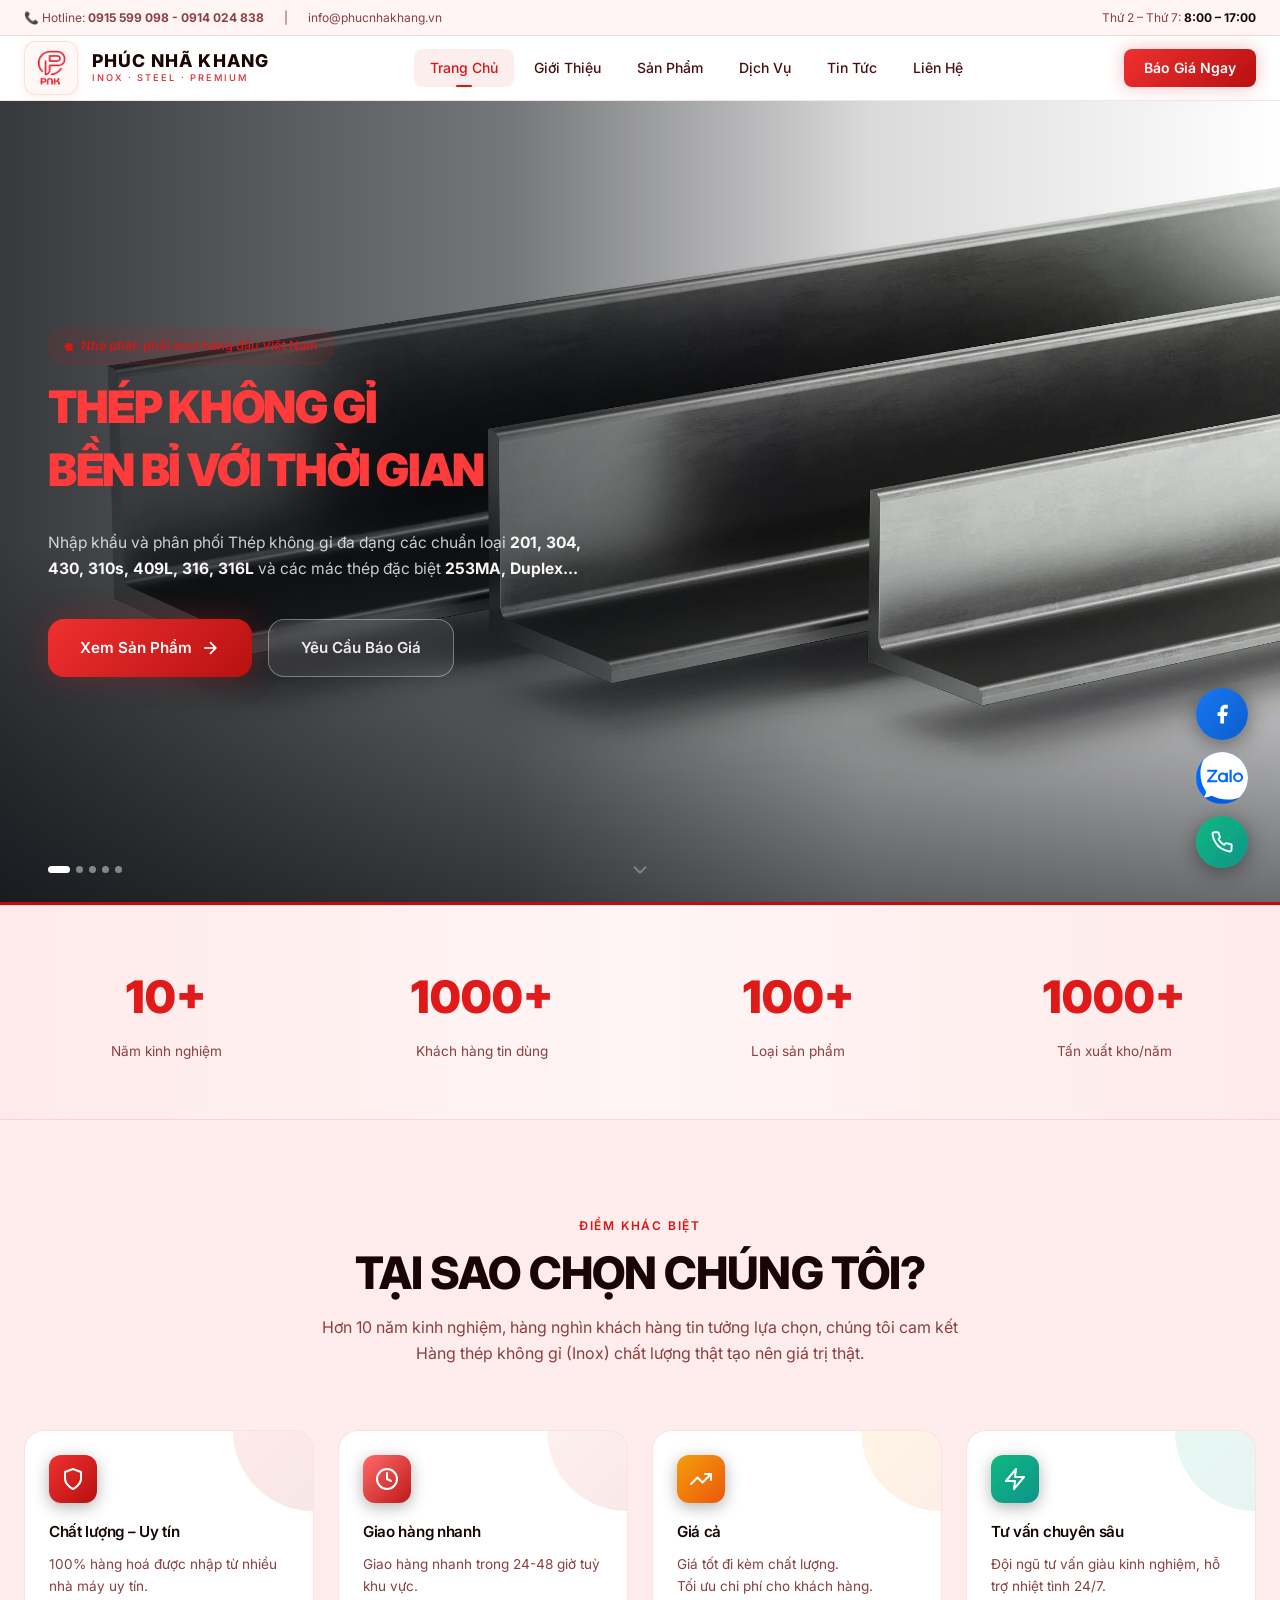
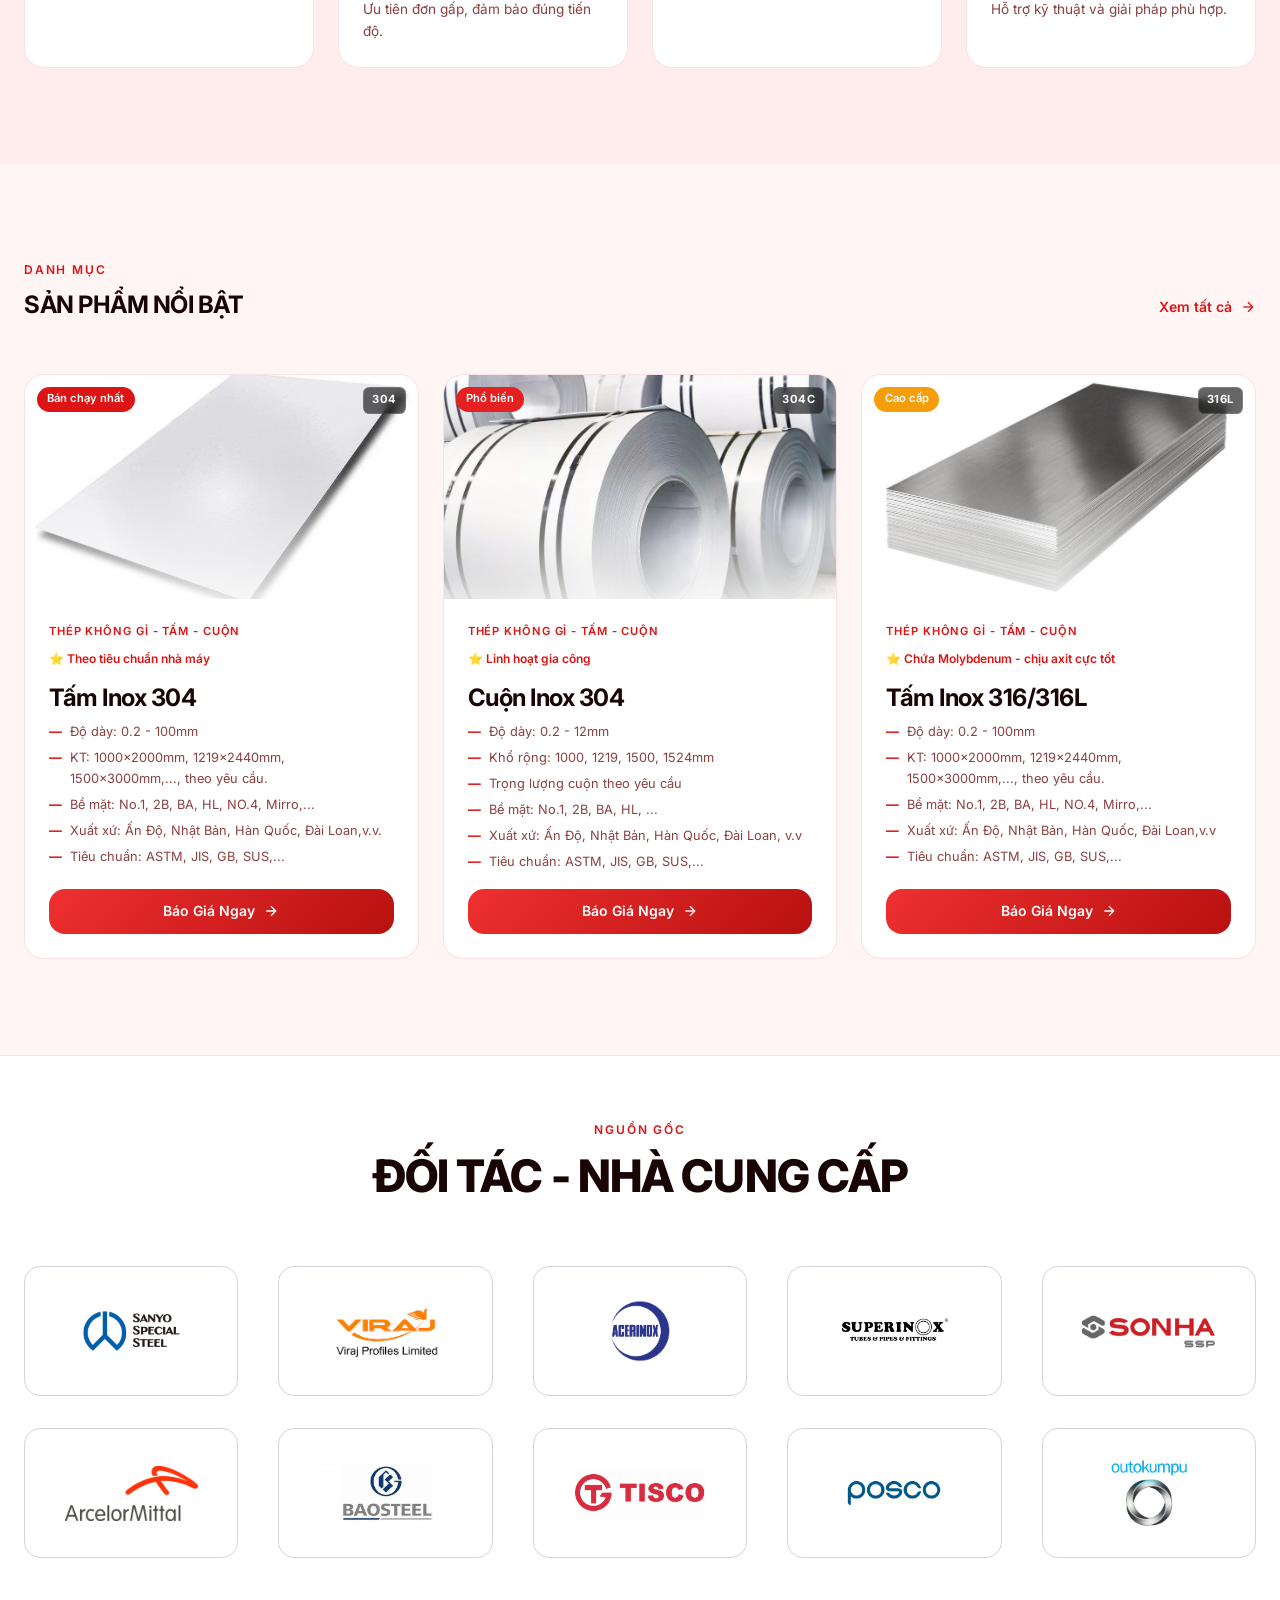
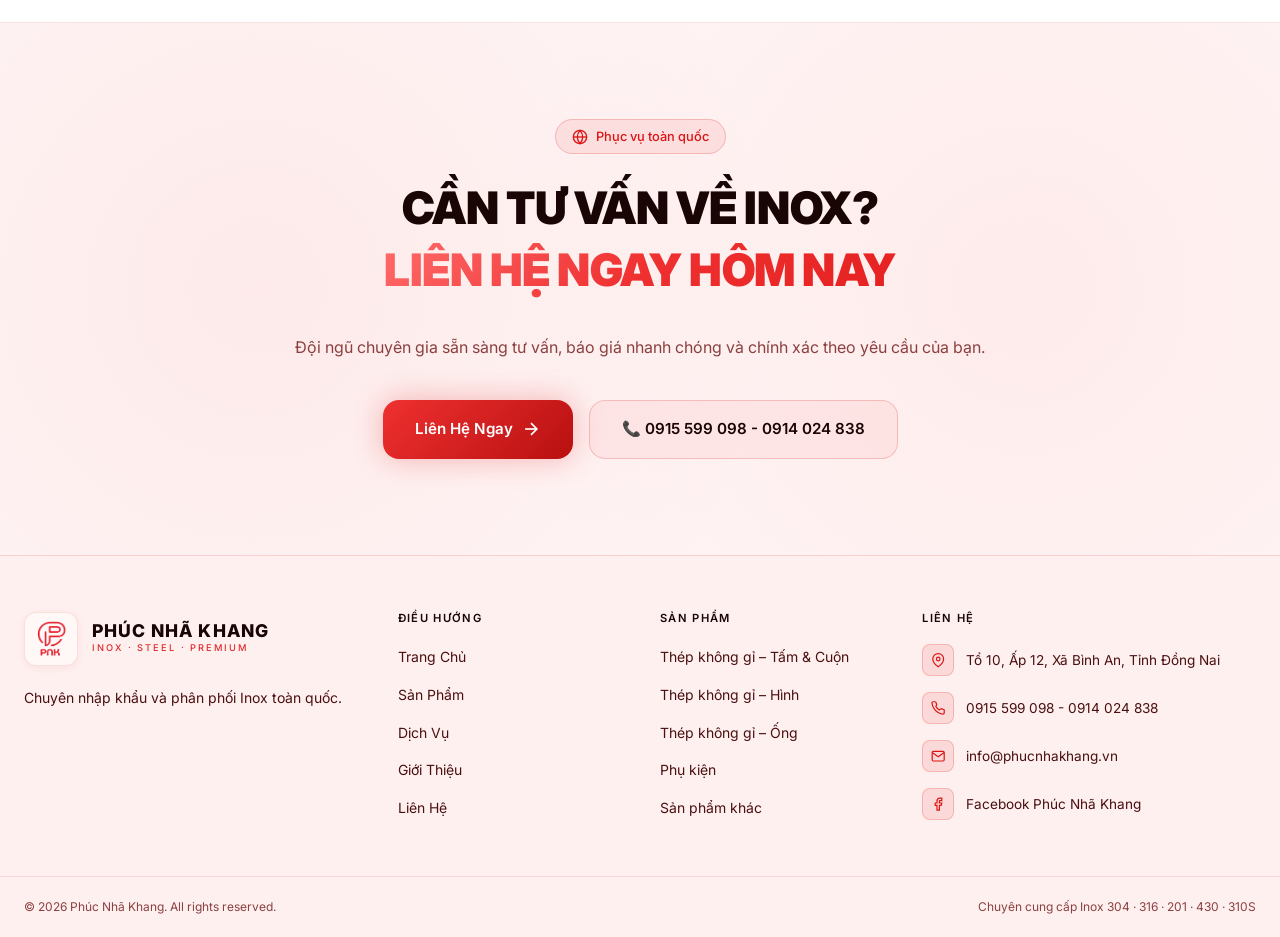
==== index.html @ 75f5623b "feat: add new article on the inox market trends in Vietnam for 2026 and update navigation links" ====
<!doctype html>
<html lang="vi" prefix="og: https://ogp.me/ns#">
  <head>
    <meta charset="UTF-8" />
    <meta name="viewport" content="width=device-width, initial-scale=1.0" />

    <!-- ── Primary SEO ─────────────────────────────────────── -->
    <title>Inox 304, 316, 201 Nhập Khẩu Chính Hãng | Phúc Nhã Khang</title>
    <meta
      name="description"
      content="Phúc Nhã Khang – nhà phân phối inox nhập khẩu hàng đầu Việt Nam. Tấm & cuộn inox 304, 316L, 201, 430, 310S. Giá tốt nhất, giao hàng toàn quốc 24–48h, đầy đủ CO/CQ."
    />
    <meta
      name="keywords"
      content="inox 304, tấm inox, cuộn inox, inox nhập khẩu, inox 316, inox 201, inox 430, inox 310S, phân phối inox, Phúc Nhã Khang, inox tphcm"
    />
    <meta name="robots" content="index, follow" />
    <meta name="author" content="Phúc Nhã Khang" />
    <link rel="canonical" href="https://phucnhakhang.vn/" />

    <!-- ── Open Graph ──────────────────────────────────────── -->
    <meta property="og:type" content="website" />
    <meta property="og:locale" content="vi_VN" />
    <meta property="og:url" content="https://phucnhakhang.vn/" />
    <meta property="og:site_name" content="Phúc Nhã Khang" />
    <meta
      property="og:title"
      content="Inox 304, 316, 201 Nhập Khẩu Chính Hãng | Phúc Nhã Khang"
    />
    <meta
      property="og:description"
      content="Chuyên nhập khẩu và phân phổi Inox toàn quốc – 10+ năm kinh nghiệm, 5.000+ khách hàng tin dùng. Giá tốt nhất, giao toàn quốc."
    />
    <meta
      property="og:image"
      content="https://phucnhakhang.vn/img/og-home.jpg"
    />
    <meta property="og:image:width" content="1200" />
    <meta property="og:image:height" content="630" />
    <meta
      property="og:image:alt"
      content="Phúc Nhã Khang – Phân phối Inox Nhập Khẩu"
    />

    <!-- ── Twitter Card ────────────────────────────────────── -->
    <meta name="twitter:card" content="summary_large_image" />
    <meta
      name="twitter:title"
      content="Inox 304, 316, 201 Nhập Khẩu Chính Hãng | Phúc Nhã Khang"
    />
    <meta
      name="twitter:description"
      content="Nhà phân phối inox nhập khẩu hàng đầu Việt Nam – 10+ năm kinh nghiệm."
    />
    <meta
      name="twitter:image"
      content="https://phucnhakhang.vn/img/og-home.jpg"
    />

    <!-- ── Structured Data (JSON-LD) ──────────────────────── -->
    <script type="application/ld+json">
      {
        "@context": "https://schema.org",
        "@type": "LocalBusiness",
        "@id": "https://phucnhakhang.vn/#organization",
        "name": "Công ty TNHH Phúc Nhã Khang",
        "alternateName": "Phúc Nhã Khang Inox",
        "url": "https://phucnhakhang.vn",
        "logo": "https://phucnhakhang.vn/assets/img/logo.png",
        "description": "Nhà nhập khẩu và phân phối inox chất lượng cao tại Việt Nam. Chuyên cung cấp tấm, cuộn inox các mác 304, 316L, 201, 430, 310S",
        "foundingDate": "2010",
        "telephone": "+84915599098",
        "email": "info@phucnhakhang.vn",
        "address": {
          "@type": "PostalAddress",
          "streetAddress": "Tổ 10, Ấp 12, Xã Bình An",
          "addressLocality": "",
          "addressRegion": "Tỉnh Đồng Nai",
          "addressCountry": "VN"
        },
        "geo": {
          "@type": "GeoCoordinates",
          "latitude": 10.7868,
          "longitude": 106.6643
        },
        "openingHoursSpecification": [
          {
            "@type": "OpeningHoursSpecification",
            "dayOfWeek": [
              "Monday",
              "Tuesday",
              "Wednesday",
              "Thursday",
              "Friday",
              "Saturday"
            ],
            "opens": "08:00",
            "closes": "17:00"
          }
        ],
        "sameAs": [
          "https://facebook.com/phucnhakhang",
          "https://youtube.com/@phucnhakhang"
        ],
        "hasOfferCatalog": {
          "@type": "OfferCatalog",
          "name": "Danh mục sản phẩm Inox",
          "itemListElement": [
            {
              "@type": "Offer",
              "itemOffered": { "@type": "Product", "name": "Tấm Inox 304" }
            },
            {
              "@type": "Offer",
              "itemOffered": { "@type": "Product", "name": "Tấm Inox 316L" }
            },
            {
              "@type": "Offer",
              "itemOffered": { "@type": "Product", "name": "Cuộn Inox 304" }
            }
          ]
        }
      }
    </script>

    <!-- ── Favicon & Preconnect ────────────────────────────── -->
    <!-- <link
      rel="icon"
      type="image/svg+xml"
      href="data:image/svg+xml,<svg xmlns='http://www.w3.org/2000/svg' viewBox='0 0 32 32'><rect width='32' height='32' rx='6' fill='%23c2611a'/><text x='50%' y='68%' font-size='18' text-anchor='middle' fill='white' font-family='sans-serif' font-weight='bold'>K</text></svg>"
    /> -->
    <link
      rel="icon"
      type="image/png"
      sizes="46x46"
      href="/assets/img/logo.png"
    />
    <link rel="preconnect" href="https://fonts.googleapis.com" />
    <link rel="preconnect" href="https://fonts.gstatic.com" crossorigin />
    <link
      rel="preload"
      as="style"
      href="https://fonts.googleapis.com/css2?family=Inter:wght@400;500;600;700;800;900&display=swap"
    />
    <link
      rel="stylesheet"
      href="https://fonts.googleapis.com/css2?family=Inter:wght@400;500;600;700;800;900&display=swap"
    />
    <link rel="stylesheet" href="/css/style.css" />
  </head>
  <body>
    <!-- ════════════════════════════════════════════════════════════
     TOP BAR
════════════════════════════════════════════════════════════ -->
    <div
      class="topbar"
      role="complementary"
      aria-label="Thông tin liên hệ nhanh"
    >
      <div class="container">
        <div class="topbar__inner">
          <div class="topbar__left">
            <a
              href="tel:0915599098"
              aria-label="Gọi hotline 0915 599 098 - 0914 024 838"
            >
              📞 Hotline: <strong>0915 599 098 - 0914 024 838</strong>
            </a>
            <span aria-hidden="true">|</span>
            <a href="mailto:info@phucnhakhang.vn" aria-label="Gửi email"
              >info@phucnhakhang.vn</a
            >
          </div>
          <div>
            Thứ 2 – Thứ 7:
            <strong style="color: var(--text-900)">8:00 – 17:00</strong>
          </div>
        </div>
      </div>
    </div>

    <!-- ════════════════════════════════════════════════════════════
     HEADER
════════════════════════════════════════════════════════════ -->
    <header class="site-header" role="banner">
      <div class="container">
        <div class="header__inner">
          <!-- Logo -->
          <a href="/" class="logo" aria-label="Phúc Nhã Khang – Trang chủ">
            <div class="logo__icon" aria-hidden="true">
              <img src="/assets/img/logo.png" alt="Logo Phúc Nhã Khang" />
            </div>
            <div>
              <div class="logo__name">PHÚC NHÃ KHANG</div>
              <div class="logo__tagline">Inox · Steel · Premium</div>
            </div>
          </a>

          <!-- Desktop nav -->
          <nav class="nav-desktop" aria-label="Điều hướng chính">
            <a href="/" class="active">Trang Chủ</a>
            <a href="/gioi-thieu">Giới Thiệu</a>
            <a href="/san-pham">Sản Phẩm</a>
            <a href="/dich-vu">Dịch Vụ</a>
            <a href="/tin-tuc">Tin Tức</a>
            <a href="/lien-he">Liên Hệ</a>
          </nav>

          <div style="display: flex; align-items: center; gap: 0.75rem">
            <a href="/lien-he" class="btn-nav">Báo Giá Ngay</a>
            <button
              class="hamburger"
              aria-label="Mở menu"
              aria-expanded="false"
              aria-controls="mobile-menu"
            >
              <span></span><span></span><span></span>
            </button>
          </div>
        </div>
      </div>

      <!-- Mobile nav -->
      <nav class="nav-mobile" id="mobile-menu" aria-label="Điều hướng mobile">
        <a href="/" class="active">Trang Chủ</a>
        <a href="/gioi-thieu">Giới Thiệu</a>
        <a href="/san-pham">Sản Phẩm</a>
        <a href="/dich-vu">Dịch Vụ</a>
        <a href="/tin-tuc">Tin Tức</a>
        <a href="/lien-he">Liên Hệ</a>
        <a href="/lien-he" class="btn-mobile">Báo Giá Ngay</a>
      </nav>
    </header>

    <!-- ════════════════════════════════════════════════════════════
     MAIN CONTENT
════════════════════════════════════════════════════════════ -->
    <main id="main-content">
      <!-- ── HERO ──────────────────────────────────────────────── -->
      <section class="hero" aria-label="Giới thiệu Phúc Nhã Khang">
        <!-- Full-screen slideshow background -->
        <div class="hero__slideshow" id="heroSlideshow">
          <div class="hero__slides">
            <div class="hero__slide active">
              <img
                src="/assets/img/slide/slide6.png"
                alt="Tấm cuộn inox nhập khẩu Phúc Nhã Khang"
                loading="eager"
              />
            </div>
            <div class="hero__slide">
              <img
                src="/assets/img/slide/slide7.png"
                alt="Inox 304 316 nhập khẩu chính hãng"
                loading="lazy"
              />
            </div>
            <div class="hero__slide">
              <img
                src="/assets/img/slide/slide8.png"
                alt="Kho inox Phúc Nhã Khang"
                loading="lazy"
              />
            </div>
            <div class="hero__slide">
              <img
                src="/assets/img/slide/slide4.png"
                alt="Inox tấm cuộn hình ống phân phối toàn quốc"
                loading="lazy"
              />
            </div>
            <div class="hero__slide">
              <img
                src="/assets/img/slide/slide9.png"
                alt="Phân phối inox toàn quốc"
                loading="lazy"
              />
            </div>
          </div>
        </div>

        <!-- Gradient overlay for text readability -->
        <div class="hero__overlay" aria-hidden="true"></div>

        <!-- Text content overlay -->
        <div class="hero__content-wrap">
          <div class="hero__content">
            <span class="badge fade-up" data-delay="0">
              <span class="badge__dot" aria-hidden="true"></span>
              Nhà phân phối inox hàng đầu Việt Nam
            </span>

            <h1 class="hero__title fade-up" data-delay="0.1">
              <span class="hero__title-top">THÉP KHÔNG GỈ</span>
              <span class="hero__title-top">BỀN BỈ VỚI THỜI GIAN</span>
            </h1>

            <p class="hero__subtitle fade-up" data-delay="0.25">
              Nhập khẩu và phân phối Thép không gỉ đa dạng các chuẩn loại
              <strong>201, 304, 430, 310s, 409L, 316, 316L</strong> và các mác
              thép đặc biệt <strong>253MA, Duplex...</strong>
            </p>

            <div class="hero__cta fade-up" data-delay="0.4">
              <a
                href="/san-pham"
                class="btn-primary"
                aria-label="Xem danh mục sản phẩm inox"
              >
                Xem Sản Phẩm
                <svg
                  aria-hidden="true"
                  width="20"
                  height="20"
                  fill="none"
                  stroke="currentColor"
                  stroke-width="2"
                  viewBox="0 0 24 24"
                >
                  <line x1="5" y1="12" x2="19" y2="12" />
                  <polyline points="12 5 19 12 12 19" />
                </svg>
              </a>
              <a
                href="/lien-he"
                class="btn-outline"
                aria-label="Gửi yêu cầu báo giá"
              >
                Yêu Cầu Báo Giá
              </a>
            </div>
          </div>
        </div>

        <!-- Slide controls -->
        <div class="hero__slide-footer" aria-label="Điều hướng slideshow">
          <div
            class="hero__slide-dots"
            role="tablist"
            aria-label="Chọn slide"
          >
            <button
              class="hero__dot active"
              data-idx="0"
              role="tab"
              aria-selected="true"
              aria-label="Slide 1"
            ></button>
            <button
              class="hero__dot"
              data-idx="1"
              role="tab"
              aria-selected="false"
              aria-label="Slide 2"
            ></button>
            <button
              class="hero__dot"
              data-idx="2"
              role="tab"
              aria-selected="false"
              aria-label="Slide 3"
            ></button>
            <button
              class="hero__dot"
              data-idx="3"
              role="tab"
              aria-selected="false"
              aria-label="Slide 4"
            ></button>
            <button
              class="hero__dot"
              data-idx="4"
              role="tab"
              aria-selected="false"
              aria-label="Slide 5"
            ></button>
          </div>
        </div>
        <div
          class="hero__slide-progress-bar"
          id="heroProgressBar"
          aria-hidden="true"
        ></div>

        <div class="hero__scroll" aria-hidden="true">
          <svg
            class="hero__scroll-arrow"
            width="22"
            height="22"
            viewBox="0 0 24 24"
            fill="none"
            stroke="currentColor"
            stroke-width="2"
            stroke-linecap="round"
            stroke-linejoin="round"
          >
            <polyline points="6 9 12 15 18 9" />
          </svg>
        </div>
      </section>

      <!-- ── STATS BAND ─────────────────────────────────────────── -->
      <section class="stats-band" aria-label="Thống kê nổi bật">
        <div class="container">
          <dl class="stats-grid">
            <div class="fade-up" data-delay="0">
              <dt class="sr-only">Năm kinh nghiệm</dt>
              <dd>
                <span class="stat-value">10+</span
                ><span class="stat-label">Năm kinh nghiệm</span>
              </dd>
            </div>
            <div class="fade-up" data-delay="0.1">
              <dt class="sr-only">Khách hàng tin dùng</dt>
              <dd>
                <span class="stat-value">1000+</span
                ><span class="stat-label">Khách hàng tin dùng</span>
              </dd>
            </div>
            <div class="fade-up" data-delay="0.2">
              <dt class="sr-only">Loại sản phẩm</dt>
              <dd>
                <span class="stat-value">100+</span
                ><span class="stat-label">Loại sản phẩm</span>
              </dd>
            </div>
            <div class="fade-up" data-delay="0.3">
              <dt class="sr-only">Tấn xuất kho mỗi năm</dt>
              <dd>
                <span class="stat-value">1000+</span
                ><span class="stat-label">Tấn xuất kho/năm</span>
              </dd>
            </div>
          </dl>
        </div>
      </section>

      <!-- ── FEATURES ──────────────────────────────────────────── -->
      <section class="features-section" aria-labelledby="features-heading">
        <div class="container">
          <header class="features-header">
            <span class="section-eyebrow">Điểm khác biệt</span>
            <h2 id="features-heading">TẠI SAO CHỌN CHÚNG TÔI?</h2>
            <p>
              Hơn 10 năm kinh nghiệm, hàng nghìn khách hàng tin tưởng lựa chọn,
              chúng tôi cam kết Hàng thép không gỉ (Inox) chất lượng thật tạo
              nên giá trị thật.
            </p>
          </header>

          <div class="features-grid" role="list">
            <article
              class="feature-card fade-up"
              data-delay="0"
              role="listitem"
            >
              <div
                class="feature-card__corner grad-sky"
                aria-hidden="true"
              ></div>
              <div class="feature-card__icon grad-sky" aria-hidden="true">
                <svg viewBox="0 0 24 24">
                  <path d="M12 22s8-4 8-10V5l-8-3-8 3v7c0 6 8 10 8 10z" />
                </svg>
              </div>
              <h3>Chất lượng – Uy tín</h3>
              <p>100% hàng hoá được nhập từ nhiều nhà máy uy tín.</p>
            </article>

            <article
              class="feature-card fade-up"
              data-delay="0.1"
              role="listitem"
            >
              <div
                class="feature-card__corner grad-violet"
                aria-hidden="true"
              ></div>
              <div class="feature-card__icon grad-violet" aria-hidden="true">
                <svg viewBox="0 0 24 24">
                  <circle cx="12" cy="12" r="10" />
                  <polyline points="12 6 12 12 16 14" />
                </svg>
              </div>
              <h3>Giao hàng nhanh</h3>
              <p>
                Giao hàng nhanh trong 24-48 giờ tuỳ khu vực. <br />Ưu tiên đơn
                gấp, đảm bảo đúng tiến độ.
              </p>
            </article>

            <article
              class="feature-card fade-up"
              data-delay="0.2"
              role="listitem"
            >
              <div
                class="feature-card__corner grad-amber"
                aria-hidden="true"
              ></div>
              <div class="feature-card__icon grad-amber" aria-hidden="true">
                <svg viewBox="0 0 24 24">
                  <polyline points="22 7 13.5 15.5 8.5 10.5 2 17" />
                  <polyline points="16 7 22 7 22 13" />
                </svg>
              </div>
              <h3>Giá cả</h3>
              <p>
                Giá tốt đi kèm chất lượng.<br />Tối ưu chi phí cho khách hàng.
              </p>
            </article>

            <article
              class="feature-card fade-up"
              data-delay="0.3"
              role="listitem"
            >
              <div
                class="feature-card__corner grad-emerald"
                aria-hidden="true"
              ></div>
              <div class="feature-card__icon grad-emerald" aria-hidden="true">
                <svg viewBox="0 0 24 24">
                  <polygon points="13 2 3 14 12 14 11 22 21 10 12 10 13 2" />
                </svg>
              </div>
              <h3>Tư vấn chuyên sâu</h3>
              <p>
                Đội ngũ tư vấn giàu kinh nghiệm, hỗ trợ nhiệt tình 24/7.<br />Hỗ
                trợ kỹ thuật và giải pháp phù hợp.
              </p>
            </article>
          </div>
        </div>
      </section>

      <!-- ── FEATURED PRODUCTS ──────────────────────────────────── -->
      <section class="products-section" aria-labelledby="products-heading">
        <div class="container">
          <div class="products-header">
            <div>
              <span class="section-eyebrow">Danh mục</span>
              <h2 id="products-heading">SẢN PHẨM NỔI BẬT</h2>
            </div>
            <a
              href="/san-pham"
              class="products-header__link"
              aria-label="Xem tất cả sản phẩm inox"
            >
              Xem tất cả
              <svg
                aria-hidden="true"
                width="16"
                height="16"
                fill="none"
                stroke="currentColor"
                stroke-width="2"
                viewBox="0 0 24 24"
              >
                <line x1="5" y1="12" x2="19" y2="12" />
                <polyline points="12 5 19 12 12 19" />
              </svg>
            </a>
          </div>

          <div class="all-products-grid" role="list">
            <article
              class="product-detail-card show fade-up"
              data-delay="0"
              role="listitem"
              itemscope
              itemtype="https://schema.org/Product"
            >
              <div class="product-detail-card__img">
                <img
                  src="/assets/img/products/T304.png"
                  alt="Tấm Inox 304 – bề mặt 2B BA HL Mirror"
                  itemprop="image"
                  loading="lazy"
                  width="700"
                  height="450"
                />
                <div
                  class="product-detail-card__img-overlay"
                  aria-hidden="true"
                ></div>
                <span class="product-card__grade">304</span>
                <span class="product-card__tag tag-sky">Bán chạy nhất</span>
              </div>
              <div class="product-detail-card__body">
                <p class="product-detail-card__category">
                  THÉP KHÔNG GỈ - TẤM - CUỘN
                </p>
                <p class="product-detail-card__highlight">
                  ⭐ Theo tiêu chuẩn nhà máy
                </p>
                <h2 itemprop="name">Tấm Inox 304</h2>
                <ul class="product-detail-card__specs" aria-label="Thông số">
                  <li itemprop="description">Độ dày: 0.2 - 100mm</li>
                  <li>
                    KT: 1000x2000mm, 1219x2440mm, 1500x3000mm,..., theo yêu cầu.
                  </li>
                  <li>Bề mặt: No.1, 2B, BA, HL, NO.4, Mirro,...</li>
                  <li>Xuất xứ: Ấn Độ, Nhật Bản, Hàn Quốc, Đài Loan,v.v.</li>
                  <li>Tiêu chuẩn: ASTM, JIS, GB, SUS,...</li>
                </ul>
                <a
                  href="/lien-he"
                  class="product-detail-card__cta"
                  aria-label="Báo giá Tấm Inox 304"
                >
                  Báo Giá Ngay
                  <svg
                    aria-hidden="true"
                    width="16"
                    height="16"
                    fill="none"
                    stroke="currentColor"
                    stroke-width="2"
                    viewBox="0 0 24 24"
                  >
                    <line x1="5" y1="12" x2="19" y2="12" />
                    <polyline points="12 5 19 12 12 19" />
                  </svg>
                </a>
              </div>
            </article>

            <article
              class="product-detail-card show fade-up"
              data-delay="0.08"
              role="listitem"
              itemscope
              itemtype="https://schema.org/Product"
            >
              <div class="product-detail-card__img">
                <img
                  src="/assets/img/products/C304.png"
                  alt="Cuộn Inox 304 – linh hoạt gia công"
                  itemprop="image"
                  loading="lazy"
                  width="700"
                  height="450"
                />
                <div
                  class="product-detail-card__img-overlay"
                  aria-hidden="true"
                ></div>
                <span class="product-card__grade">304C</span>
                <span class="product-card__tag tag-violet">Phổ biến</span>
              </div>
              <div class="product-detail-card__body">
                <p class="product-detail-card__category">
                  THÉP KHÔNG GỈ - TẤM - CUỘN
                </p>
                <p class="product-detail-card__highlight">
                  ⭐ Linh hoạt gia công
                </p>
                <h2 itemprop="name">Cuộn Inox 304</h2>
                <ul class="product-detail-card__specs" aria-label="Thông số">
                  <li itemprop="description">Độ dày: 0.2 - 12mm</li>
                  <li>Khổ rộng: 1000, 1219, 1500, 1524mm</li>
                  <li>Trọng lượng cuộn theo yêu cầu</li>
                  <li>Bề mặt: No.1, 2B, BA, HL, ...</li>
                  <li>Xuất xứ: Ấn Độ, Nhật Bản, Hàn Quốc, Đài Loan, v.v</li>
                  <li>Tiêu chuẩn: ASTM, JIS, GB, SUS,...</li>
                </ul>
                <a
                  href="/lien-he"
                  class="product-detail-card__cta"
                  aria-label="Báo giá Cuộn Inox 304"
                >
                  Báo Giá Ngay
                  <svg
                    aria-hidden="true"
                    width="16"
                    height="16"
                    fill="none"
                    stroke="currentColor"
                    stroke-width="2"
                    viewBox="0 0 24 24"
                  >
                    <line x1="5" y1="12" x2="19" y2="12" />
                    <polyline points="12 5 19 12 12 19" />
                  </svg>
                </a>
              </div>
            </article>

            <article
              class="product-detail-card show fade-up"
              data-delay="0.16"
              role="listitem"
              itemscope
              itemtype="https://schema.org/Product"
            >
              <div class="product-detail-card__img">
                <img
                  src="/assets/img/products/T316.png"
                  alt="Tấm Inox 316L – chịu axit dược phẩm thực phẩm"
                  itemprop="image"
                  loading="lazy"
                  width="700"
                  height="450"
                />
                <div
                  class="product-detail-card__img-overlay"
                  aria-hidden="true"
                ></div>
                <span class="product-card__grade">316L</span>
                <span class="product-card__tag tag-amber">Cao cấp</span>
              </div>
              <div class="product-detail-card__body">
                <p class="product-detail-card__category">
                  THÉP KHÔNG GỈ - TẤM - CUỘN
                </p>
                <p class="product-detail-card__highlight">
                  ⭐ Chứa Molybdenum - chịu axit cực tốt
                </p>
                <h2 itemprop="name">Tấm Inox 316/316L</h2>
                <ul class="product-detail-card__specs" aria-label="Thông số">
                  <li itemprop="description">Độ dày: 0.2 - 100mm</li>
                  <li>
                    KT: 1000x2000mm, 1219x2440mm, 1500x3000mm,..., theo yêu cầu.
                  </li>
                  <li>Bề mặt: No.1, 2B, BA, HL, NO.4, Mirro,...</li>
                  <li>Xuất xứ: Ấn Độ, Nhật Bản, Hàn Quốc, Đài Loan,v.v</li>
                  <li>Tiêu chuẩn: ASTM, JIS, GB, SUS,...</li>
                </ul>
                <a
                  href="/lien-he"
                  class="product-detail-card__cta"
                  aria-label="Báo giá Tấm Inox 316L"
                >
                  Báo Giá Ngay
                  <svg
                    aria-hidden="true"
                    width="16"
                    height="16"
                    fill="none"
                    stroke="currentColor"
                    stroke-width="2"
                    viewBox="0 0 24 24"
                  >
                    <line x1="5" y1="12" x2="19" y2="12" />
                    <polyline points="12 5 19 12 12 19" />
                  </svg>
                </a>
              </div>
            </article>
          </div>
        </div>
      </section>

      <!-- ── PARTNERS / ORIGINS ────────────────────────────────── -->
      <section class="partners-section" aria-labelledby="partners-heading">
        <div class="container">
          <header class="features-header">
            <span class="section-eyebrow">Nguồn gốc</span>
            <h2 id="partners-heading">ĐỐI TÁC - NHÀ CUNG CẤP</h2>
          </header>
          <div class="suppliers-logo-grid" role="list">
            <div
              class="supplier-logo-item fade-up"
              data-delay="0"
              role="listitem"
            >
              <img
                src="/assets/img/supplier/logo_sanyo.png"
                alt="Sanyo Special Steel"
                loading="lazy"
              />
            </div>
            <div
              class="supplier-logo-item fade-up"
              data-delay="0.05"
              role="listitem"
            >
              <img
                src="/assets/img/supplier/logo_viraj.png"
                alt="Viraj"
                loading="lazy"
              />
            </div>
            <div
              class="supplier-logo-item fade-up"
              data-delay="0.1"
              role="listitem"
            >
              <img
                src="/assets/img/supplier/log_acerinox.png"
                alt="Acerinox"
                loading="lazy"
              />
            </div>
            <div
              class="supplier-logo-item fade-up"
              data-delay="0.15"
              role="listitem"
            >
              <img
                src="/assets/img/supplier/logo_superinox.png"
                alt="Superinox"
                loading="lazy"
              />
            </div>
            <div
              class="supplier-logo-item fade-up"
              data-delay="0.2"
              role="listitem"
            >
              <img
                src="/assets/img/supplier/logo_sonha.png"
                alt="Son Ha"
                loading="lazy"
              />
            </div>
            <div
              class="supplier-logo-item fade-up"
              data-delay="0.25"
              role="listitem"
            >
              <img
                src="/assets/img/supplier/logo_arcelorMittal.png"
                alt="ArcelorMittal"
                loading="lazy"
              />
            </div>
            <div
              class="supplier-logo-item fade-up"
              data-delay="0.3"
              role="listitem"
            >
              <img
                src="/assets/img/supplier/logo_baosteel.png"
                alt="Baosteel"
                loading="lazy"
              />
            </div>
            <div
              class="supplier-logo-item fade-up"
              data-delay="0.35"
              role="listitem"
            >
              <img
                src="/assets/img/supplier/logo_tisco.png"
                alt="TISCO"
                loading="lazy"
              />
            </div>
            <div
              class="supplier-logo-item fade-up"
              data-delay="0.4"
              role="listitem"
            >
              <img
                src="/assets/img/supplier/logo_posco.png"
                alt="POSCO"
                loading="lazy"
              />
            </div>
            <div
              class="supplier-logo-item fade-up"
              data-delay="0.45"
              role="listitem"
            >
              <img
                src="/assets/img/supplier/logo_outokumpu.png"
                alt="Outokumpu"
                loading="lazy"
              />
            </div>
          </div>
        </div>
      </section>

      <!-- ── CTA ────────────────────────────────────────────────── -->
      <section class="cta-section" aria-labelledby="cta-heading">
        <div class="cta-section__glow" aria-hidden="true"></div>
        <div class="container">
          <div class="cta-section__inner fade-up" data-delay="0">
            <span class="badge">
              <svg
                aria-hidden="true"
                width="16"
                height="16"
                fill="none"
                stroke="currentColor"
                stroke-width="2"
                viewBox="0 0 24 24"
              >
                <circle cx="12" cy="12" r="10" />
                <line x1="2" y1="12" x2="22" y2="12" />
                <path
                  d="M12 2a15.3 15.3 0 0 1 4 10 15.3 15.3 0 0 1-4 10 15.3 15.3 0 0 1-4-10 15.3 15.3 0 0 1 4-10z"
                />
              </svg>
              Phục vụ toàn quốc
            </span>
            <h2 id="cta-heading" class="cta-section__title">
              CẦN TƯ VẤN VỀ INOX?
              <br />
              <span class="grad-text">LIÊN HỆ NGAY HÔM NAY</span>
            </h2>
            <p class="cta-section__subtitle">
              Đội ngũ chuyên gia sẵn sàng tư vấn, báo giá nhanh chóng và chính
              xác theo yêu cầu của bạn.
            </p>
            <div class="cta-section__actions">
              <a
                href="/lien-he"
                class="btn-primary"
                aria-label="Đến trang liên hệ"
              >
                Liên Hệ Ngay
                <svg
                  aria-hidden="true"
                  width="20"
                  height="20"
                  fill="none"
                  stroke="currentColor"
                  stroke-width="2"
                  viewBox="0 0 24 24"
                >
                  <line x1="5" y1="12" x2="19" y2="12" />
                  <polyline points="12 5 19 12 12 19" />
                </svg>
              </a>
              <a
                href="tel:0915599098"
                class="btn-outline"
                aria-label="Gọi 0915 599 098 - 0914 024 838"
              >
                📞 0915 599 098 - 0914 024 838
              </a>
            </div>
          </div>
        </div>
      </section>
    </main>

    <!-- ════════════════════════════════════════════════════════════
     FOOTER
════════════════════════════════════════════════════════════ -->
    <footer class="site-footer" role="contentinfo">
      <!-- Newsletter -->
      <!-- <div class="footer-newsletter">
    <div class="container">
      <div class="footer-newsletter__inner">
        <div>
          <p class="footer-newsletter__title">Nhận báo giá mới nhất mỗi tuần</p>
          <p class="footer-newsletter__sub">Cập nhật giá inox thị trường, ưu đãi đặc biệt</p>
        </div>
        <form class="footer-newsletter__form" aria-label="Đăng ký nhận báo giá">
          <label class="sr-only" for="nl-email-home">Email đăng ký</label>
          <input
            id="nl-email-home"
            type="email" name="email" required
            placeholder="Email của bạn..."
            class="footer-newsletter__input"
            autocomplete="email"
          />
          <button type="submit" class="footer-newsletter__btn" aria-label="Đăng ký">
            <svg viewBox="0 0 24 24" aria-hidden="true"><line x1="22" y1="2" x2="11" y2="13"/><polygon points="22 2 15 22 11 13 2 9 22 2"/></svg>
          </button>
        </form>
      </div>
    </div>
  </div> -->

      <!-- Main -->
      <div class="container">
        <div class="footer-main">
          <!-- Brand -->
          <div class="footer-brand">
            <a href="/" class="logo" aria-label="Phúc Nhã Khang">
              <div class="logo__icon" aria-hidden="true">
                <img src="/assets/img/logo.png" alt="Logo Phúc Nhã Khang" />
              </div>
              <div>
                <div class="logo__name">PHÚC NHÃ KHANG</div>
                <div class="logo__tagline">Inox · Steel · Premium</div>
              </div>
            </a>
            <p>Chuyên nhập khẩu và phân phối Inox toàn quốc.</p>
          </div>

          <!-- Nav -->
          <nav class="footer-col" aria-label="Điều hướng footer">
            <h4>Điều Hướng</h4>
            <ul class="footer-links">
              <li><a href="/">Trang Chủ</a></li>
              <li><a href="/san-pham">Sản Phẩm</a></li>
              <li><a href="/dich-vu">Dịch Vụ</a></li>
              <li><a href="/gioi-thieu">Giới Thiệu</a></li>
              <li><a href="/lien-he">Liên Hệ</a></li>
            </ul>
          </nav>

          <!-- Products -->
          <div class="footer-col">
            <h4>Sản Phẩm</h4>
            <ul class="footer-links">
              <li>
                <a href="/san-pham#tam">Thép không gỉ – Tấm &amp; Cuộn</a>
              </li>
              <li><a href="/san-pham#hinh">Thép không gỉ – Hình</a></li>
              <li><a href="/san-pham#ong">Thép không gỉ – Ống</a></li>
              <li><a href="/san-pham#phukien">Phụ kiện</a></li>
              <li><a href="/san-pham#dacbiet">Sản phẩm khác</a></li>
            </ul>
          </div>

          <!-- Contact -->
          <address class="footer-col" style="font-style: normal">
            <h4>Liên Hệ</h4>
            <ul class="footer-contact-list">
              <li class="footer-contact-item">
                <div class="footer-contact-item__icon" aria-hidden="true">
                  <svg viewBox="0 0 24 24">
                    <path d="M21 10c0 7-9 13-9 13s-9-6-9-13a9 9 0 0 1 18 0z" />
                    <circle cx="12" cy="10" r="3" />
                  </svg>
                </div>
                <span>Tổ 10, Ấp 12, Xã Bình An, Tỉnh Đồng Nai</span>
              </li>
              <li class="footer-contact-item">
                <div class="footer-contact-item__icon" aria-hidden="true">
                  <svg viewBox="0 0 24 24">
                    <path
                      d="M22 16.92v3a2 2 0 0 1-2.18 2 19.79 19.79 0 0 1-8.63-3.07A19.5 19.5 0 0 1 4.69 12a19.79 19.79 0 0 1-3.07-8.67A2 2 0 0 1 3.6 1.29h3a2 2 0 0 1 2 1.72 12.84 12.84 0 0 0 .7 2.81 2 2 0 0 1-.45 2.11L8.09 8.91a16 16 0 0 0 6 6l1.27-1.27a2 2 0 0 1 2.11-.45 12.84 12.84 0 0 0 2.81.7A2 2 0 0 1 22 16.92z"
                    />
                  </svg>
                </div>
                <a href="tel:0915599098">0915 599 098 - 0914 024 838</a>
              </li>
              <li class="footer-contact-item">
                <div class="footer-contact-item__icon" aria-hidden="true">
                  <svg viewBox="0 0 24 24">
                    <path
                      d="M4 4h16c1.1 0 2 .9 2 2v12c0 1.1-.9 2-2 2H4c-1.1 0-2-.9-2-2V6c0-1.1.9-2 2-2z"
                    />
                    <polyline points="22,6 12,13 2,6" />
                  </svg>
                </div>
                <a href="mailto:info@phucnhakhang.vn">info@phucnhakhang.vn</a>
              </li>
              <li class="footer-contact-item">
                <div class="footer-contact-item__icon" aria-hidden="true">
                  <svg viewBox="0 0 24 24">
                    <path d="M18 2h-3a5 5 0 0 0-5 5v3H7v4h3v8h4v-8h3l1-4h-4V7a1 1 0 0 1 1-1h3z"/>
                  </svg>
                </div>
                <a href="https://www.facebook.com/share/18VFPzzHsW/" target="_blank" rel="noopener noreferrer">Facebook Phúc Nhã Khang</a>
              </li>
            </ul>
          </address>
        </div>
      </div>

      <!-- Bottom bar -->
      <div class="footer-bottom">
        <div class="container">
          <div class="footer-bottom__inner">
            <p>© 2026 Phúc Nhã Khang. All rights reserved.</p>
            <p>Chuyên cung cấp Inox 304 · 316 · 201 · 430 · 310S</p>
          </div>
        </div>
      </div>
    </footer>

    <!-- Floating contact -->
    <div
      class="floating-contact"
      role="complementary"
      aria-label="Liên hệ nhanh"
    >
      <!-- Facebook -->
      <a
        href="https://www.facebook.com/share/18VFPzzHsW/"
        target="_blank"
        rel="noopener noreferrer"
        class="floating-btn floating-btn-facebook"
        aria-label="Facebook Phúc Nhã Khang"
        title="Facebook"
      >
        <svg viewBox="0 0 24 24" aria-hidden="true" style="fill:#fff;stroke:none">
          <path d="M18 2h-3a5 5 0 0 0-5 5v3H7v4h3v8h4v-8h3l1-4h-4V7a1 1 0 0 1 1-1h3z"/>
        </svg>
      </a>
      <!-- Zalo -->
      <a
        href="https://zalo.me/0915599098"
        target="_blank"
        rel="noopener noreferrer"
        class="floating-btn floating-btn-zalo"
        aria-label="Nhắn Zalo 0915599098"
        title="Nhắn Zalo"
      >
        <img
          src="/assets/img/zalo-icon.svg"
          alt="Zalo"
          width="52"
          height="52"
          style="border-radius: 50%"
        />
      </a>
      <!-- Gọi điện -->
      <a
        href="tel:0915599098"
        class="floating-btn floating-btn-phone"
        aria-label="Gọi điện 0915599098"
        title="Gọi điện"
      >
        <svg viewBox="0 0 24 24" aria-hidden="true">
          <path
            d="M22 16.92v3a2 2 0 0 1-2.18 2 19.79 19.79 0 0 1-8.63-3.07A19.5 19.5 0 0 1 4.69 12a19.79 19.79 0 0 1-3.07-8.67A2 2 0 0 1 3.6 1.29h3a2 2 0 0 1 2 1.72 12.84 12.84 0 0 0 .7 2.81 2 2 0 0 1-.45 2.11L8.09 8.91a16 16 0 0 0 6 6l1.27-1.27a2 2 0 0 1 2.11-.45 12.84 12.84 0 0 0 2.81.7A2 2 0 0 1 22 16.92z"
          />
        </svg>
      </a>
    </div>

    <script src="/assets/js/main.js" defer></script>
  </body>
</html>
---- css/style.css ----
/* =============================================================
   PHÚC NHÃ KHANG — Main Stylesheet
   Màu sắc: Đỏ tươi + Trắng (Red & White)
   ============================================================= */

/* ── CSS Variables ─────────────────────────────────────────── */
:root {
  /* Backgrounds – trắng tinh với tông đỏ nhẹ */
  --bg-deep: #fff5f5;
  --bg-dark: #ffecec;
  --bg-card: #ffffff;
  --bg-header: #ffffff;

  /* Red – đỏ tươi chủ đạo */
  --fire-400: #ef3030;
  --fire-500: #dc1414;
  --fire-600: #b81010;

  /* Red secondary – đỏ phụ / hồng đỏ */
  --gold-400: #ff6b6b;
  --gold-500: #e52020;
  --gold-600: #c01818;

  /* Text – đen đỏ ấm */
  --text-900: #1a0505;
  --text-700: #4a1010;
  --text-500: #8b4040;
  --text-400: #b06060;
  --text-300: #cc9090;

  /* Kept for compat */
  --sky-400: #ef3030;
  --sky-500: #dc1414;
  --blue-600: #b81010;
  --purple-500: #e52020;
  --slate-300: #4a1010;
  --slate-400: #8b4040;
  --slate-500: #b06060;
  --slate-600: #cc9090;
  --white: #ffffff;

  /* Border */
  --border: rgba(220, 20, 20, 0.12);
  --border-md: rgba(220, 20, 20, 0.2);
  --border-lg: rgba(220, 20, 20, 0.35);

  --radius-xl: 1rem;
  --radius-2xl: 1.25rem;
  --transition: 0.25s ease;

  --shadow-sky: 0 0 30px rgba(220, 20, 20, 0.28);
  --shadow-sky-lg: 0 0 50px rgba(220, 20, 20, 0.45);
  --shadow-fire: 0 0 30px rgba(220, 20, 20, 0.28);
  --shadow-fire-lg: 0 0 50px rgba(220, 20, 20, 0.45);
  --shadow-gold: 0 0 24px rgba(239, 48, 48, 0.28);
}

/* ── Reset & Base ───────────────────────────────────────────── */
*,
*::before,
*::after {
  box-sizing: border-box;
  margin: 0;
  padding: 0;
}

html {
  scroll-behavior: smooth;
  font-size: 16px;
}

body {
  font-family:
    "Inter",
    -apple-system,
    BlinkMacSystemFont,
    "Segoe UI",
    sans-serif;
  background-color: var(--bg-deep);
  color: var(--text-700);
  line-height: 1.6;
  -webkit-font-smoothing: antialiased;
}

/* ── Typography ─────────────────────────────────────────────── */
h1,
h2,
h3,
h4,
h5,
h6 {
  color: var(--text-900);
  font-weight: 700;
  line-height: 1.15;
  letter-spacing: -0.02em;
}

a {
  color: inherit;
  text-decoration: none;
  transition: color var(--transition);
}
img {
  max-width: 100%;
  height: auto;
  display: block;
}
input,
textarea,
select,
button {
  font-family: inherit;
}

/* ── Utilities ──────────────────────────────────────────────── */
.container {
  width: 100%;
  max-width: 1280px;
  margin: 0 auto;
  padding: 0 1.5rem;
}

.sr-only {
  position: absolute;
  width: 1px;
  height: 1px;
  padding: 0;
  margin: -1px;
  overflow: hidden;
  clip: rect(0, 0, 0, 0);
  white-space: nowrap;
  border: 0;
}

.text-sky {
  color: var(--sky-400);
}
.text-white {
  color: var(--white);
}
.text-muted {
  color: var(--slate-400);
}
.text-faint {
  color: var(--slate-500);
}
.text-center {
  text-align: center;
}

.fade-up {
  opacity: 0;
  transform: translateY(28px);
  transition:
    opacity 0.7s cubic-bezier(0.22, 1, 0.36, 1),
    transform 0.7s cubic-bezier(0.22, 1, 0.36, 1);
}
.fade-up.visible {
  opacity: 1;
  transform: translateY(0);
}

/* ── Top-bar ────────────────────────────────────────────────── */
.topbar {
  background: #fff5f5;
  border-bottom: 1px solid var(--border);
  padding: 0.5rem 0;
  font-size: 0.75rem;
  color: var(--text-500);
}
.topbar__inner {
  display: flex;
  justify-content: space-between;
  align-items: center;
  gap: 1rem;
}
.topbar__left {
  display: flex;
  align-items: center;
  gap: 1.25rem;
}
.topbar a:hover {
  color: var(--fire-500);
}

/* ── Header ─────────────────────────────────────────────────── */
.site-header {
  position: sticky;
  top: 0;
  z-index: 100;
  background: rgba(255, 255, 255, 0.97);
  backdrop-filter: blur(16px);
  -webkit-backdrop-filter: blur(16px);
  border-bottom: 1px solid var(--border);
  transition: box-shadow var(--transition);
}
.site-header.scrolled {
  box-shadow: 0 4px 24px rgba(220, 20, 20, 0.12);
}

.header__inner {
  display: flex;
  align-items: center;
  justify-content: space-between;
  height: 4rem;
  gap: 1.5rem;
}

/* Logo */
.logo {
  display: flex;
  align-items: center;
  gap: 0.85rem;
  text-decoration: none;
  transition: opacity 0.2s;
}
.logo:hover {
  opacity: 0.88;
}
.logo__icon {
  width: 3.4rem;
  height: 3.4rem;
  background: #fff8f6;
  border: 1.5px solid rgba(196, 48, 34, 0.12);
  border-radius: 0.75rem;
  display: flex;
  align-items: center;
  justify-content: center;
  flex-shrink: 0;
  transition:
    transform 0.3s,
    box-shadow 0.3s;
  overflow: hidden;
  box-shadow: 0 2px 8px rgba(196, 48, 34, 0.08);
}
.logo:hover .logo__icon {
  transform: scale(1.05);
  box-shadow: 0 4px 16px rgba(196, 48, 34, 0.18);
}
.logo__icon svg {
  display: none;
}
.logo__icon img {
  width: 82%;
  height: 82%;
  object-fit: contain;
  display: block;
}
.logo__text {
  display: flex;
  flex-direction: column;
  gap: 0.1rem;
}
.logo__name {
  font-weight: 800;
  font-size: 1.1rem;
  color: var(--text-900);
  letter-spacing: 0.06em;
  line-height: 1.15;
}
.logo__tagline {
  font-size: 0.58rem;
  letter-spacing: 0.22em;
  text-transform: uppercase;
  color: var(--fire-500);
  opacity: 0.9;
  font-weight: 500;
}

/* Desktop Nav */
.nav-desktop {
  display: flex;
  align-items: center;
  gap: 0.25rem;
}
.nav-desktop a {
  position: relative;
  padding: 0.5rem 1rem;
  font-size: 0.875rem;
  font-weight: 500;
  color: var(--text-700);
  border-radius: 0.5rem;
  transition:
    color var(--transition),
    background var(--transition);
}
.nav-desktop a:hover {
  color: var(--text-900);
  background: rgba(220, 20, 20, 0.06);
}
.nav-desktop a.active {
  color: var(--fire-500);
  background: rgba(220, 20, 20, 0.07);
}
.nav-desktop a.active::after {
  content: "";
  position: absolute;
  bottom: 0;
  left: 50%;
  transform: translateX(-50%);
  width: 1rem;
  height: 2px;
  background: var(--fire-500);
  border-radius: 9999px;
}

.btn-nav {
  display: inline-flex;
  align-items: center;
  gap: 0.5rem;
  padding: 0.5rem 1.25rem;
  background: linear-gradient(135deg, var(--fire-400) 0%, var(--fire-600) 100%);
  color: #fff;
  font-size: 0.875rem;
  font-weight: 600;
  border-radius: 0.5rem;
  white-space: nowrap;
  box-shadow: 0 0 18px rgba(220, 20, 20, 0.28);
  transition:
    box-shadow var(--transition),
    filter var(--transition);
}
.btn-nav:hover {
  box-shadow: 0 0 28px rgba(220, 20, 20, 0.5);
  filter: brightness(1.05);
  color: #fff;
}

/* Hamburger */
.hamburger {
  display: none;
  flex-direction: column;
  justify-content: center;
  align-items: center;
  gap: 5px;
  width: 2.5rem;
  height: 2.5rem;
  background: none;
  border: none;
  cursor: pointer;
  padding: 0.4rem;
}
.hamburger span {
  display: block;
  width: 22px;
  height: 2px;
  background: var(--text-700);
  border-radius: 2px;
  transition:
    transform 0.3s,
    opacity 0.3s;
}
.hamburger.open span:nth-child(1) {
  transform: translateY(7px) rotate(45deg);
}
.hamburger.open span:nth-child(2) {
  opacity: 0;
}
.hamburger.open span:nth-child(3) {
  transform: translateY(-7px) rotate(-45deg);
}

/* Mobile Menu */
.nav-mobile {
  display: none;
  background: #fff5f5;
  border-top: 1px solid var(--border);
  padding: 1rem 0;
}
.nav-mobile.open {
  display: block;
}
.nav-mobile a {
  display: block;
  padding: 0.75rem 1.5rem;
  font-size: 0.9rem;
  font-weight: 500;
  color: var(--text-700);
  border-radius: 0.5rem;
  margin: 0 1rem 0.25rem;
  transition:
    background var(--transition),
    color var(--transition);
}
.nav-mobile a:hover {
  background: rgba(220, 20, 20, 0.06);
  color: var(--text-900);
}
.nav-mobile a.active {
  background: rgba(220, 20, 20, 0.1);
  color: var(--fire-500);
  border: 1px solid rgba(220, 20, 20, 0.2);
}
.nav-mobile .btn-mobile {
  display: block;
  text-align: center;
  margin: 0.5rem 1rem 0;
  padding: 0.75rem;
  background: linear-gradient(135deg, var(--fire-400), var(--fire-600));
  color: #fff;
  font-weight: 600;
  border-radius: 0.5rem;
}

/* ── Buttons ─────────────────────────────────────────────────── */
.btn-primary {
  display: inline-flex;
  align-items: center;
  gap: 0.5rem;
  padding: 1rem 2rem;
  background: linear-gradient(135deg, var(--fire-400) 0%, var(--fire-600) 100%);
  color: #fff;
  font-weight: 600;
  font-size: 0.95rem;
  border-radius: var(--radius-xl);
  border: none;
  cursor: pointer;
  box-shadow: var(--shadow-fire);
  transition:
    box-shadow var(--transition),
    filter var(--transition);
}
.btn-primary:hover {
  box-shadow: var(--shadow-fire-lg);
  filter: brightness(1.08);
  color: #fff;
}

.btn-outline {
  display: inline-flex;
  align-items: center;
  gap: 0.5rem;
  padding: 1rem 2rem;
  background: rgba(220, 20, 20, 0.05);
  color: var(--text-900);
  font-weight: 600;
  font-size: 0.95rem;
  border-radius: var(--radius-xl);
  border: 1px solid var(--border-md);
  cursor: pointer;
  transition:
    background var(--transition),
    border-color var(--transition);
}
.btn-outline:hover {
  background: rgba(220, 20, 20, 0.1);
  border-color: var(--border-lg);
  color: var(--text-900);
}

.btn-ghost-sky {
  display: inline-flex;
  align-items: center;
  gap: 0.5rem;
  padding: 0.6rem 1rem;
  background: rgba(220, 20, 20, 0.07);
  border: 1px solid rgba(220, 20, 20, 0.2);
  color: var(--fire-500);
  font-size: 0.875rem;
  font-weight: 600;
  border-radius: var(--radius-xl);
  transition:
    background var(--transition),
    border-color var(--transition),
    color var(--transition);
}
.btn-ghost-sky:hover {
  background: rgba(220, 20, 20, 0.14);
  border-color: rgba(220, 20, 20, 0.38);
  color: var(--fire-600);
}

/* ── Section labels ─────────────────────────────────────────── */
.section-eyebrow {
  display: block;
  font-size: 0.75rem;
  font-weight: 600;
  letter-spacing: 0.15em;
  text-transform: uppercase;
  color: var(--fire-500);
  margin-bottom: 0.75rem;
}

/* ── Grid layouts ───────────────────────────────────────────── */
.grid-2 {
  display: grid;
  grid-template-columns: repeat(2, 1fr);
  gap: 1.5rem;
}
.grid-3 {
  display: grid;
  grid-template-columns: repeat(3, 1fr);
  gap: 1.5rem;
}
.grid-4 {
  display: grid;
  grid-template-columns: repeat(4, 1fr);
  gap: 1.5rem;
}

/* ── Card base ──────────────────────────────────────────────── */
.card {
  background: var(--bg-card);
  border: 1px solid var(--border);
  border-radius: var(--radius-2xl);
  transition:
    background var(--transition),
    border-color var(--transition),
    transform var(--transition);
  overflow: hidden;
}
.card:hover {
  background: #fff5f5;
  border-color: var(--border-md);
}

/* ── Gradient text ──────────────────────────────────────────── */
.grad-text {
  background: linear-gradient(
    135deg,
    var(--gold-400) 0%,
    var(--fire-400) 50%,
    var(--gold-500) 100%
  );
  -webkit-background-clip: text;
  -webkit-text-fill-color: transparent;
  background-clip: text;
  display: inline-block;
  padding-bottom: 0.2em;
  line-height: 1.4;
}

/* ── Badge / pill ───────────────────────────────────────────── */
.badge {
  display: inline-flex;
  align-items: center;
  gap: 0.5rem;
  padding: 0.4rem 1rem;
  background: rgba(220, 20, 20, 0.08);
  border: 1px solid rgba(220, 20, 20, 0.2);
  color: var(--fire-500);
  font-size: 0.8rem;
  font-weight: 500;
  border-radius: 9999px;
}
.badge__dot {
  width: 0.5rem;
  height: 0.5rem;
  background: var(--fire-500);
  border-radius: 50%;
  animation: pulse 2s infinite;
}
@keyframes pulse {
  0%,
  100% {
    opacity: 1;
  }
  50% {
    opacity: 0.4;
  }
}

/* ── HERO – Full-screen Cinematic Slideshow ──────────────── */
.hero {
  position: relative;
  height: calc(100vh - 96px);
  min-height: 560px;
  overflow: hidden;
}
.hero::after {
  display: none;
}

/* ─ Full-screen slideshow background ────────────────────── */
.hero__slideshow {
  position: absolute;
  inset: 0;
  z-index: 0;
  overflow: hidden;
}
.hero__slides {
  position: absolute;
  inset: 0;
}
.hero__slide {
  position: absolute;
  inset: 0;
  opacity: 0;
  transition: opacity 1s ease;
  z-index: 0;
}
.hero__slide.active {
  opacity: 1;
  z-index: 1;
}
.hero__slide img {
  width: 100%;
  height: 100%;
  object-fit: cover;
  object-position: center;
}

/* ─ Gradient overlay for text readability ───────────────── */
.hero__overlay {
  position: absolute;
  inset: 0;
  z-index: 2;
  background:
    linear-gradient(
      to right,
      rgba(5, 7, 12, 0.80) 0%,
      rgba(5, 7, 12, 0.55) 40%,
      rgba(5, 7, 12, 0.15) 68%,
      transparent 100%
    ),
    linear-gradient(
      to top,
      rgba(5, 7, 12, 0.60) 0%,
      transparent 45%
    );
}

/* ─ Content overlay ─────────────────────────────────────── */
.hero__content-wrap {
  position: absolute;
  inset: 0;
  z-index: 3;
  display: flex;
  align-items: center;
  padding: 2rem max(3rem, calc((100vw - 1280px) / 2 + 3rem));
}
.hero__content {
  position: relative;
  z-index: 2;
  max-width: 560px;
}

/* ─ Text styles (white over image) ──────────────────────── */
.hero__title {
  font-size: clamp(2rem, 3.5vw, 3.2rem);
  font-weight: 900;
  line-height: 1.05;
  letter-spacing: -0.03em;
  color: #fff;
  margin: 1.25rem 0;
}
.hero__title-top {
  display: block;
  color: #ff3b3b;
  position: relative;
  padding-bottom: 0.35em;
}
.hero__title-sub {
  display: block;
  color: transparent;
  -webkit-text-stroke: 1.5px rgba(255, 255, 255, 0.8);
  font-size: 0.68em;
  font-weight: 900;
  margin-top: 0.45rem;
  letter-spacing: 0.02em;
}
.hero__subtitle {
  font-size: 0.975rem;
  color: rgba(255, 255, 255, 0.78);
  max-width: 38rem;
  line-height: 1.72;
  margin-bottom: 2.25rem;
}
.hero__subtitle strong {
  color: rgba(255, 255, 255, 0.96);
}
.hero__cta {
  display: flex;
  flex-wrap: wrap;
  gap: 1rem;
}

/* ─ Slide controls ───────────────────────────────────────── */
.hero__slide-footer {
  position: absolute;
  bottom: 2rem;
  left: max(3rem, calc((100vw - 1280px) / 2 + 3rem));
  z-index: 11;
  display: flex;
  align-items: center;
  gap: 1rem;
}
.hero__slide-progress-bar {
  position: absolute;
  bottom: 0;
  left: 0;
  height: 3px;
  width: 0%;
  background: var(--fire-600);
  z-index: 11;
  transition: none;
}
.hero__slide-progress-bar.animating {
  transition: width 4s linear;
  width: 100%;
}
.hero__slide-dots {
  display: flex;
  gap: 6px;
  align-items: center;
}
.hero__dot {
  width: 7px;
  height: 7px;
  border-radius: 4px;
  background: rgba(255, 255, 255, 0.45);
  border: none;
  cursor: pointer;
  padding: 0;
  transition: all 0.35s ease;
}
.hero__dot.active {
  width: 22px;
  background: #fff;
}
.hero__dot:hover:not(.active) {
  background: rgba(255, 255, 255, 0.75);
}
.hero__slide-counter {
  font-size: 0.75rem;
  color: rgba(255, 255, 255, 0.85);
  font-weight: 600;
  font-variant-numeric: tabular-nums;
}
.hero__slide-arrows {
  display: flex;
  gap: 0.4rem;
}
.hero__slide-arrow {
  width: 30px;
  height: 30px;
  border-radius: 50%;
  border: 1.5px solid rgba(255, 255, 255, 0.35);
  background: rgba(255, 255, 255, 0.12);
  backdrop-filter: blur(4px);
  cursor: pointer;
  display: flex;
  align-items: center;
  justify-content: center;
  color: rgba(255, 255, 255, 0.9);
  transition: all 0.2s;
  padding: 0;
}
.hero__slide-arrow:hover {
  border-color: #fff;
  color: #fff;
  background: rgba(255, 255, 255, 0.25);
}

/* ─ Scroll hint ─────────────────────────────────────────── */
.hero__scroll {
  position: absolute;
  bottom: 1.5rem;
  left: 50%;
  transform: translateX(-50%);
  z-index: 12;
  display: flex;
  align-items: center;
  justify-content: center;
}
.hero__scroll-arrow {
  color: rgba(255, 255, 255, 0.5);
  opacity: 0.6;
  animation: scrollBounce 1.8s ease-in-out infinite;
}
@keyframes scrollBounce {
  0%,
  100% {
    transform: translateY(0);
    opacity: 0.5;
  }
  50% {
    transform: translateY(6px);
    opacity: 1;
  }
}

/* ─ Button overrides on dark hero overlay ───────────────── */
.hero__content .btn-outline {
  color: rgba(255, 255, 255, 0.90);
  border-color: rgba(255, 255, 255, 0.35);
  background: rgba(255, 255, 255, 0.08);
  backdrop-filter: blur(6px);
}
.hero__content .btn-outline:hover {
  color: #fff;
  border-color: rgba(255, 255, 255, 0.70);
  background: rgba(255, 255, 255, 0.16);
}

/* ─ Responsive ──────────────────────────────────────────── */
@media (max-width: 960px) {
  .hero {
    height: 85vw;
    min-height: 420px;
    max-height: 640px;
  }
  .hero__content-wrap {
    align-items: flex-end;
    padding-bottom: 5.5rem;
    padding-left: 1.75rem;
    padding-right: 1.75rem;
    padding-top: 0;
  }
  .hero__content {
    max-width: 100%;
  }
  .hero__title {
    font-size: clamp(1.5rem, 5vw, 2rem);
  }
  .hero__subtitle {
    font-size: 0.875rem;
    margin-bottom: 1.5rem;
  }
  .hero__slide-footer {
    left: 1.75rem;
    bottom: 1.5rem;
  }
  .hero__scroll {
    display: none;
  }
  .hero__overlay {
    background:
      linear-gradient(
        to top,
        rgba(5, 7, 12, 0.85) 0%,
        rgba(5, 7, 12, 0.40) 55%,
        transparent 100%
      );
  }
}

/* ── Section hero (inner pages) ────────────────────────────── */
.page-hero {
  position: relative;
  padding: 7rem 0 5rem;
  overflow: hidden;
  text-align: center;
}
.page-hero__bg {
  position: absolute;
  inset: 0;
}
.page-hero__bg img {
  width: 100%;
  height: 100%;
  object-fit: cover;
  opacity: 0.18;
}
.page-hero__overlay {
  position: absolute;
  inset: 0;
  background: linear-gradient(
    to bottom,
    rgba(255, 255, 255, 0.7) 0%,
    var(--bg-deep) 100%
  );
}
.page-hero__grid {
  position: absolute;
  inset: 0;
  opacity: 0.05;
  background-image:
    linear-gradient(rgba(220, 20, 20, 0.25) 1px, transparent 1px),
    linear-gradient(90deg, rgba(220, 20, 20, 0.25) 1px, transparent 1px);
  background-size: 40px 40px;
}
.page-hero__content {
  position: relative;
  z-index: 1;
}
.page-hero__label {
  display: inline-flex;
  align-items: center;
  gap: 0.5rem;
  font-size: 0.75rem;
  font-weight: 600;
  letter-spacing: 0.15em;
  text-transform: uppercase;
  color: var(--fire-500);
  margin-bottom: 1rem;
}
.page-hero__label-line {
  width: 2rem;
  height: 1px;
  background: var(--fire-500);
}
.page-hero__title {
  font-size: clamp(2rem, 6vw, 4rem);
  font-weight: 900;
  letter-spacing: -0.03em;
  color: var(--text-900);
  margin-bottom: 1.25rem;
}
.page-hero__desc {
  font-size: 1.05rem;
  color: var(--text-500);
  max-width: 42rem;
  margin: 0 auto;
}

/* ── Stats band ─────────────────────────────────────────────── */
.stats-band {
  background: linear-gradient(
    to right,
    rgba(255, 230, 230, 0.7),
    rgba(255, 245, 245, 0.7),
    rgba(255, 230, 230, 0.7)
  );
  border-top: 1px solid rgba(220, 20, 20, 0.12);
  border-bottom: 1px solid rgba(220, 20, 20, 0.12);
  padding: 3.5rem 0;
}
.stats-grid {
  display: grid;
  grid-template-columns: repeat(4, 1fr);
  gap: 2rem;
  text-align: center;
}
.stat-value {
  font-size: clamp(1.8rem, 4vw, 2.8rem);
  font-weight: 900;
  background: linear-gradient(135deg, var(--fire-500), var(--gold-500));
  -webkit-background-clip: text;
  -webkit-text-fill-color: transparent;
  background-clip: text;
  display: block;
  margin-bottom: 0.25rem;
}
.stat-label {
  font-size: 0.85rem;
  color: var(--text-500);
}

/* ── Features section ───────────────────────────────────────── */
.features-section {
  padding: 6rem 0;
  background: var(--bg-dark);
}
.features-header {
  text-align: center;
  margin-bottom: 4rem;
}
.features-header h2 {
  font-size: clamp(1.6rem, 4vw, 2.8rem);
  font-weight: 800;
  letter-spacing: -0.02em;
  margin-bottom: 1rem;
}
.features-header p {
  color: var(--text-500);
  max-width: 40rem;
  margin: 0 auto;
}

.features-grid {
  display: grid;
  grid-template-columns: repeat(4, 1fr);
  gap: 1.5rem;
}
.feature-card {
  position: relative;
  background: var(--bg-card);
  border: 1px solid var(--border);
  border-radius: var(--radius-2xl);
  padding: 1.5rem;
  overflow: hidden;
  transition:
    background var(--transition),
    border-color var(--transition);
}
.feature-card:hover {
  background: #fff5f5;
  border-color: var(--border-md);
}
.feature-card__corner {
  position: absolute;
  top: 0;
  right: 0;
  width: 5rem;
  height: 5rem;
  opacity: 0.1;
  border-bottom-left-radius: 100%;
  transition: opacity var(--transition);
}
.feature-card:hover .feature-card__corner {
  opacity: 0.2;
}
.feature-card__icon {
  width: 3rem;
  height: 3rem;
  border-radius: 0.75rem;
  display: flex;
  align-items: center;
  justify-content: center;
  margin-bottom: 1.25rem;
  box-shadow: 0 4px 16px rgba(0, 0, 0, 0.3);
}
.feature-card__icon svg {
  width: 1.5rem;
  height: 1.5rem;
  fill: none;
  stroke: #fff;
  stroke-width: 2;
  stroke-linecap: round;
  stroke-linejoin: round;
}
.feature-card h3 {
  font-size: 0.95rem;
  font-weight: 600;
  margin-bottom: 0.75rem;
  color: var(--text-900);
}
.feature-card p {
  font-size: 0.85rem;
  color: var(--text-500);
  line-height: 1.65;
}

/* Gradient backgrounds for icons/accents */
.grad-sky {
  background: linear-gradient(135deg, var(--fire-400), var(--fire-600));
}
.grad-violet {
  background: linear-gradient(135deg, var(--gold-400), var(--gold-600));
}
.grad-amber {
  background: linear-gradient(135deg, #f59e0b, #ea580c);
}
.grad-emerald {
  background: linear-gradient(135deg, #10b981, #0d9488);
}
.grad-orange {
  background: linear-gradient(135deg, var(--fire-400), var(--fire-600));
}
.grad-rose {
  background: linear-gradient(135deg, var(--gold-400), var(--gold-600));
}
.grad-slate {
  background: linear-gradient(135deg, #8b7355, #5c4830);
}
.grad-cyan {
  background: linear-gradient(135deg, var(--gold-400), var(--fire-400));
}

/* ── Products section ───────────────────────────────────────── */
.products-section {
  padding: 6rem 0;
  background: var(--bg-deep);
}
.products-header {
  display: flex;
  align-items: flex-end;
  justify-content: space-between;
  margin-bottom: 3.5rem;
  gap: 1rem;
  flex-wrap: wrap;
}
.products-header__link {
  display: flex;
  align-items: center;
  gap: 0.5rem;
  color: var(--fire-500);
  font-size: 0.875rem;
  font-weight: 600;
}
.products-header__link:hover {
  color: var(--fire-600);
}

.products-grid {
  display: grid;
  grid-template-columns: repeat(4, 1fr);
  gap: 1.5rem;
}
.product-card {
  background: var(--bg-card);
  border: 1px solid var(--border);
  border-radius: var(--radius-2xl);
  overflow: hidden;
  transition:
    transform 0.4s cubic-bezier(0.22, 1, 0.36, 1),
    border-color var(--transition),
    background var(--transition);
}
.product-card:hover {
  transform: translateY(-4px);
  border-color: var(--border-md);
  background: #fff5f5;
}
.product-card__img-wrap {
  position: relative;
  height: 13rem;
  overflow: hidden;
}
.product-card__img-wrap img {
  width: 100%;
  height: 100%;
  object-fit: cover;
  transition: transform 0.65s cubic-bezier(0.22, 1, 0.36, 1);
}
.product-card:hover .product-card__img-wrap img {
  transform: scale(1.1);
}
.product-card__img-overlay {
  position: absolute;
  inset: 0;
  background: linear-gradient(
    to top,
    rgba(255, 255, 255, 0.85) 0%,
    transparent 60%
  );
}
.product-card__grade {
  position: absolute;
  top: 0.75rem;
  right: 0.75rem;
  background: rgba(0, 0, 0, 0.6);
  backdrop-filter: blur(4px);
  border: 1px solid rgba(255, 255, 255, 0.15);
  color: var(--white);
  padding: 0.2rem 0.5rem;
  border-radius: 0.4rem;
  font-size: 0.7rem;
  font-weight: 700;
  letter-spacing: 0.05em;
}
.product-card__tag {
  position: absolute;
  top: 0.75rem;
  left: 0.75rem;
  color: var(--white);
  padding: 0.2rem 0.65rem;
  border-radius: 9999px;
  font-size: 0.7rem;
  font-weight: 600;
}
.tag-sky {
  background: var(--fire-500);
}
.tag-violet {
  background: var(--gold-500);
}
.tag-amber {
  background: #f59e0b;
}
.tag-emerald {
  background: #10b981;
}
.tag-orange {
  background: var(--fire-400);
}
.tag-rose {
  background: var(--fire-500);
}
.tag-slate {
  background: #7a6050;
}
.tag-cyan {
  background: var(--gold-400);
}

.product-card__body {
  padding: 1.25rem;
}
.product-card__body h3 {
  font-size: 0.95rem;
  font-weight: 600;
  margin-bottom: 0.5rem;
  color: var(--text-900);
}
.product-card__body p {
  font-size: 0.82rem;
  color: var(--text-500);
  margin-bottom: 1rem;
}
.product-card__specs {
  list-style: none;
  margin-bottom: 1.25rem;
  display: flex;
  flex-direction: column;
  gap: 0.3rem;
}
.product-card__specs li {
  display: flex;
  align-items: center;
  gap: 0.5rem;
  font-size: 0.75rem;
  color: var(--text-500);
}
.product-card__specs li::before {
  content: "✓";
  color: var(--fire-500);
  font-size: 0.7rem;
  font-weight: 700;
  flex-shrink: 0;
}
.product-card__cta {
  display: flex;
  align-items: center;
  justify-content: center;
  gap: 0.5rem;
  width: 100%;
  padding: 0.65rem;
  background: rgba(220, 20, 20, 0.07);
  border: 1px solid rgba(220, 20, 20, 0.2);
  color: var(--fire-500);
  font-size: 0.85rem;
  font-weight: 600;
  border-radius: var(--radius-xl);
  transition:
    background var(--transition),
    border-color var(--transition),
    color var(--transition);
}
.product-card__cta:hover {
  background: rgba(220, 20, 20, 0.14);
  border-color: rgba(220, 20, 20, 0.38);
  color: var(--fire-600);
}

/* ── Partners section ───────────────────────────────────────── */
.partners-section {
  padding: 4rem 0;
  background: #fff;
  border-top: 1px solid var(--border);
  border-bottom: 1px solid var(--border);
}
.suppliers-logo-grid {
  display: grid;
  grid-template-columns: repeat(5, 1fr);
  gap: 2rem 2.5rem;
  align-items: center;
  justify-items: center;
  margin-top: 2rem;
}
.supplier-logo-item {
  display: flex;
  align-items: center;
  justify-content: center;
  padding: 1.25rem 1.75rem;
  border-radius: var(--radius-xl);
  background: #fff;
  border: 1.5px solid #d1d5db;
  transition:
    box-shadow var(--transition),
    border-color var(--transition);
  width: 100%;
  height: 130px;
  box-sizing: border-box;
}
.supplier-logo-item:hover {
  box-shadow: 0 4px 16px rgba(0, 0, 0, 0.1);
  border-color: #9ca3af;
}
.supplier-logo-item img {
  max-width: 85%;
  max-height: 80px;
  width: auto;
  height: auto;
  object-fit: contain;
  display: block;
}

/* ── CTA section ────────────────────────────────────────────── */
.cta-section {
  padding: 6rem 0;
  background: var(--bg-deep);
  position: relative;
  overflow: hidden;
}
.cta-section__glow {
  position: absolute;
  inset: 0;
  pointer-events: none;
  background:
    radial-gradient(
      circle at 20% 50%,
      rgba(220, 20, 20, 0.05) 0%,
      transparent 50%
    ),
    radial-gradient(
      circle at 80% 50%,
      rgba(239, 48, 48, 0.05) 0%,
      transparent 50%
    );
}
.cta-section__inner {
  position: relative;
  z-index: 1;
  max-width: 48rem;
  margin: 0 auto;
  text-align: center;
}
.cta-section__title {
  font-size: clamp(1.6rem, 4vw, 2.8rem);
  font-weight: 900;
  letter-spacing: -0.01em;
  line-height: 1.35;
  margin: 1.5rem 0;
  color: var(--text-900);
}
.cta-section__subtitle {
  font-size: 1rem;
  color: var(--text-500);
  margin-bottom: 2.5rem;
}
.cta-section__actions {
  display: flex;
  justify-content: center;
  flex-wrap: wrap;
  gap: 1rem;
}

/* ── Products page filter ───────────────────────────────────── */
.filter-bar {
  position: sticky;
  top: 4rem;
  z-index: 50;
  background: rgba(255, 255, 255, 0.96);
  backdrop-filter: blur(16px);
  border-bottom: 1px solid var(--border);
  padding: 1rem 0;
}
.filter-bar__inner {
  display: flex;
  align-items: center;
  gap: 0.75rem;
  overflow-x: auto;
}
.filter-bar__inner::-webkit-scrollbar {
  display: none;
}
.filter-btn {
  display: flex;
  align-items: center;
  flex-shrink: 0;
  padding: 0.45rem 1.1rem;
  border-radius: var(--radius-xl);
  font-size: 0.875rem;
  font-weight: 600;
  border: 1px solid transparent;
  cursor: pointer;
  background: none;
  color: var(--text-500);
  transition: all var(--transition);
}
.filter-btn:hover {
  color: var(--text-900);
  background: rgba(220, 20, 20, 0.06);
}
.filter-btn.active {
  color: var(--fire-500);
  background: rgba(220, 20, 20, 0.09);
  border-color: rgba(220, 20, 20, 0.28);
}

/* Product-detail grid */
.all-products-grid {
  display: grid;
  grid-template-columns: repeat(3, 1fr);
  gap: 1.5rem;
}
.product-detail-card {
  background: var(--bg-card);
  border: 1px solid var(--border);
  border-radius: var(--radius-2xl);
  overflow: hidden;
  transition:
    transform 0.4s,
    border-color var(--transition);
  display: none;
}
.product-detail-card.show {
  display: flex;
  flex-direction: column;
}
.product-detail-card:hover {
  transform: translateY(-4px);
  border-color: var(--border-md);
}
.product-detail-card__img {
  position: relative;
  height: 14rem;
  overflow: hidden;
}
.product-detail-card__img img {
  width: 100%;
  height: 100%;
  object-fit: cover;
  transition: transform 0.6s;
}
.product-detail-card:hover .product-detail-card__img img {
  transform: scale(1.08);
}
.product-detail-card__img-overlay {
  position: absolute;
  inset: 0;
  background: linear-gradient(
    to top,
    rgba(255, 255, 255, 0.85) 0%,
    transparent 60%
  );
}
.product-detail-card__body {
  padding: 1.5rem;
  flex: 1;
  display: flex;
  flex-direction: column;
}
.product-detail-card__category {
  font-size: 0.7rem;
  font-weight: 600;
  letter-spacing: 0.08em;
  color: var(--fire-500);
  margin-bottom: 0.5rem;
}
.product-detail-card__highlight {
  display: inline-flex;
  align-items: center;
  gap: 0.4rem;
  font-size: 0.75rem;
  font-weight: 600;
  color: var(--fire-500);
  margin-bottom: 1rem;
}
.product-detail-card h3 {
  font-size: 1.1rem;
  font-weight: 700;
  margin-bottom: 0.75rem;
  color: var(--text-900);
}
.product-detail-card__specs {
  list-style: none;
  margin-bottom: 1rem;
  display: flex;
  flex-direction: column;
  gap: 0.35rem;
  margin-top: 10px;
}
.product-detail-card__specs li {
  font-size: 0.8rem;
  color: var(--text-500);
  display: flex;
  align-items: flex-start;
  gap: 0.5rem;
}
.product-detail-card__specs li::before {
  content: "—";
  color: var(--fire-500);
  font-weight: 700;
  flex-shrink: 0;
}
.product-detail-card__apps {
  display: flex;
  flex-wrap: wrap;
  gap: 0.35rem;
  margin-bottom: 1.25rem;
  margin-top: auto;
  padding-top: 0.75rem;
}
.app-tag {
  font-size: 0.7rem;
  padding: 0.2rem 0.6rem;
  background: rgba(220, 20, 20, 0.06);
  border: 1px solid rgba(220, 20, 20, 0.14);
  border-radius: 9999px;
  color: var(--text-700);
}
.product-detail-card__cta {
  display: flex;
  align-items: center;
  justify-content: center;
  gap: 0.5rem;
  width: 100%;
  padding: 0.7rem;
  margin-top: auto;
  background: linear-gradient(135deg, var(--fire-400), var(--fire-600));
  color: #fff;
  font-size: 0.875rem;
  font-weight: 600;
  border-radius: var(--radius-xl);
  transition:
    filter var(--transition),
    box-shadow var(--transition);
}
.product-detail-card__cta:hover {
  filter: brightness(1.08);
  box-shadow: var(--shadow-fire);
  color: #fff;
}

/* ── About page ─────────────────────────────────────────────── */
.about-intro {
  padding: 6rem 0;
  background: var(--bg-dark);
  overflow: hidden;
}
.about-intro__grid {
  display: grid;
  grid-template-columns: 1.15fr 1fr;
  gap: 5rem;
  align-items: center;
}
.about-intro__img-wrap {
  position: relative;
}
.about-intro__glow {
  position: absolute;
  inset: -2rem;
  background: radial-gradient(
    ellipse at 55% 65%,
    rgba(220, 20, 20, 0.22),
    transparent 68%
  );
  border-radius: 3rem;
  filter: blur(3.5rem);
  z-index: 0;
}
.about-intro__img {
  position: relative;
  z-index: 1;
  border-radius: 1.5rem;
  overflow: hidden;
  border: 1px solid var(--border);
  box-shadow:
    0 4px 20px rgba(0, 0, 0, 0.25),
    0 20px 60px rgba(0, 0, 0, 0.2),
    0 0 0 4px rgba(220, 20, 20, 0.07);
  transform: perspective(1000px) rotateY(-4deg) rotateX(1deg);
  transition:
    transform 0.5s ease,
    box-shadow 0.5s ease;
}
.about-intro__img:hover {
  transform: perspective(1000px) rotateY(-1deg) rotateX(0deg);
  box-shadow:
    0 8px 30px rgba(0, 0, 0, 0.3),
    0 30px 80px rgba(0, 0, 0, 0.25),
    0 0 0 4px rgba(220, 20, 20, 0.12);
}
.about-intro__img img {
  width: 100%;
  aspect-ratio: 16/9;
  object-fit: cover;
  display: block;
}
.about-intro__float {
  position: absolute;
  bottom: 1.25rem;
  right: 1.25rem;
  z-index: 2;
  background: linear-gradient(
    135deg,
    rgba(255, 255, 255, 0.97) 0%,
    rgba(255, 245, 245, 0.95) 100%
  );
  backdrop-filter: blur(16px);
  -webkit-backdrop-filter: blur(16px);
  border: 1.5px solid rgba(220, 20, 20, 0.35);
  border-radius: 1rem;
  padding: 0.9rem 1.4rem;
  text-align: center;
  min-width: 110px;
  box-shadow:
    0 8px 32px rgba(220, 20, 20, 0.15),
    0 2px 8px rgba(0, 0, 0, 0.08),
    inset 0 1px 0 rgba(255, 255, 255, 1);
}
.about-intro__float-num {
  font-size: 3rem;
  font-weight: 900;
  line-height: 1;
  background: linear-gradient(135deg, var(--fire-500), var(--gold-500));
  -webkit-background-clip: text;
  -webkit-text-fill-color: transparent;
  background-clip: text;
}
.about-intro__float-label {
  font-size: 0.9rem;
  font-weight: 700;
  color: var(--text-500);
  margin-top: 0.3rem;
  letter-spacing: 0.06em;
  text-transform: uppercase;
}
.about-intro__title {
  font-size: clamp(1.6rem, 2.8vw, 2.4rem);
  font-weight: 800;
  margin: 0.75rem 0 2rem;
  color: var(--text-900);
  line-height: 1.2;
  letter-spacing: -0.01em;
}
.about-intro__text {
  color: var(--text-500);
  line-height: 1.85;
  margin-bottom: 1.4rem;
  text-align: justify;
}
.about-intro__list {
  list-style: none;
  padding: 0;
  margin: 0.25rem 0 1.75rem;
  display: grid;
  grid-template-columns: 1fr 1fr;
  gap: 0.65rem 1.25rem;
  background: rgba(220, 20, 20, 0.04);
  border: 1px solid rgba(220, 20, 20, 0.1);
  border-radius: 0.75rem;
  padding: 1.25rem 1.5rem;
}
.about-intro__list li {
  color: var(--text-500);
  line-height: 1.5;
  padding-left: 1.5rem;
  position: relative;
  font-size: 0.9rem;
}
.about-intro__list li::before {
  content: "✓";
  position: absolute;
  left: 0;
  color: var(--primary, #c0392b);
  font-weight: 700;
}
.about-intro__certifications {
  display: flex;
  flex-wrap: wrap;
  gap: 0.75rem;
  margin-top: 2rem;
}
.cert-badge {
  display: flex;
  align-items: center;
  gap: 0.5rem;
  background: rgba(220, 20, 20, 0.06);
  border: 1px solid var(--border);
  padding: 0.4rem 0.9rem;
  border-radius: 0.5rem;
}
.cert-badge__icon {
  color: var(--fire-500);
  font-size: 0.8rem;
}
.cert-badge__text {
  color: var(--text-700);
  font-size: 0.875rem;
  font-weight: 500;
}

/* Values grid */
/* ── TẦM NHÌN – SỨ MỆNH ── */
.vm-section {
  padding: 5rem 0;
  background: #fff;
}
.vm-grid {
  display: grid;
  grid-template-columns: 1fr 1fr;
  gap: 2rem;
  margin-top: 2.5rem;
}
.vm-card {
  background: var(--bg-deep);
  border: 1px solid var(--border-sm);
  border-radius: 1.25rem;
  padding: 2.25rem 2rem;
  position: relative;
  overflow: hidden;
}
.vm-card--vision {
  border-top: 4px solid var(--primary, #c0392b);
}
.vm-card--mission {
  border-top: 4px solid #e67e22;
}
.vm-card__badge {
  width: 3rem;
  height: 3rem;
  border-radius: 0.75rem;
  display: flex;
  align-items: center;
  justify-content: center;
  margin-bottom: 1.25rem;
}
.vm-card--vision .vm-card__badge {
  background: linear-gradient(135deg, #e74c3c, #c0392b);
}
.vm-card--mission .vm-card__badge {
  background: linear-gradient(135deg, #f39c12, #e67e22);
}
.vm-card__badge svg {
  width: 1.5rem;
  height: 1.5rem;
  fill: none;
  stroke: #fff;
  stroke-width: 2;
  stroke-linecap: round;
  stroke-linejoin: round;
}
.vm-card__title {
  font-size: 1.1rem;
  font-weight: 700;
  color: var(--text-900);
  text-transform: uppercase;
  letter-spacing: 0.04em;
  margin-bottom: 1rem;
}
.vm-card__text {
  color: var(--text-500);
  line-height: 1.8;
  font-size: 0.95rem;
}
.vm-card__desc {
  color: var(--text-500);
  line-height: 1.8;
  font-size: 0.95rem;
  margin-bottom: 1rem;
  font-weight: 500;
}
.vm-card__list {
  list-style: none;
  padding: 0;
  margin: 0;
  display: flex;
  flex-direction: column;
  gap: 0.65rem;
}
.vm-card__list li {
  position: relative;
  padding-left: 1.5rem;
  color: var(--text-500);
  font-size: 0.9rem;
  line-height: 1.65;
}
.vm-card__list li::before {
  content: "→";
  position: absolute;
  left: 0;
  color: #e67e22;
  font-weight: 700;
}
@media (max-width: 768px) {
  .vm-grid {
    grid-template-columns: 1fr;
  }
}

.values-section {
  padding: 5rem 0;
  background: var(--bg-deep);
}
.values-grid {
  display: grid;
  grid-template-columns: repeat(4, 1fr);
  gap: 1.5rem;
}

/* Timeline */
.timeline-section {
  padding: 5rem 0;
  background: var(--bg-dark);
}
.timeline {
  max-width: 56rem;
  margin: 3rem auto 0;
}
.timeline-item {
  display: flex;
  gap: 2rem;
  align-items: flex-start;
  padding-bottom: 2.5rem;
  position: relative;
}
.timeline-item:not(:last-child)::before {
  content: "";
  position: absolute;
  left: 2.5rem;
  top: 3.5rem;
  bottom: 0;
  width: 1px;
  background: var(--border);
}
.timeline-item__dot {
  flex-shrink: 0;
  width: 5rem;
  height: 5rem;
  border-radius: var(--radius-xl);
  display: flex;
  flex-direction: column;
  align-items: center;
  justify-content: center;
}
.timeline-item__year {
  font-size: 0.75rem;
  font-weight: 700;
  color: var(--white);
}
.timeline-item__body {
}
.timeline-item__title {
  font-size: 1rem;
  font-weight: 700;
  margin-bottom: 0.4rem;
  color: var(--text-900);
}
.timeline-item__desc {
  font-size: 0.875rem;
  color: var(--text-500);
  line-height: 1.65;
}

/* Advantages */
.advantages-section {
  padding: 5rem 0;
  background: var(--bg-deep);
}
.advantages-grid {
  display: grid;
  grid-template-columns: 1fr 1fr;
  gap: 0.85rem;
  max-width: 56rem;
  margin: 2.5rem auto 0;
}
.advantage-item {
  display: flex;
  align-items: flex-start;
  gap: 0.75rem;
  background: var(--bg-card);
  border: 1px solid var(--border);
  border-radius: var(--radius-xl);
  padding: 1rem 1.25rem;
}
.advantage-item__icon {
  color: var(--fire-500);
  font-size: 0.9rem;
  margin-top: 0.15rem;
  flex-shrink: 0;
}
.advantage-item span {
  font-size: 0.85rem;
  color: var(--text-700);
  line-height: 1.5;
}

/* ── Contact page ────────────────────────────────────────────── */
.contact-cards-section {
  padding: 0 0 2.5rem;
}
.contact-cards-grid {
  display: grid;
  grid-template-columns: repeat(4, 1fr);
  gap: 1.25rem;
}
.contact-info-card {
  background: var(--bg-card);
  border: 1px solid var(--border);
  border-radius: var(--radius-2xl);
  padding: 1.5rem;
  transition:
    background var(--transition),
    border-color var(--transition);
}
.contact-info-card:hover {
  background: #fff5f5;
  border-color: var(--border-md);
}
.contact-info-card__icon {
  width: 3rem;
  height: 3rem;
  border-radius: 0.75rem;
  display: flex;
  align-items: center;
  justify-content: center;
  margin-bottom: 1rem;
}
.contact-info-card__icon svg {
  width: 1.5rem;
  height: 1.5rem;
  fill: none;
  stroke: #fff;
  stroke-width: 2;
  stroke-linecap: round;
  stroke-linejoin: round;
}
.contact-info-card__title {
  font-size: 0.7rem;
  font-weight: 600;
  letter-spacing: 0.12em;
  text-transform: uppercase;
  color: var(--text-900);
  margin-bottom: 0.5rem;
}
.contact-info-card__main {
  font-size: 0.875rem;
  color: var(--text-700);
  display: block;
  margin-bottom: 0.2rem;
}
.contact-info-card__main:hover {
  color: var(--fire-500);
}
.contact-info-card__sub {
  font-size: 0.75rem;
  color: var(--text-400);
}

.contact-main-section {
  padding: 2.5rem 0 4rem;
}
.contact-main-grid {
  display: grid;
  grid-template-columns: 3fr 2fr;
  gap: 2.5rem;
  max-width: 72rem;
  margin: 0 auto;
}

/* Form */
.contact-form-box {
  background: var(--bg-card);
  border: 1px solid var(--border);
  border-radius: var(--radius-2xl);
  padding: 2rem;
}
.contact-form-header {
  display: flex;
  align-items: center;
  gap: 0.75rem;
  margin-bottom: 1.75rem;
}
.contact-form-header__icon {
  width: 2.5rem;
  height: 2.5rem;
  background: rgba(220, 20, 20, 0.1);
  border: 1px solid rgba(220, 20, 20, 0.22);
  border-radius: 0.75rem;
  display: flex;
  align-items: center;
  justify-content: center;
}
.contact-form-header__icon svg {
  width: 1.25rem;
  height: 1.25rem;
  fill: none;
  stroke: var(--fire-500);
  stroke-width: 2;
}
.contact-form-header h2 {
  font-size: 1.3rem;
  font-weight: 700;
  margin-bottom: 0.15rem;
  color: var(--text-900);
}
.contact-form-header p {
  font-size: 0.75rem;
  color: var(--text-400);
}

.form-row {
  display: grid;
  grid-template-columns: 1fr 1fr;
  gap: 1.25rem;
}
.form-group {
  margin-bottom: 1.25rem;
}
.form-label {
  display: block;
  font-size: 0.7rem;
  font-weight: 600;
  letter-spacing: 0.1em;
  text-transform: uppercase;
  color: var(--text-500);
  margin-bottom: 0.5rem;
}
.form-label span {
  color: var(--fire-500);
}
.form-input,
.form-select,
.form-textarea {
  width: 100%;
  padding: 0.75rem 1rem;
  background: #ffffff;
  border: 1px solid var(--border-md);
  color: var(--text-900);
  border-radius: var(--radius-xl);
  font-size: 0.875rem;
  transition:
    border-color var(--transition),
    box-shadow var(--transition);
  outline: none;
}
.form-input::placeholder,
.form-textarea::placeholder {
  color: var(--text-300);
}
.form-input:focus,
.form-select:focus,
.form-textarea:focus {
  border-color: rgba(220, 20, 20, 0.5);
  box-shadow: 0 0 0 3px rgba(220, 20, 20, 0.1);
}
.form-select {
  appearance: none;
}
.form-textarea {
  resize: none;
}
.form-submit {
  width: 100%;
  display: flex;
  align-items: center;
  justify-content: center;
  gap: 0.5rem;
  padding: 1rem;
  background: linear-gradient(135deg, var(--fire-400), var(--fire-600));
  color: #fff;
  font-size: 0.95rem;
  font-weight: 600;
  border: none;
  border-radius: var(--radius-xl);
  cursor: pointer;
  box-shadow: 0 0 20px rgba(220, 20, 20, 0.22);
  transition:
    box-shadow var(--transition),
    filter var(--transition);
}
.form-submit:hover {
  box-shadow: 0 0 40px rgba(220, 20, 20, 0.45);
  filter: brightness(1.08);
}
.form-success {
  display: none;
  align-items: center;
  gap: 0.75rem;
  background: rgba(16, 185, 129, 0.1);
  border: 1px solid rgba(16, 185, 129, 0.3);
  color: #6ee7b7;
  padding: 1rem 1.25rem;
  border-radius: var(--radius-xl);
  margin-bottom: 1.5rem;
}
.form-success.show {
  display: flex;
}
.form-success svg {
  width: 1.25rem;
  height: 1.25rem;
  fill: none;
  stroke: currentColor;
  stroke-width: 2;
  flex-shrink: 0;
}

/* Sidebar */
.contact-sidebar {
  display: flex;
  flex-direction: column;
  gap: 1.5rem;
}
.map-box {
  background: var(--bg-card);
  border: 1px solid var(--border);
  border-radius: var(--radius-2xl);
  overflow: hidden;
  height: 17rem;
}
.map-box iframe {
  width: 100%;
  height: 100%;
  border: 0;
}
.direct-contact-box {
  background: linear-gradient(
    135deg,
    rgba(255, 230, 230, 0.7),
    rgba(255, 245, 245, 0.7)
  );
  border: 1px solid rgba(220, 20, 20, 0.14);
  border-radius: var(--radius-2xl);
  padding: 1.5rem;
}
.direct-contact-box h3 {
  font-size: 0.95rem;
  font-weight: 700;
  margin-bottom: 1.25rem;
  color: var(--text-900);
}
.direct-contact-link {
  display: flex;
  align-items: center;
  gap: 1rem;
  background: rgba(255, 255, 255, 0.65);
  border: 1px solid var(--border);
  border-radius: var(--radius-xl);
  padding: 1rem;
  margin-bottom: 0.75rem;
  transition: background var(--transition);
}
.direct-contact-link:hover {
  background: rgba(255, 255, 255, 0.9);
}
.direct-contact-link__icon {
  width: 2.5rem;
  height: 2.5rem;
  border-radius: 0.75rem;
  display: flex;
  align-items: center;
  justify-content: center;
  flex-shrink: 0;
}
.direct-contact-link__icon svg {
  width: 1.25rem;
  height: 1.25rem;
  fill: none;
  stroke: #fff;
  stroke-width: 2;
}
.direct-contact-link__title {
  font-size: 0.85rem;
  font-weight: 600;
  color: var(--text-900);
}
.direct-contact-link__sub {
  font-size: 0.75rem;
  color: var(--text-400);
}

.commitment-box {
  background: var(--bg-card);
  border: 1px solid var(--border);
  border-radius: var(--radius-2xl);
  padding: 1.5rem;
}
.commitment-box h3 {
  font-size: 0.95rem;
  font-weight: 700;
  margin-bottom: 1rem;
  color: var(--text-900);
}
.commitment-item {
  display: flex;
  align-items: center;
  gap: 0.75rem;
  margin-bottom: 0.75rem;
}
.commitment-item::before {
  content: "✓";
  color: var(--fire-500);
  font-weight: 700;
  font-size: 0.875rem;
  flex-shrink: 0;
}
.commitment-item span {
  font-size: 0.85rem;
  color: var(--text-500);
}

/* Quick contact strip */
.quick-strip {
  padding: 3.5rem 0;
  background: linear-gradient(
    to right,
    rgba(255, 230, 230, 0.55),
    rgba(255, 245, 245, 0.55),
    rgba(255, 230, 230, 0.55)
  );
  border-top: 1px solid rgba(220, 20, 20, 0.12);
}
.quick-strip__inner {
  display: flex;
  align-items: center;
  justify-content: space-between;
  gap: 1.5rem;
  flex-wrap: wrap;
}
.quick-strip__title {
  font-size: clamp(1rem, 2.5vw, 1.8rem);
  font-weight: 800;
  margin-bottom: 0.25rem;
  color: var(--text-900);
}
.quick-strip__sub {
  font-size: 0.875rem;
  color: var(--text-500);
}

/* QR Code grid inside quick-strip */
.qr-grid {
  display: grid;
  grid-template-columns: repeat(3, 1fr);
  gap: 1.5rem;
  margin-top: 2.5rem;
}
@media (max-width: 720px) {
  .qr-grid {
    grid-template-columns: 1fr;
    max-width: 280px;
    margin-left: auto;
    margin-right: auto;
  }
}
.qr-card {
  background: #fff;
  border: 1.5px solid rgba(220, 20, 20, 0.12);
  border-radius: 16px;
  padding: 1.5rem 1.25rem 1.25rem;
  display: flex;
  flex-direction: column;
  align-items: center;
  gap: 0.75rem;
  box-shadow: 0 2px 12px rgba(220, 20, 20, 0.06);
  transition:
    transform 0.22s ease,
    box-shadow 0.22s ease,
    border-color 0.22s ease;
  position: relative;
}
.qr-card:hover {
  transform: translateY(-6px);
  box-shadow: 0 10px 28px rgba(220, 20, 20, 0.14);
  border-color: rgba(220, 20, 20, 0.35);
}
.qr-card--featured {
  border-color: rgba(220, 20, 20, 0.4);
  box-shadow: 0 4px 20px rgba(220, 20, 20, 0.12);
  background: linear-gradient(160deg, #fff 60%, #fff5f5 100%);
}
.qr-card--featured::before {
  content: "✦ Chính";
  position: absolute;
  top: -12px;
  left: 50%;
  transform: translateX(-50%);
  background: var(--primary, #dc1414);
  color: #fff;
  font-size: 0.7rem;
  font-weight: 700;
  letter-spacing: 0.05em;
  padding: 2px 12px;
  border-radius: 20px;
  white-space: nowrap;
}
.qr-card__badge {
  display: inline-flex;
  align-items: center;
  gap: 5px;
  font-size: 0.72rem;
  font-weight: 700;
  letter-spacing: 0.06em;
  text-transform: uppercase;
  color: #0068ff;
  background: rgba(0, 104, 255, 0.08);
  border-radius: 20px;
  padding: 4px 10px;
}
.qr-card__img-wrap {
  background: #fff;
  border-radius: 12px;
  padding: 6px;
  border: 1px solid rgba(0, 0, 0, 0.07);
  line-height: 0;
}
.qr-card__img-wrap img {
  width: 150px;
  height: 150px;
  object-fit: contain;
  border-radius: 8px;
  display: block;
}
.qr-card__body {
  text-align: center;
}
.qr-card__name {
  font-size: 0.9rem;
  font-weight: 700;
  color: var(--text-900);
  margin-bottom: 0.15rem;
  line-height: 1.3;
}
.qr-card__phone {
  font-size: 0.85rem;
  font-weight: 600;
  color: var(--primary, #dc1414);
  margin-bottom: 0.15rem;
}
.qr-card__hint {
  font-size: 0.76rem;
  color: var(--text-500);
}

/* ── Footer ─────────────────────────────────────────────────── */
.site-footer {
  background: #fff0f0;
  border-top: 1px solid rgba(220, 20, 20, 0.15);
}
.footer-newsletter {
  background: linear-gradient(
    to right,
    rgba(255, 220, 220, 0.55),
    rgba(255, 235, 235, 0.55),
    rgba(255, 220, 220, 0.55)
  );
  border-bottom: 1px solid rgba(220, 20, 20, 0.12);
  padding: 1.5rem 0;
}
.footer-newsletter__inner {
  display: flex;
  align-items: center;
  justify-content: space-between;
  gap: 1.5rem;
  flex-wrap: wrap;
}
.footer-newsletter__title {
  font-size: 0.95rem;
  font-weight: 600;
  color: var(--text-900);
  margin-bottom: 0.2rem;
}
.footer-newsletter__sub {
  font-size: 0.8rem;
  color: var(--text-700);
}
.footer-newsletter__form {
  display: flex;
}
.footer-newsletter__input {
  width: 16rem;
  padding: 0.6rem 1rem;
  background: rgba(255, 255, 255, 0.65);
  border: 1px solid rgba(220, 20, 20, 0.22);
  border-right: none;
  color: var(--text-900);
  border-radius: 0.5rem 0 0 0.5rem;
  font-size: 0.875rem;
  outline: none;
}
.footer-newsletter__input::placeholder {
  color: var(--text-400);
}
.footer-newsletter__input:focus {
  border-color: rgba(220, 20, 20, 0.5);
}
.footer-newsletter__btn {
  padding: 0.6rem 1rem;
  background: var(--fire-500);
  border: none;
  cursor: pointer;
  border-radius: 0 0.5rem 0.5rem 0;
  color: #fff;
  transition: background var(--transition);
}
.footer-newsletter__btn:hover {
  background: var(--fire-400);
}
.footer-newsletter__btn svg {
  width: 1rem;
  height: 1rem;
  fill: none;
  stroke: #fff;
  stroke-width: 2;
}

.footer-main {
  display: grid;
  grid-template-columns: 1.5fr 1fr 1fr 1.5fr;
  gap: 2.5rem;
  padding: 3.5rem 0;
}
.footer-brand p {
  font-size: 0.875rem;
  color: var(--text-700);
  line-height: 1.7;
  margin: 1.25rem 0;
}
.footer-social {
  display: flex;
  gap: 0.75rem;
}
.footer-social a {
  width: 2.25rem;
  height: 2.25rem;
  background: rgba(255, 255, 255, 0.55);
  border: 1px solid rgba(220, 20, 20, 0.18);
  border-radius: 0.5rem;
  display: flex;
  align-items: center;
  justify-content: center;
  color: var(--text-700);
  transition:
    background var(--transition),
    border-color var(--transition),
    color var(--transition);
}
.footer-social a:hover {
  background: rgba(255, 255, 255, 0.88);
  border-color: rgba(220, 20, 20, 0.38);
  color: var(--fire-500);
}
.footer-social a svg {
  width: 1rem;
  height: 1rem;
  fill: none;
  stroke: currentColor;
  stroke-width: 2;
}

.footer-col h4 {
  font-size: 0.7rem;
  font-weight: 600;
  letter-spacing: 0.12em;
  text-transform: uppercase;
  color: var(--text-900);
  margin-bottom: 1.25rem;
}
.footer-links {
  list-style: none;
  display: flex;
  flex-direction: column;
  gap: 0.75rem;
}
.footer-links a {
  font-size: 0.875rem;
  color: var(--text-700);
  transition:
    color var(--transition),
    padding-left var(--transition);
}
.footer-links a:hover {
  color: var(--fire-500);
  padding-left: 0.35rem;
}
.footer-contact-list {
  list-style: none;
  display: flex;
  flex-direction: column;
  gap: 1rem;
}
.footer-contact-item {
  display: flex;
  align-items: center;
  gap: 0.75rem;
}
.footer-contact-item__icon {
  width: 2rem;
  height: 2rem;
  flex-shrink: 0;
  background: rgba(220, 20, 20, 0.1);
  border: 1px solid rgba(220, 20, 20, 0.2);
  border-radius: 0.5rem;
  display: flex;
  align-items: center;
  justify-content: center;
}
.footer-contact-item__icon svg {
  width: 0.9rem;
  height: 0.9rem;
  fill: none;
  stroke: var(--fire-500);
  stroke-width: 2;
}
.footer-contact-item a,
.footer-contact-item span {
  font-size: 0.85rem;
  color: var(--text-700);
  transition: color var(--transition);
}
.footer-contact-item a:hover {
  color: var(--fire-500);
}

.footer-bottom {
  border-top: 1px solid rgba(220, 20, 20, 0.12);
  padding: 1.25rem 0;
}
.footer-bottom__inner {
  display: flex;
  justify-content: space-between;
  align-items: center;
  gap: 0.75rem;
  flex-wrap: wrap;
  font-size: 0.75rem;
  color: var(--text-500);
}

/* Floating Contact (WhatsApp/Phone) */
.floating-contact {
  position: fixed;
  bottom: 2rem;
  right: 2rem;
  z-index: 200;
  display: flex;
  flex-direction: column;
  align-items: flex-end;
  gap: 0.75rem;
}
.floating-btn {
  width: 3.25rem;
  height: 3.25rem;
  border-radius: 50%;
  display: flex;
  align-items: center;
  justify-content: center;
  box-shadow: 0 4px 20px rgba(0, 0, 0, 0.4);
  border: none;
  cursor: pointer;
  transition:
    transform var(--transition),
    box-shadow var(--transition);
}
.floating-btn:hover {
  transform: scale(1.08);
}
.floating-btn svg {
  width: 1.4rem;
  height: 1.4rem;
  fill: none;
  stroke: #fff;
  stroke-width: 2;
}
.floating-btn-phone {
  background: linear-gradient(135deg, #10b981, #0d9488);
}
.floating-btn-phone:hover {
  box-shadow: 0 4px 24px rgba(16, 185, 129, 0.5);
}
.floating-btn-zalo {
  background: transparent;
  border: none;
  box-shadow: none;
  text-decoration: none;
  padding: 0;
  width: 3.25rem;
  height: 3.25rem;
}
.floating-btn-zalo:hover {
  box-shadow: 0 4px 24px rgba(0, 104, 255, 0.35);
  transform: scale(1.08);
}
.floating-btn-facebook {
  background: linear-gradient(135deg, #1877f2, #0c5ecb);
}
.floating-btn-facebook:hover {
  box-shadow: 0 4px 24px rgba(24, 119, 242, 0.5);
}

/* ── Responsive ─────────────────────────────────────────────── */
@media (max-width: 1100px) {
  .features-grid,
  .products-grid {
    grid-template-columns: repeat(2, 1fr);
  }
  .suppliers-logo-grid {
    grid-template-columns: repeat(3, 1fr);
  }
  .stats-grid {
    grid-template-columns: repeat(2, 1fr);
  }
  .all-products-grid {
    grid-template-columns: repeat(2, 1fr);
  }
  .about-intro__grid {
    grid-template-columns: 1fr;
    gap: 2.5rem;
  }
  .footer-main {
    grid-template-columns: 1fr 1fr;
    gap: 2rem;
  }
}

@media (max-width: 768px) {
  .nav-desktop,
  .btn-nav {
    display: none;
  }
  .hamburger {
    display: flex;
  }
  .features-grid,
  .products-grid,
  .contact-cards-grid,
  .values-grid {
    grid-template-columns: 1fr;
  }
  .suppliers-logo-grid {
    grid-template-columns: repeat(2, 1fr);
  }
  .contact-main-grid {
    grid-template-columns: 1fr;
  }
  .form-row {
    grid-template-columns: 1fr;
  }
  .advantages-grid {
    grid-template-columns: 1fr;
  }
  .all-products-grid {
    grid-template-columns: 1fr;
  }
  .topbar__left a:last-child {
    display: none;
  }
  .hero__stats {
    gap: 1.5rem;
  }
}

@media (max-width: 480px) {
  .stats-grid {
    grid-template-columns: repeat(2, 1fr);
  }
  .footer-main {
    grid-template-columns: 1fr;
  }
  .footer-newsletter__form {
    width: 100%;
  }
  .footer-newsletter__input {
    flex: 1;
    width: auto;
  }
  .products-header {
    flex-direction: column;
    align-items: flex-start;
  }
}

/* ══════════════════════════════════════════════════════════════
   PROMO PRODUCT SLIDER
══════════════════════════════════════════════════════════════ */
.promo-slider {
  padding: 6rem 0;
  background: var(--bg-dark);
  overflow: hidden;
}

/* Overflow wrapper keeps arrows inside */
.promo-slider__wrapper {
  position: relative;
  overflow: hidden;
  border-radius: var(--radius-2xl);
  box-shadow: 0 8px 48px rgba(220, 20, 20, 0.12);
}

/* Sliding track */
.promo-slider__track {
  display: flex;
  transition: transform 0.55s cubic-bezier(0.4, 0, 0.2, 1);
  will-change: transform;
}

/* ── Single slide ─────────────────────────────────────────── */
.promo-slide {
  display: grid;
  grid-template-columns: 1fr 1fr;
  min-width: 100%;
  background: var(--bg-card);
  border: 1px solid var(--border);
  border-radius: var(--radius-2xl);
  overflow: hidden;
}

/* Image column */
.promo-slide__img-col {
  position: relative;
  overflow: hidden;
  min-height: 420px;
}
.promo-slide__img-col img {
  width: 100%;
  height: 100%;
  object-fit: cover;
  display: block;
  transition: transform 0.6s ease;
}
.promo-slider__wrapper:hover .promo-slide__img-col img {
  transform: scale(1.04);
}
.promo-slide__grade {
  position: absolute;
  top: 1.25rem;
  left: 1.25rem;
  background: var(--fire-500);
  color: #fff;
  font-size: 1.25rem;
  font-weight: 800;
  letter-spacing: -0.03em;
  padding: 0.35rem 0.9rem;
  border-radius: 0.5rem;
  box-shadow: 0 4px 16px rgba(220, 20, 20, 0.4);
  z-index: 2;
}

/* Info column */
.promo-slide__info-col {
  padding: 3rem 3rem 3rem 3.5rem;
  display: flex;
  flex-direction: column;
  justify-content: center;
  gap: 1rem;
}

.promo-slide__eyebrow {
  display: inline-block;
  font-size: 0.75rem;
  font-weight: 700;
  letter-spacing: 0.08em;
  text-transform: uppercase;
  padding: 0.3rem 0.75rem;
  border-radius: 2rem;
  width: fit-content;
  background: rgba(220, 20, 20, 0.1);
  color: var(--fire-500);
  border: 1px solid rgba(220, 20, 20, 0.2);
}
.promo-slide__eyebrow--violet {
  background: rgba(99, 60, 180, 0.1);
  color: #6c3ccc;
  border-color: rgba(99, 60, 180, 0.2);
}
.promo-slide__eyebrow--amber {
  background: rgba(245, 158, 11, 0.1);
  color: #b45309;
  border-color: rgba(245, 158, 11, 0.2);
}
.promo-slide__eyebrow--emerald {
  background: rgba(16, 185, 129, 0.1);
  color: #047857;
  border-color: rgba(16, 185, 129, 0.2);
}

.promo-slide__title {
  font-size: clamp(1.6rem, 2.8vw, 2.2rem);
  font-weight: 800;
  color: var(--text-900);
  line-height: 1.1;
}

.promo-slide__desc {
  font-size: 0.9rem;
  color: var(--text-500);
  line-height: 1.75;
}

.promo-slide__specs {
  list-style: none;
  display: flex;
  flex-direction: column;
  gap: 0.4rem;
}
.promo-slide__specs li {
  font-size: 0.85rem;
  color: var(--text-700);
  padding-left: 1rem;
  position: relative;
}
.promo-slide__specs li::before {
  content: "✓";
  position: absolute;
  left: 0;
  color: var(--fire-500);
  font-weight: 700;
}

.promo-slide__cta {
  display: inline-flex;
  align-items: center;
  gap: 0.5rem;
  margin-top: 0.5rem;
  align-self: flex-start;
  background: var(--fire-500);
  color: #fff;
  font-size: 0.875rem;
  font-weight: 700;
  padding: 0.7rem 1.5rem;
  border-radius: 0.6rem;
  text-decoration: none;
  transition:
    background var(--transition),
    transform var(--transition),
    box-shadow var(--transition);
  box-shadow: 0 4px 16px rgba(220, 20, 20, 0.3);
}
.promo-slide__cta:hover {
  background: var(--fire-600);
  transform: translateY(-2px);
  box-shadow: 0 8px 24px rgba(220, 20, 20, 0.4);
}

/* ── Arrows ─────────────────────────────────────────────────── */
.promo-slider__btn {
  position: absolute;
  top: 50%;
  transform: translateY(-50%);
  z-index: 10;
  width: 2.75rem;
  height: 2.75rem;
  border-radius: 50%;
  border: 1.5px solid var(--border-md);
  background: rgba(255, 255, 255, 0.92);
  backdrop-filter: blur(8px);
  color: var(--text-900);
  cursor: pointer;
  display: flex;
  align-items: center;
  justify-content: center;
  transition:
    background var(--transition),
    border-color var(--transition),
    box-shadow var(--transition),
    transform 0.2s;
  box-shadow: 0 2px 12px rgba(0, 0, 0, 0.1);
}
.promo-slider__btn:hover {
  background: var(--fire-500);
  color: #fff;
  border-color: var(--fire-500);
  box-shadow: 0 4px 20px rgba(220, 20, 20, 0.35);
  transform: translateY(-50%) scale(1.08);
}
.promo-slider__btn--prev {
  left: 1rem;
}
.promo-slider__btn--next {
  right: 1rem;
}

/* ── Dots ────────────────────────────────────────────────────── */
.promo-slider__dots {
  position: absolute;
  bottom: 1.25rem;
  left: 50%;
  transform: translateX(-50%);
  display: flex;
  gap: 0.5rem;
  z-index: 10;
}
.promo-slider__dot {
  width: 8px;
  height: 8px;
  border-radius: 50%;
  border: none;
  background: rgba(220, 20, 20, 0.25);
  cursor: pointer;
  padding: 0;
  transition:
    background var(--transition),
    transform var(--transition),
    width var(--transition);
}
.promo-slider__dot.active {
  background: var(--fire-500);
  width: 24px;
  border-radius: 4px;
}

/* ── Progress bar ────────────────────────────────────────────── */
.promo-slider__progress {
  position: absolute;
  bottom: 0;
  left: 0;
  height: 3px;
  background: var(--fire-500);
  border-radius: 0 2px 2px 0;
  transition: width 0.1s linear;
  z-index: 10;
}

.feature-card__desc {
  text-align: justify;
}
/* ── Responsive ─────────────────────────────────────────────── */
@media (max-width: 900px) {
  .promo-slide {
    grid-template-columns: 1fr;
  }
  .promo-slide__img-col {
    min-height: 260px;
  }
  .promo-slide__info-col {
    padding: 2rem 1.75rem;
  }
  .promo-slider__btn--prev {
    left: 0.5rem;
  }
  .promo-slider__btn--next {
    right: 0.5rem;
  }
}
@media (max-width: 640px) {
  .promo-slider {
    padding: 4rem 0;
  }
  .promo-slide__img-col {
    min-height: 200px;
  }
  .promo-slide__info-col {
    padding: 1.5rem 1.25rem;
    gap: 0.75rem;
  }
  .promo-slide__title {
    font-size: 1.4rem;
  }
}

/* ══════════════════════════════════════════════════════════════
   DỊCH VỤ PAGE
══════════════════════════════════════════════════════════════ */

/* ── Services section wrapper ───────────────────────────────── */
.sv-section {
  padding: 6rem 0;
  background: var(--bg-deep);
}

/* ── 3-column services grid ─────────────────────────────────── */
.sv-grid {
  display: grid;
  grid-template-columns: repeat(3, 1fr);
  gap: 1.75rem;
}

/* ── Service card ────────────────────────────────────────────── */
.sv-card {
  background: var(--bg-card);
  border: 1px solid var(--border);
  border-radius: var(--radius-2xl);
  overflow: hidden;
  display: flex;
  flex-direction: column;
  transition:
    transform 0.4s cubic-bezier(0.22, 1, 0.36, 1),
    border-color var(--transition),
    box-shadow var(--transition);
}
.sv-card:hover {
  transform: translateY(-6px);
  border-color: var(--border-md);
  box-shadow: 0 12px 40px rgba(220, 20, 20, 0.1);
}

.sv-card__img {
  position: relative;
  height: 15rem;
  overflow: hidden;
}
.sv-card__img img {
  width: 100%;
  height: 100%;
  object-fit: cover;
  transition: transform 0.65s cubic-bezier(0.22, 1, 0.36, 1);
}
.sv-card:hover .sv-card__img img {
  transform: scale(1.08);
}
.sv-card__img-overlay {
  position: absolute;
  inset: 0;
  background: linear-gradient(
    to top,
    rgba(255, 255, 255, 0.9) 0%,
    rgba(255, 245, 245, 0.4) 50%,
    transparent 100%
  );
}
.sv-card__number {
  position: absolute;
  top: 1rem;
  right: 1rem;
  font-size: 2.5rem;
  font-weight: 900;
  color: rgba(220, 20, 20, 0.12);
  line-height: 1;
  letter-spacing: -0.04em;
  pointer-events: none;
}

.sv-card__body {
  padding: 1.75rem;
  flex: 1;
  display: flex;
  flex-direction: column;
  gap: 0.9rem;
}
.sv-card__icon {
  width: 2.75rem;
  height: 2.75rem;
  border-radius: 0.75rem;
  display: flex;
  align-items: center;
  justify-content: center;
  flex-shrink: 0;
  box-shadow: 0 4px 14px rgba(0, 0, 0, 0.2);
}
.sv-card__icon svg {
  width: 1.25rem;
  height: 1.25rem;
  fill: none;
  stroke: #fff;
  stroke-width: 2;
  stroke-linecap: round;
  stroke-linejoin: round;
}
.sv-card__body h3 {
  font-size: 1.1rem;
  font-weight: 700;
  color: var(--text-900);
  line-height: 1.2;
}
.sv-card__body > p {
  font-size: 0.875rem;
  color: var(--text-500);
  line-height: 1.8;
}
.sv-card__list {
  list-style: none;
  display: flex;
  flex-direction: column;
  gap: 0.4rem;
  margin-top: auto;
  padding-top: 0.5rem;
  border-top: 1px solid var(--border);
}
.sv-card__list li {
  font-size: 0.8rem;
  color: var(--text-500);
  padding-left: 1.25rem;
  position: relative;
  line-height: 1.5;
}
.sv-card__list li::before {
  content: "✓";
  position: absolute;
  left: 0;
  color: var(--fire-500);
  font-weight: 700;
  font-size: 0.75rem;
}
.sv-card__cta {
  display: flex;
  align-items: center;
  justify-content: center;
  gap: 0.5rem;
  width: 100%;
  padding: 0.7rem;
  margin-top: 0.5rem;
  background: linear-gradient(135deg, var(--fire-400), var(--fire-600));
  color: #fff;
  font-size: 0.875rem;
  font-weight: 600;
  border-radius: var(--radius-xl);
  transition:
    filter var(--transition),
    box-shadow var(--transition);
  text-align: center;
}
.sv-card__cta:hover {
  filter: brightness(1.1);
  box-shadow: var(--shadow-fire);
  color: #fff;
}

/* ── Process section ─────────────────────────────────────────── */
.process-section {
  padding: 6rem 0;
  background: var(--bg-dark);
}
.process-steps {
  display: flex;
  align-items: flex-start;
  gap: 0;
  margin-top: 3rem;
  position: relative;
}
.process-steps::before {
  content: "";
  position: absolute;
  top: 1.35rem;
  left: 2.7rem;
  right: 2.7rem;
  height: 2px;
  background: linear-gradient(to right, var(--fire-400), var(--fire-600));
  opacity: 0.2;
  pointer-events: none;
}
.process-step {
  flex: 1;
  display: flex;
  flex-direction: column;
  align-items: center;
  text-align: center;
  gap: 1rem;
  padding: 0 0.75rem;
  position: relative;
}
.process-step__badge {
  width: 2.75rem;
  height: 2.75rem;
  border-radius: 50%;
  display: flex;
  align-items: center;
  justify-content: center;
  flex-shrink: 0;
  box-shadow: 0 4px 16px rgba(220, 20, 20, 0.35);
  position: relative;
  z-index: 1;
}
.process-step__badge span {
  font-size: 0.875rem;
  font-weight: 800;
  color: #fff;
  letter-spacing: -0.02em;
}
.process-step__body h3 {
  font-size: 0.95rem;
  font-weight: 700;
  color: var(--text-900);
  margin-bottom: 0.4rem;
}
.process-step__body p {
  font-size: 0.8rem;
  color: var(--text-500);
  line-height: 1.65;
}

/* ── Industry grid ───────────────────────────────────────────── */
.sv-industry-section {
  padding: 6rem 0;
  background: var(--bg-deep);
}
.industry-grid {
  display: grid;
  grid-template-columns: repeat(3, 1fr);
  gap: 1.5rem;
  margin-top: 1rem;
}
.industry-card {
  background: var(--bg-card);
  border: 1px solid var(--border);
  border-radius: var(--radius-2xl);
  padding: 2rem 1.75rem;
  transition:
    border-color var(--transition),
    background var(--transition),
    transform 0.3s;
}
.industry-card:hover {
  border-color: var(--border-md);
  background: #fff5f5;
  transform: translateY(-3px);
}
.industry-card__icon {
  font-size: 2.25rem;
  margin-bottom: 1rem;
  display: block;
  line-height: 1;
}
.industry-card h3 {
  font-size: 1rem;
  font-weight: 700;
  color: var(--text-900);
  margin-bottom: 0.6rem;
}
.industry-card p {
  font-size: 0.85rem;
  color: var(--text-500);
  line-height: 1.75;
}

/* ── Showcase grid ───────────────────────────────────────────── */
.sv-showcase-section {
  padding: 6rem 0;
  background: var(--bg-dark);
}
.showcase-grid {
  display: grid;
  grid-template-columns: repeat(3, 1fr);
  gap: 1.25rem;
}
.showcase-item {
  position: relative;
  border-radius: var(--radius-2xl);
  overflow: hidden;
  border: 1px solid var(--border);
  aspect-ratio: 4/3;
  background: var(--bg-card);
}
.showcase-item img {
  width: 100%;
  height: 100%;
  object-fit: cover;
  display: block;
  transition: transform 0.6s cubic-bezier(0.22, 1, 0.36, 1);
}
.showcase-item:hover img {
  transform: scale(1.08);
}
.showcase-item__label {
  position: absolute;
  bottom: 0;
  left: 0;
  right: 0;
  padding: 0.75rem 1rem;
  background: linear-gradient(to top, rgba(26, 5, 5, 0.78), transparent);
  color: #fff;
  font-size: 0.85rem;
  font-weight: 600;
  letter-spacing: 0.02em;
}

/* ── Responsive: service page ────────────────────────────────── */
@media (max-width: 1100px) {
  .sv-grid {
    grid-template-columns: repeat(2, 1fr);
  }
  .industry-grid {
    grid-template-columns: repeat(2, 1fr);
  }
  .showcase-grid {
    grid-template-columns: repeat(2, 1fr);
  }
  .process-steps {
    flex-wrap: wrap;
    gap: 2rem;
  }
  .process-steps::before {
    display: none;
  }
  .process-step {
    flex: 0 0 calc(33.333% - 1.5rem);
  }
}

@media (max-width: 768px) {
  .sv-grid {
    grid-template-columns: 1fr;
  }
  .industry-grid {
    grid-template-columns: 1fr;
  }
  .showcase-grid {
    grid-template-columns: repeat(2, 1fr);
  }
  .process-step {
    flex: 0 0 calc(50% - 1rem);
  }
}

@media (max-width: 480px) {
  .showcase-grid {
    grid-template-columns: 1fr;
  }
  .process-step {
    flex: 0 0 100%;
  }
}

/* ═══════════════════════════════════════════════════════════════
   DỊCH VỤ - SERVICE DETAIL COMPONENTS (Phase 2)
   ═══════════════════════════════════════════════════════════════ */

/* Quick-nav anchor pills inside page-hero */
.sv-hero-pill {
  display: inline-flex;
  align-items: center;
  gap: 0.375rem;
  padding: 0.375rem 0.875rem;
  border: 1.5px solid rgba(255, 255, 255, 0.35);
  border-radius: 2rem;
  color: #fff;
  font-size: 0.8125rem;
  font-weight: 500;
  text-decoration: none;
  background: rgba(255, 255, 255, 0.1);
  backdrop-filter: blur(6px);
  -webkit-backdrop-filter: blur(6px);
  transition:
    background 0.2s,
    border-color 0.2s,
    transform 0.2s;
}
.sv-hero-pill:hover {
  background: rgba(255, 255, 255, 0.22);
  border-color: rgba(255, 255, 255, 0.6);
  transform: translateY(-1px);
}

/* ── Intro section ── */
.sv-intro-section {
  padding: 3.5rem 0 2rem;
  background: #fff;
}
.sv-intro-inner {
  max-width: 760px;
  margin: 0 auto;
  text-align: center;
}
.sv-intro-inner .section-eyebrow {
  display: block;
  margin-bottom: 0.75rem;
}
.sv-intro-inner h2 {
  font-size: clamp(1.5rem, 3vw, 2.125rem);
  font-weight: 800;
  color: var(--text-900, #1a0505);
  margin: 0 0 1rem;
  letter-spacing: -0.01em;
}
.sv-intro-inner p {
  color: var(--text-600, #5a3535);
  font-size: 1.0625rem;
  line-height: 1.75;
  margin: 0;
}

/* ── Service detail section ── */
.sv-detail-section {
  padding: 5rem 0;
  background: #fff;
}
.sv-detail-section--alt {
  background: var(--bg-deep, #fff5f5);
}

/* Section header: numbered badge + title */
.sv-detail-header {
  display: flex;
  align-items: flex-start;
  gap: 1.25rem;
  margin-bottom: 2.75rem;
}
.sv-detail-num {
  flex-shrink: 0;
  width: 3rem;
  height: 3rem;
  border-radius: 0.75rem;
  display: flex;
  align-items: center;
  justify-content: center;
  font-size: 1.0625rem;
  font-weight: 800;
  color: #fff;
  letter-spacing: 0.02em;
  margin-top: 0.15rem;
}
.sv-detail-header .section-eyebrow {
  display: block;
  margin-bottom: 0.3rem;
}
.sv-detail-header h2 {
  font-size: clamp(1.5rem, 3vw, 2.25rem);
  font-weight: 800;
  color: var(--text-900, #1a0505);
  margin: 0;
  line-height: 1.2;
}

/* Two-column info + image layout */
.sv-detail-grid {
  display: grid;
  grid-template-columns: 1fr;
  gap: 3.5rem;
  align-items: start;
}
.sv-detail-grid--reverse {
  direction: rtl;
}
.sv-detail-grid--reverse > * {
  direction: ltr;
}

.sv-detail-info {
  display: flex;
  flex-direction: column;
  gap: 1.5rem;
}
.sv-detail-desc {
  font-size: 1.0625rem;
  line-height: 1.8;
  color: var(--text-600, #5a3535);
  margin: 0;
}
.sv-detail-cta {
  align-self: flex-start;
}

/* Specs row */
.sv-specs-row {
  display: flex;
  flex-wrap: wrap;
  gap: 0.75rem;
}
.sv-spec-item {
  flex: 1 1 calc(50% - 0.375rem);
  min-width: 160px;
  background: var(--bg-deep, #fff5f5);
  border: 1px solid rgba(220, 20, 20, 0.1);
  border-radius: 0.625rem;
  padding: 0.875rem 1rem;
}
.sv-detail-section--alt .sv-spec-item {
  background: #fff;
}
.sv-spec-label {
  display: block;
  font-size: 0.6875rem;
  font-weight: 700;
  text-transform: uppercase;
  letter-spacing: 0.07em;
  color: var(--fire-500, #dc1414);
  margin-bottom: 0.25rem;
}
.sv-spec-value {
  font-size: 0.9375rem;
  font-weight: 600;
  color: var(--text-900, #1a0505);
}

/* Applications list */
.sv-apps-list {
  list-style: none;
  margin: 0;
  padding: 0;
  display: flex;
  flex-direction: column;
  gap: 0.5rem;
}
.sv-apps-list li {
  display: flex;
  align-items: flex-start;
  gap: 0.625rem;
  font-size: 0.9375rem;
  color: var(--text-700, #3d1a1a);
  line-height: 1.5;
}
.sv-apps-list li::before {
  content: "";
  flex-shrink: 0;
  width: 6px;
  height: 6px;
  border-radius: 50%;
  background: var(--fire-500, #dc1414);
  margin-top: 0.45em;
}

/* Benefits grid (service 3) */
.sv-benefits-grid {
  display: grid;
  grid-template-columns: 1fr 1fr;
  gap: 0.75rem;
}
.sv-benefit-item {
  display: flex;
  align-items: flex-start;
  gap: 0.75rem;
  padding: 0.875rem 1rem;
  background: var(--bg-deep, #fff5f5);
  border-radius: 0.625rem;
  border: 1px solid rgba(220, 20, 20, 0.1);
}
.sv-detail-section--alt .sv-benefit-item {
  background: #fff;
}
.sv-benefit-icon {
  flex-shrink: 0;
  width: 2rem;
  height: 2rem;
  border-radius: 0.5rem;
  display: flex;
  align-items: center;
  justify-content: center;
  font-size: 1rem;
}
.sv-benefit-item p {
  margin: 0;
  font-size: 0.875rem;
  color: var(--text-700, #3d1a1a);
  line-height: 1.5;
}
.sv-benefit-item strong {
  display: block;
  font-size: 0.9rem;
  color: var(--text-900, #1a0505);
  margin-bottom: 0.15rem;
}

/* Image column */
.sv-detail-imgcol {
  position: relative;
}
.sv-detail-mainimg {
  width: 100%;
  aspect-ratio: 4 / 3;
  object-fit: cover;
  border-radius: 1rem;
  display: block;
  box-shadow: 0 8px 32px rgba(220, 20, 20, 0.12);
}
.sv-detail-imgbadge {
  position: absolute;
  bottom: -1rem;
  right: -1rem;
  padding: 0.625rem 1.125rem;
  border-radius: 0.625rem;
  font-size: 0.8125rem;
  font-weight: 700;
  color: #fff;
  background: linear-gradient(
    135deg,
    var(--fire-500, #dc1414),
    var(--fire-400, #ef3030)
  );
  box-shadow: 0 4px 16px rgba(220, 20, 20, 0.35);
  letter-spacing: 0.02em;
}
.sv-detail-imgbadge--violet {
  background: linear-gradient(135deg, #7c3aed, #9f5ffc);
  box-shadow: 0 4px 16px rgba(124, 58, 237, 0.35);
}
.sv-detail-imgbadge--emerald {
  background: linear-gradient(135deg, #0d9488, #14b8a6);
  box-shadow: 0 4px 16px rgba(13, 148, 136, 0.35);
}

/* Gallery */
.sv-gallery {
  margin-top: 3rem;
}
.sv-gallery-label {
  font-size: 0.75rem;
  font-weight: 700;
  text-transform: uppercase;
  letter-spacing: 0.1em;
  color: var(--fire-500, #dc1414);
  margin: 0 0 0.875rem;
}
.sv-gallery-grid {
  display: grid;
  gap: 0.875rem;
}
.sv-gallery-grid--2 {
  grid-template-columns: repeat(2, 1fr);
}
.sv-gallery-grid--3 {
  grid-template-columns: repeat(3, 1fr);
}
.sv-gallery-item {
  position: relative;
  border-radius: 0.75rem;
  overflow: hidden;
  aspect-ratio: 4 / 3;
  box-shadow: 0 2px 12px rgba(0, 0, 0, 0.08);
}
.sv-gallery-item--tall {
  aspect-ratio: 3 / 4;
}
.sv-gallery-item img {
  width: 100%;
  height: 100%;
  object-fit: cover;
  display: block;
  transition: transform 0.4s ease;
}
.sv-gallery-item:hover img {
  transform: scale(1.04);
}
.sv-gallery-item__caption {
  position: absolute;
  bottom: 0;
  left: 0;
  right: 0;
  padding: 0.5rem 0.75rem;
  background: linear-gradient(
    to top,
    rgba(26, 5, 5, 0.72) 0%,
    transparent 100%
  );
  color: #fff;
  font-size: 0.75rem;
  font-weight: 500;
}

/* ── Responsive ── */
@media (max-width: 900px) {
  .sv-detail-grid {
    grid-template-columns: 1fr;
    gap: 2rem;
  }
  .sv-detail-grid--reverse {
    direction: ltr;
  }
  .sv-detail-grid--reverse .sv-detail-imgcol {
    order: -1;
  }
}

@media (max-width: 640px) {
  .sv-detail-section {
    padding: 3rem 0;
  }
  .sv-specs-row {
    flex-direction: column;
  }
  .sv-spec-item {
    flex: 1 1 100%;
    min-width: auto;
  }
  .sv-benefits-grid {
    grid-template-columns: 1fr;
  }
  .sv-gallery-grid--3 {
    grid-template-columns: repeat(2, 1fr);
  }
  .sv-gallery-grid--2 {
    grid-template-columns: 1fr;
  }
  .sv-detail-imgbadge {
    right: 0;
    bottom: 0;
    border-radius: 0.625rem 0 0.75rem 0;
  }
  .sv-intro-section {
    padding: 2rem 0 1.5rem;
  }
}

/* ══════════════════════════════════════════════════════════════
   TIN TỨC — News / Blog
══════════════════════════════════════════════════════════════ */

/* ── Breadcrumb ─────────────────────────────────────────────── */
.breadcrumb {
  display: flex;
  align-items: center;
  gap: 0.5rem;
  font-size: 0.8rem;
  color: var(--text-400);
  padding: 1rem 0;
  flex-wrap: wrap;
}
.breadcrumb a {
  color: var(--text-500);
  transition: color var(--transition);
}
.breadcrumb a:hover {
  color: var(--fire-500);
}
.breadcrumb__sep {
  color: var(--text-300);
}
.breadcrumb__current {
  color: var(--text-700);
  font-weight: 500;
}

/* ── News listing section ───────────────────────────────────── */
.news-section {
  padding: 5rem 0 6rem;
  background: var(--bg-deep);
}

.news-grid {
  display: grid;
  grid-template-columns: repeat(3, 1fr);
  gap: 1.75rem;
  margin-top: 3rem;
}

/* ── News card ──────────────────────────────────────────────── */
.news-card {
  background: var(--bg-card);
  border: 1px solid var(--border);
  border-radius: var(--radius-2xl);
  overflow: hidden;
  display: flex;
  flex-direction: column;
  transition:
    transform 0.4s cubic-bezier(0.22, 1, 0.36, 1),
    border-color var(--transition),
    box-shadow var(--transition);
}
.news-card:hover {
  transform: translateY(-5px);
  border-color: var(--border-md);
  box-shadow: 0 12px 40px rgba(220, 20, 20, 0.1);
}
.news-card--featured {
  grid-column: span 2;
}
.news-card__img-wrap {
  position: relative;
  overflow: hidden;
  height: 14rem;
  flex-shrink: 0;
}
.news-card--featured .news-card__img-wrap {
  height: 18rem;
}
.news-card__img-wrap img {
  width: 100%;
  height: 100%;
  object-fit: cover;
  transition: transform 0.6s cubic-bezier(0.22, 1, 0.36, 1);
}
.news-card:hover .news-card__img-wrap img {
  transform: scale(1.07);
}
.news-card__category {
  position: absolute;
  top: 0.85rem;
  left: 0.85rem;
  background: var(--fire-500);
  color: #fff;
  font-size: 0.7rem;
  font-weight: 700;
  letter-spacing: 0.08em;
  text-transform: uppercase;
  padding: 0.2rem 0.65rem;
  border-radius: 9999px;
}
.news-card__body {
  padding: 1.4rem 1.5rem 1.5rem;
  display: flex;
  flex-direction: column;
  flex: 1;
}
.news-card__meta {
  display: flex;
  align-items: center;
  gap: 0.75rem;
  font-size: 0.75rem;
  color: var(--text-400);
  margin-bottom: 0.75rem;
}
.news-card__meta-dot {
  width: 3px;
  height: 3px;
  background: var(--text-300);
  border-radius: 50%;
}
.news-card__title {
  font-size: 1rem;
  font-weight: 700;
  color: var(--text-900);
  line-height: 1.45;
  margin-bottom: 0.65rem;
  transition: color var(--transition);
}
.news-card--featured .news-card__title {
  font-size: 1.2rem;
}
.news-card:hover .news-card__title {
  color: var(--fire-500);
}
.news-card__excerpt {
  font-size: 0.85rem;
  color: var(--text-500);
  line-height: 1.7;
  flex: 1;
  margin-bottom: 1.25rem;
  display: -webkit-box;
  -webkit-line-clamp: 3;
  -webkit-box-orient: vertical;
  overflow: hidden;
}
.news-card__link {
  display: inline-flex;
  align-items: center;
  gap: 0.4rem;
  font-size: 0.8rem;
  font-weight: 600;
  color: var(--fire-500);
  margin-top: auto;
  transition: gap var(--transition);
}
.news-card__link:hover {
  gap: 0.65rem;
  color: var(--fire-600);
}
.news-card__link svg {
  width: 14px;
  height: 14px;
  fill: none;
  stroke: currentColor;
  stroke-width: 2.5;
}

/* ── Article detail layout ──────────────────────────────────── */
.article-section {
  padding: 3.5rem 0 5rem;
  background: var(--bg-deep);
}
.article-layout {
  display: grid;
  grid-template-columns: 1fr 320px;
  gap: 3rem;
  align-items: flex-start;
}

/* Main article content */
.article-main {
}
.article-cover {
  border-radius: var(--radius-2xl);
  overflow: hidden;
  margin-bottom: 2.5rem;
  border: 1px solid var(--border);
}
.article-cover img {
  width: 100%;
  aspect-ratio: 16/7;
  object-fit: cover;
  display: block;
}
.article-header {
  margin-bottom: 2rem;
}
.article-header__category {
  display: inline-flex;
  align-items: center;
  gap: 0.35rem;
  background: rgba(220, 20, 20, 0.08);
  border: 1px solid rgba(220, 20, 20, 0.2);
  color: var(--fire-500);
  font-size: 0.72rem;
  font-weight: 700;
  letter-spacing: 0.1em;
  text-transform: uppercase;
  padding: 0.25rem 0.75rem;
  border-radius: 9999px;
  margin-bottom: 1rem;
}
.article-header__title {
  font-size: clamp(1.5rem, 3.5vw, 2.2rem);
  font-weight: 800;
  line-height: 1.25;
  letter-spacing: -0.02em;
  color: var(--text-900);
  margin-bottom: 1rem;
}
.article-header__meta {
  display: flex;
  align-items: center;
  gap: 1.25rem;
  font-size: 0.8rem;
  color: var(--text-400);
  flex-wrap: wrap;
  padding-bottom: 1.25rem;
  border-bottom: 1px solid var(--border);
}
.article-header__meta-item {
  display: flex;
  align-items: center;
  gap: 0.35rem;
}
.article-header__meta-item svg {
  width: 14px;
  height: 14px;
  fill: none;
  stroke: currentColor;
  stroke-width: 2;
  flex-shrink: 0;
}

/* Article prose body */
.article-body {
  font-size: 0.95rem;
  line-height: 1.85;
  color: var(--text-700);
}
.article-body h2 {
  font-size: 1.3rem;
  font-weight: 700;
  margin: 2.5rem 0 1rem;
  color: var(--text-900);
  padding-left: 0.9rem;
  border-left: 3px solid var(--fire-500);
}
.article-body h3 {
  font-size: 1.05rem;
  font-weight: 700;
  margin: 2rem 0 0.75rem;
  color: var(--text-900);
}
.article-body p {
  margin-bottom: 1.25rem;
}
.article-body ul,
.article-body ol {
  padding-left: 1.5rem;
  margin-bottom: 1.25rem;
  display: flex;
  flex-direction: column;
  gap: 0.5rem;
}
.article-body li {
  color: var(--text-700);
}
.article-body strong {
  color: var(--text-900);
  font-weight: 600;
}
.article-body .article-table {
  width: 100%;
  border-collapse: collapse;
  margin: 1.5rem 0;
  font-size: 0.875rem;
  border-radius: var(--radius-xl);
  overflow: hidden;
  border: 1px solid var(--border);
}
.article-body .article-table th {
  background: rgba(220, 20, 20, 0.07);
  color: var(--text-900);
  font-weight: 600;
  padding: 0.75rem 1rem;
  text-align: left;
  border-bottom: 1px solid var(--border-md);
}
.article-body .article-table td {
  padding: 0.65rem 1rem;
  border-bottom: 1px solid var(--border);
  color: var(--text-700);
}
.article-body .article-table tr:last-child td {
  border-bottom: none;
}
.article-body .article-table tr:nth-child(even) td {
  background: rgba(220, 20, 20, 0.025);
}
.article-callout {
  background: rgba(220, 20, 20, 0.05);
  border: 1px solid rgba(220, 20, 20, 0.18);
  border-left: 3px solid var(--fire-500);
  border-radius: 0 var(--radius-xl) var(--radius-xl) 0;
  padding: 1rem 1.25rem;
  margin: 1.5rem 0;
  font-size: 0.9rem;
  color: var(--text-700);
}
.article-callout strong {
  display: block;
  color: var(--fire-500);
  font-weight: 700;
  margin-bottom: 0.3rem;
}

/* Article sidebar */
.article-sidebar {
  position: sticky;
  top: 5.5rem;
  display: flex;
  flex-direction: column;
  gap: 1.5rem;
}
.sidebar-box {
  background: var(--bg-card);
  border: 1px solid var(--border);
  border-radius: var(--radius-2xl);
  padding: 1.4rem;
}
.sidebar-box__title {
  font-size: 0.7rem;
  font-weight: 700;
  letter-spacing: 0.12em;
  text-transform: uppercase;
  color: var(--text-900);
  margin-bottom: 1.25rem;
  padding-bottom: 0.75rem;
  border-bottom: 1px solid var(--border);
}
.sidebar-toc {
  list-style: none;
  display: flex;
  flex-direction: column;
  gap: 0.4rem;
}
.sidebar-toc li a {
  display: flex;
  align-items: flex-start;
  gap: 0.5rem;
  font-size: 0.82rem;
  color: var(--text-500);
  line-height: 1.5;
  padding: 0.3rem 0.5rem;
  border-radius: 0.4rem;
  transition:
    color var(--transition),
    background var(--transition);
}
.sidebar-toc li a::before {
  content: "—";
  color: var(--fire-400);
  flex-shrink: 0;
}
.sidebar-toc li a:hover {
  color: var(--fire-500);
  background: rgba(220, 20, 20, 0.05);
}
.sidebar-cta {
  background: linear-gradient(
    135deg,
    rgba(255, 230, 230, 0.7),
    rgba(255, 245, 245, 0.7)
  );
  border: 1px solid rgba(220, 20, 20, 0.18);
  border-radius: var(--radius-2xl);
  padding: 1.5rem;
  text-align: center;
}
.sidebar-cta h4 {
  font-size: 0.95rem;
  font-weight: 700;
  margin-bottom: 0.5rem;
  color: var(--text-900);
}
.sidebar-cta p {
  font-size: 0.8rem;
  color: var(--text-500);
  margin-bottom: 1.25rem;
  line-height: 1.6;
}
.sidebar-cta .btn-primary {
  width: 100%;
  justify-content: center;
  padding: 0.75rem 1rem;
  font-size: 0.875rem;
}

/* Related posts */
.related-post-item {
  display: flex;
  gap: 0.85rem;
  align-items: flex-start;
  padding: 0.6rem 0;
  border-bottom: 1px solid var(--border);
}
.related-post-item:last-child {
  border-bottom: none;
  padding-bottom: 0;
}
.related-post-item__img {
  width: 3.5rem;
  height: 3.5rem;
  border-radius: 0.6rem;
  object-fit: cover;
  flex-shrink: 0;
  border: 1px solid var(--border);
}
.related-post-item__title {
  font-size: 0.8rem;
  font-weight: 600;
  color: var(--text-700);
  line-height: 1.45;
  transition: color var(--transition);
  display: -webkit-box;
  -webkit-line-clamp: 2;
  -webkit-box-orient: vertical;
  overflow: hidden;
}
.related-post-item:hover .related-post-item__title {
  color: var(--fire-500);
}
.related-post-item__date {
  font-size: 0.7rem;
  color: var(--text-400);
  margin-top: 0.25rem;
}

/* Article nav (prev/next) */
.article-nav {
  display: grid;
  grid-template-columns: 1fr 1fr;
  gap: 1.25rem;
  margin-top: 3rem;
  padding-top: 2rem;
  border-top: 1px solid var(--border);
}
.article-nav__item {
  background: var(--bg-card);
  border: 1px solid var(--border);
  border-radius: var(--radius-xl);
  padding: 1rem 1.25rem;
  transition:
    border-color var(--transition),
    background var(--transition);
}
.article-nav__item:hover {
  border-color: var(--border-md);
  background: #fff5f5;
}
.article-nav__item--next {
  text-align: right;
}
.article-nav__label {
  font-size: 0.7rem;
  font-weight: 600;
  letter-spacing: 0.1em;
  text-transform: uppercase;
  color: var(--fire-500);
  margin-bottom: 0.35rem;
}
.article-nav__title {
  font-size: 0.85rem;
  font-weight: 600;
  color: var(--text-700);
  line-height: 1.4;
}

/* Responsive news */
@media (max-width: 1024px) {
  .article-layout {
    grid-template-columns: 1fr;
  }
  .article-sidebar {
    position: static;
  }
}
@media (max-width: 768px) {
  .news-grid {
    grid-template-columns: 1fr;
  }
  .news-card--featured {
    grid-column: span 1;
  }
  .article-nav {
    grid-template-columns: 1fr;
  }
}
@media (max-width: 480px) {
  .news-grid {
    grid-template-columns: 1fr;
  }
}
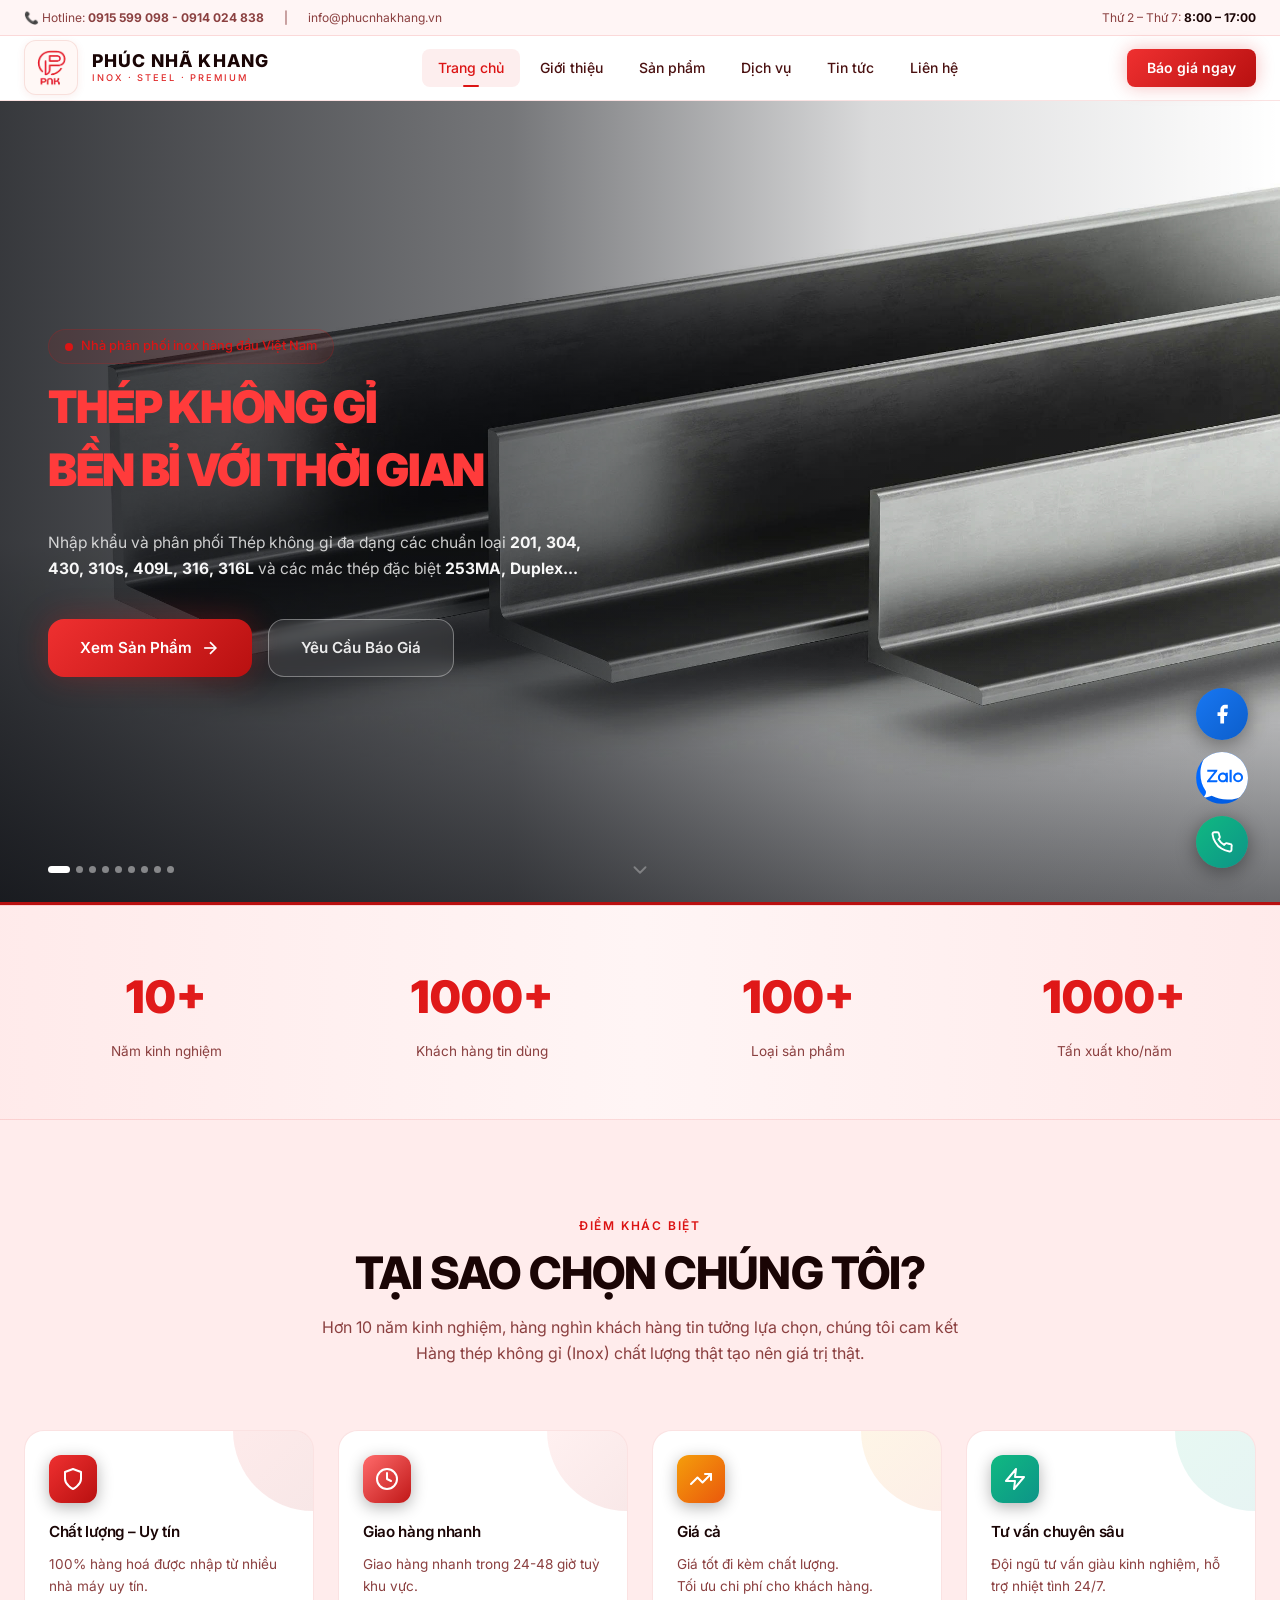
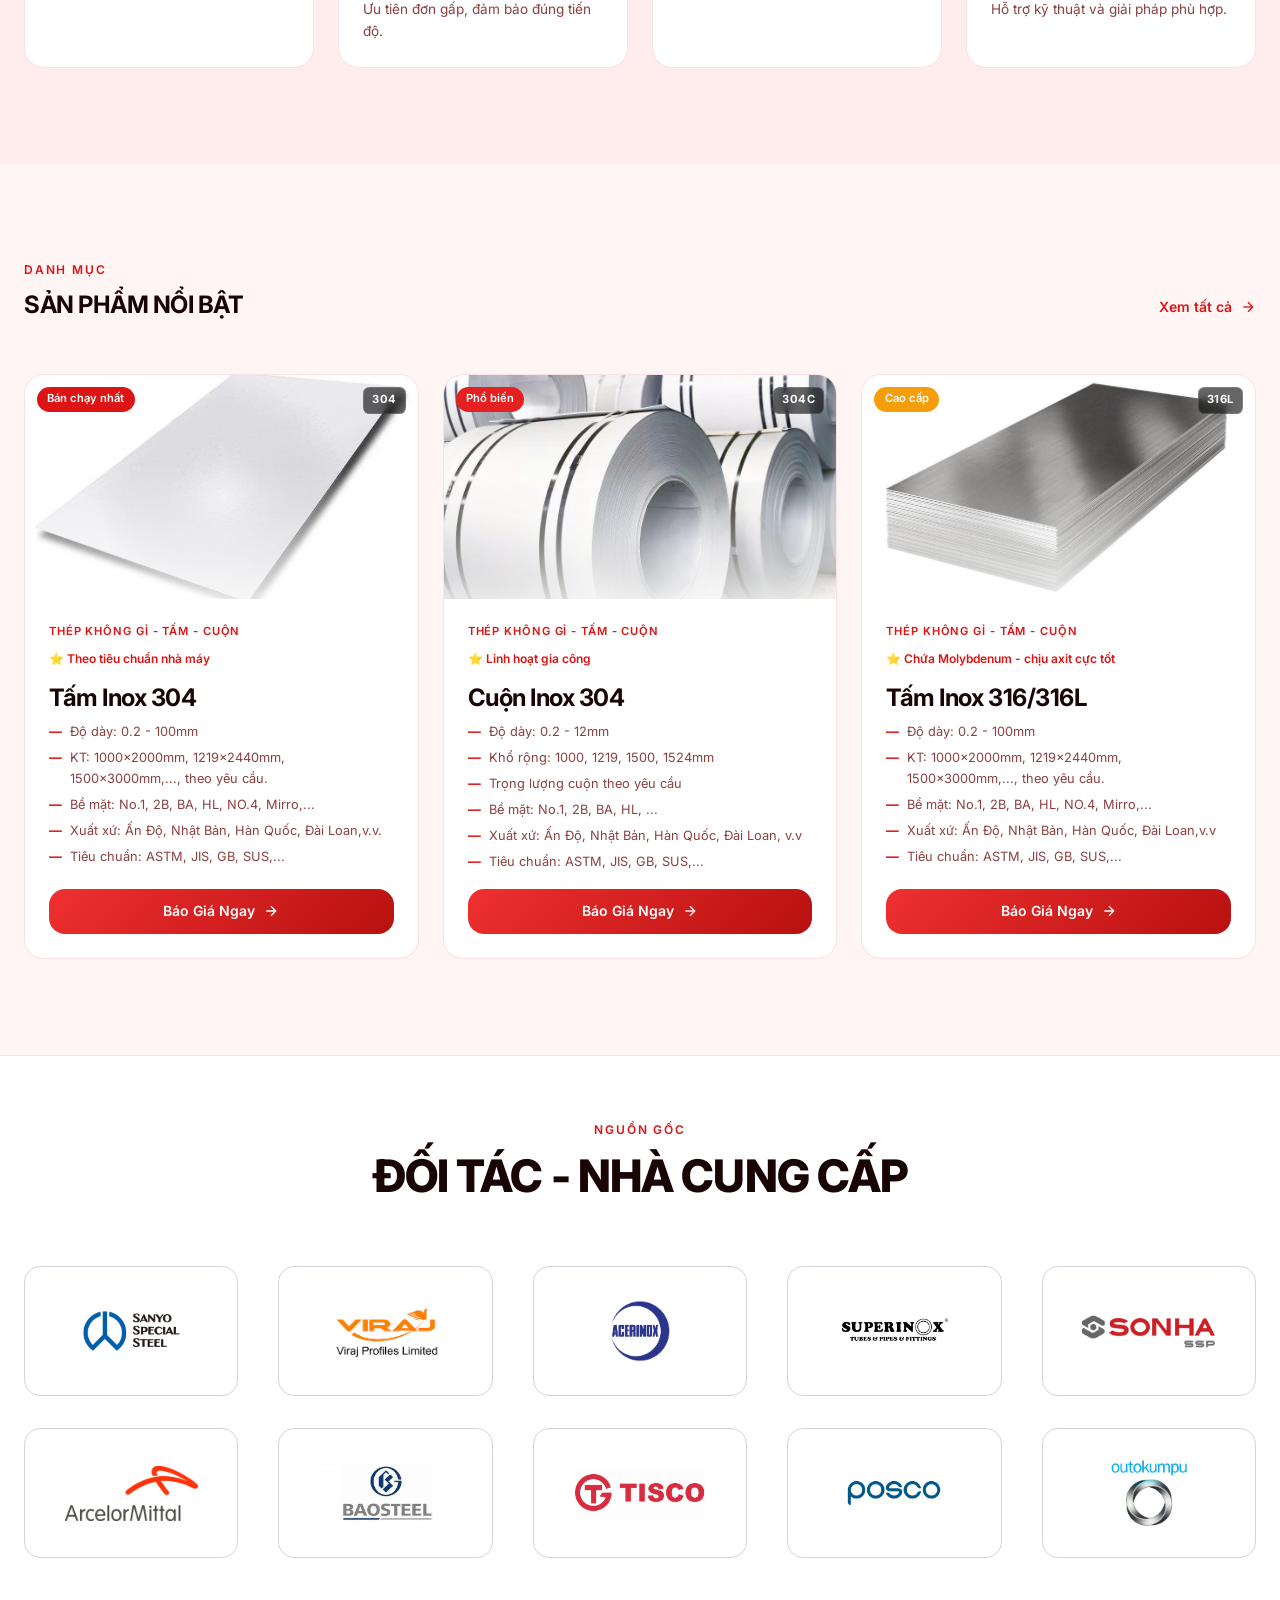
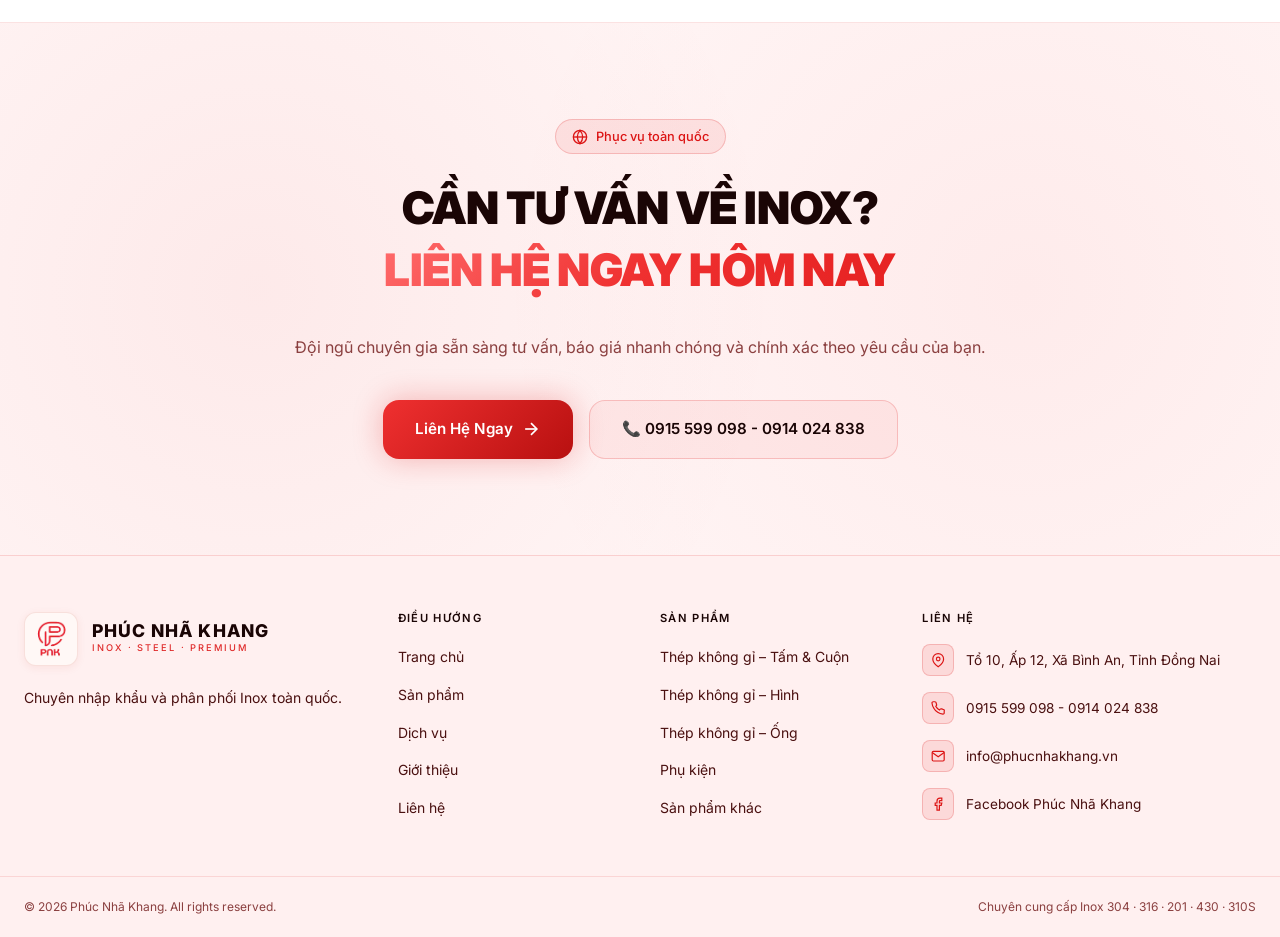
==== commit f1074c3e: "Refactor HTML structure and improve accessibility across multiple pages - Updated meta tags for bett" ====
--- a/index.html
+++ b/index.html
@@ -198,16 +198,16 @@
 
           <!-- Desktop nav -->
           <nav class="nav-desktop" aria-label="Điều hướng chính">
-            <a href="/" class="active">Trang Chủ</a>
-            <a href="/gioi-thieu">Giới Thiệu</a>
-            <a href="/san-pham">Sản Phẩm</a>
-            <a href="/dich-vu">Dịch Vụ</a>
-            <a href="/tin-tuc">Tin Tức</a>
-            <a href="/lien-he">Liên Hệ</a>
+            <a href="/" class="active">Trang chủ</a>
+            <a href="/gioi-thieu">Giới thiệu</a>
+            <a href="/san-pham">Sản phẩm</a>
+            <a href="/dich-vu">Dịch vụ</a>
+            <a href="/tin-tuc">Tin tức</a>
+            <a href="/lien-he">Liên hệ</a>
           </nav>
 
           <div style="display: flex; align-items: center; gap: 0.75rem">
-            <a href="/lien-he" class="btn-nav">Báo Giá Ngay</a>
+            <a href="/lien-he" class="btn-nav">Báo giá ngay</a>
             <button
               class="hamburger"
               aria-label="Mở menu"
@@ -222,13 +222,13 @@
 
       <!-- Mobile nav -->
       <nav class="nav-mobile" id="mobile-menu" aria-label="Điều hướng mobile">
-        <a href="/" class="active">Trang Chủ</a>
-        <a href="/gioi-thieu">Giới Thiệu</a>
-        <a href="/san-pham">Sản Phẩm</a>
-        <a href="/dich-vu">Dịch Vụ</a>
-        <a href="/tin-tuc">Tin Tức</a>
-        <a href="/lien-he">Liên Hệ</a>
-        <a href="/lien-he" class="btn-mobile">Báo Giá Ngay</a>
+        <a href="/" class="active">Trang chủ</a>
+        <a href="/gioi-thieu">Giới thiệu</a>
+        <a href="/san-pham">Sản phẩm</a>
+        <a href="/dich-vu">Dịch vụ</a>
+        <a href="/tin-tuc">Tin tức</a>
+        <a href="/lien-he">Liên hệ</a>
+        <a href="/lien-he" class="btn-mobile">Báo giá ngay</a>
       </nav>
     </header>
 
@@ -250,6 +250,14 @@
             </div>
             <div class="hero__slide">
               <img
+                src="/assets/img/slide/slide1.png"
+                alt="Láp inox Phúc Nhã Khang"
+                loading="lazy"
+              />
+            </div>
+
+            <div class="hero__slide">
+              <img
                 src="/assets/img/slide/slide7.png"
                 alt="Inox 304 316 nhập khẩu chính hãng"
                 loading="lazy"
@@ -257,11 +265,26 @@
             </div>
             <div class="hero__slide">
               <img
+                src="/assets/img/slide/slide2.png"
+                alt="Ống inox Phúc Nhã Khang"
+                loading="lazy"
+              />
+            </div>
+            <div class="hero__slide">
+              <img
                 src="/assets/img/slide/slide8.png"
                 alt="Kho inox Phúc Nhã Khang"
                 loading="lazy"
               />
             </div>
+
+            <div class="hero__slide">
+              <img
+                src="/assets/img/slide/slide10.png"
+                alt="Phụ kiện"
+                loading="lazy"
+              />
+            </div>
             <div class="hero__slide">
               <img
                 src="/assets/img/slide/slide4.png"
@@ -273,6 +296,13 @@
               <img
                 src="/assets/img/slide/slide9.png"
                 alt="Phân phối inox toàn quốc"
+                loading="lazy"
+              />
+            </div>
+            <div class="hero__slide">
+              <img
+                src="/assets/img/slide/slide3.png"
+                alt="Ống inox Phúc Nhã Khang"
                 loading="lazy"
               />
             </div>
@@ -334,11 +364,7 @@
 
         <!-- Slide controls -->
         <div class="hero__slide-footer" aria-label="Điều hướng slideshow">
-          <div
-            class="hero__slide-dots"
-            role="tablist"
-            aria-label="Chọn slide"
-          >
+          <div class="hero__slide-dots" role="tablist" aria-label="Chọn slide">
             <button
               class="hero__dot active"
               data-idx="0"
@@ -373,6 +399,34 @@
               role="tab"
               aria-selected="false"
               aria-label="Slide 5"
+            ></button>
+            <button
+              class="hero__dot"
+              data-idx="5"
+              role="tab"
+              aria-selected="false"
+              aria-label="Slide 6"
+            ></button>
+            <button
+              class="hero__dot"
+              data-idx="6"
+              role="tab"
+              aria-selected="false"
+              aria-label="Slide 7"
+            ></button>
+            <button
+              class="hero__dot"
+              data-idx="7"
+              role="tab"
+              aria-selected="false"
+              aria-label="Slide 8"
+            ></button>
+            <button
+              class="hero__dot"
+              data-idx="8"
+              role="tab"
+              aria-selected="false"
+              aria-label="Slide 9"
             ></button>
           </div>
         </div>
@@ -987,19 +1041,19 @@
 
           <!-- Nav -->
           <nav class="footer-col" aria-label="Điều hướng footer">
-            <h4>Điều Hướng</h4>
+            <h4>Điều hướng</h4>
             <ul class="footer-links">
-              <li><a href="/">Trang Chủ</a></li>
-              <li><a href="/san-pham">Sản Phẩm</a></li>
-              <li><a href="/dich-vu">Dịch Vụ</a></li>
-              <li><a href="/gioi-thieu">Giới Thiệu</a></li>
-              <li><a href="/lien-he">Liên Hệ</a></li>
+              <li><a href="/">Trang chủ</a></li>
+              <li><a href="/san-pham">Sản phẩm</a></li>
+              <li><a href="/dich-vu">Dịch vụ</a></li>
+              <li><a href="/gioi-thieu">Giới thiệu</a></li>
+              <li><a href="/lien-he">Liên hệ</a></li>
             </ul>
           </nav>
 
           <!-- Products -->
           <div class="footer-col">
-            <h4>Sản Phẩm</h4>
+            <h4>Sản phẩm</h4>
             <ul class="footer-links">
               <li>
                 <a href="/san-pham#tam">Thép không gỉ – Tấm &amp; Cuộn</a>
@@ -1013,7 +1067,7 @@
 
           <!-- Contact -->
           <address class="footer-col" style="font-style: normal">
-            <h4>Liên Hệ</h4>
+            <h4>Liên hệ</h4>
             <ul class="footer-contact-list">
               <li class="footer-contact-item">
                 <div class="footer-contact-item__icon" aria-hidden="true">
@@ -1048,10 +1102,17 @@
               <li class="footer-contact-item">
                 <div class="footer-contact-item__icon" aria-hidden="true">
                   <svg viewBox="0 0 24 24">
-                    <path d="M18 2h-3a5 5 0 0 0-5 5v3H7v4h3v8h4v-8h3l1-4h-4V7a1 1 0 0 1 1-1h3z"/>
+                    <path
+                      d="M18 2h-3a5 5 0 0 0-5 5v3H7v4h3v8h4v-8h3l1-4h-4V7a1 1 0 0 1 1-1h3z"
+                    />
                   </svg>
                 </div>
-                <a href="https://www.facebook.com/share/18VFPzzHsW/" target="_blank" rel="noopener noreferrer">Facebook Phúc Nhã Khang</a>
+                <a
+                  href="https://www.facebook.com/share/18VFPzzHsW/"
+                  target="_blank"
+                  rel="noopener noreferrer"
+                  >Facebook Phúc Nhã Khang</a
+                >
               </li>
             </ul>
           </address>
@@ -1084,8 +1145,14 @@
         aria-label="Facebook Phúc Nhã Khang"
         title="Facebook"
       >
-        <svg viewBox="0 0 24 24" aria-hidden="true" style="fill:#fff;stroke:none">
-          <path d="M18 2h-3a5 5 0 0 0-5 5v3H7v4h3v8h4v-8h3l1-4h-4V7a1 1 0 0 1 1-1h3z"/>
+        <svg
+          viewBox="0 0 24 24"
+          aria-hidden="true"
+          style="fill: #fff; stroke: none"
+        >
+          <path
+            d="M18 2h-3a5 5 0 0 0-5 5v3H7v4h3v8h4v-8h3l1-4h-4V7a1 1 0 0 1 1-1h3z"
+          />
         </svg>
       </a>
       <!-- Zalo -->
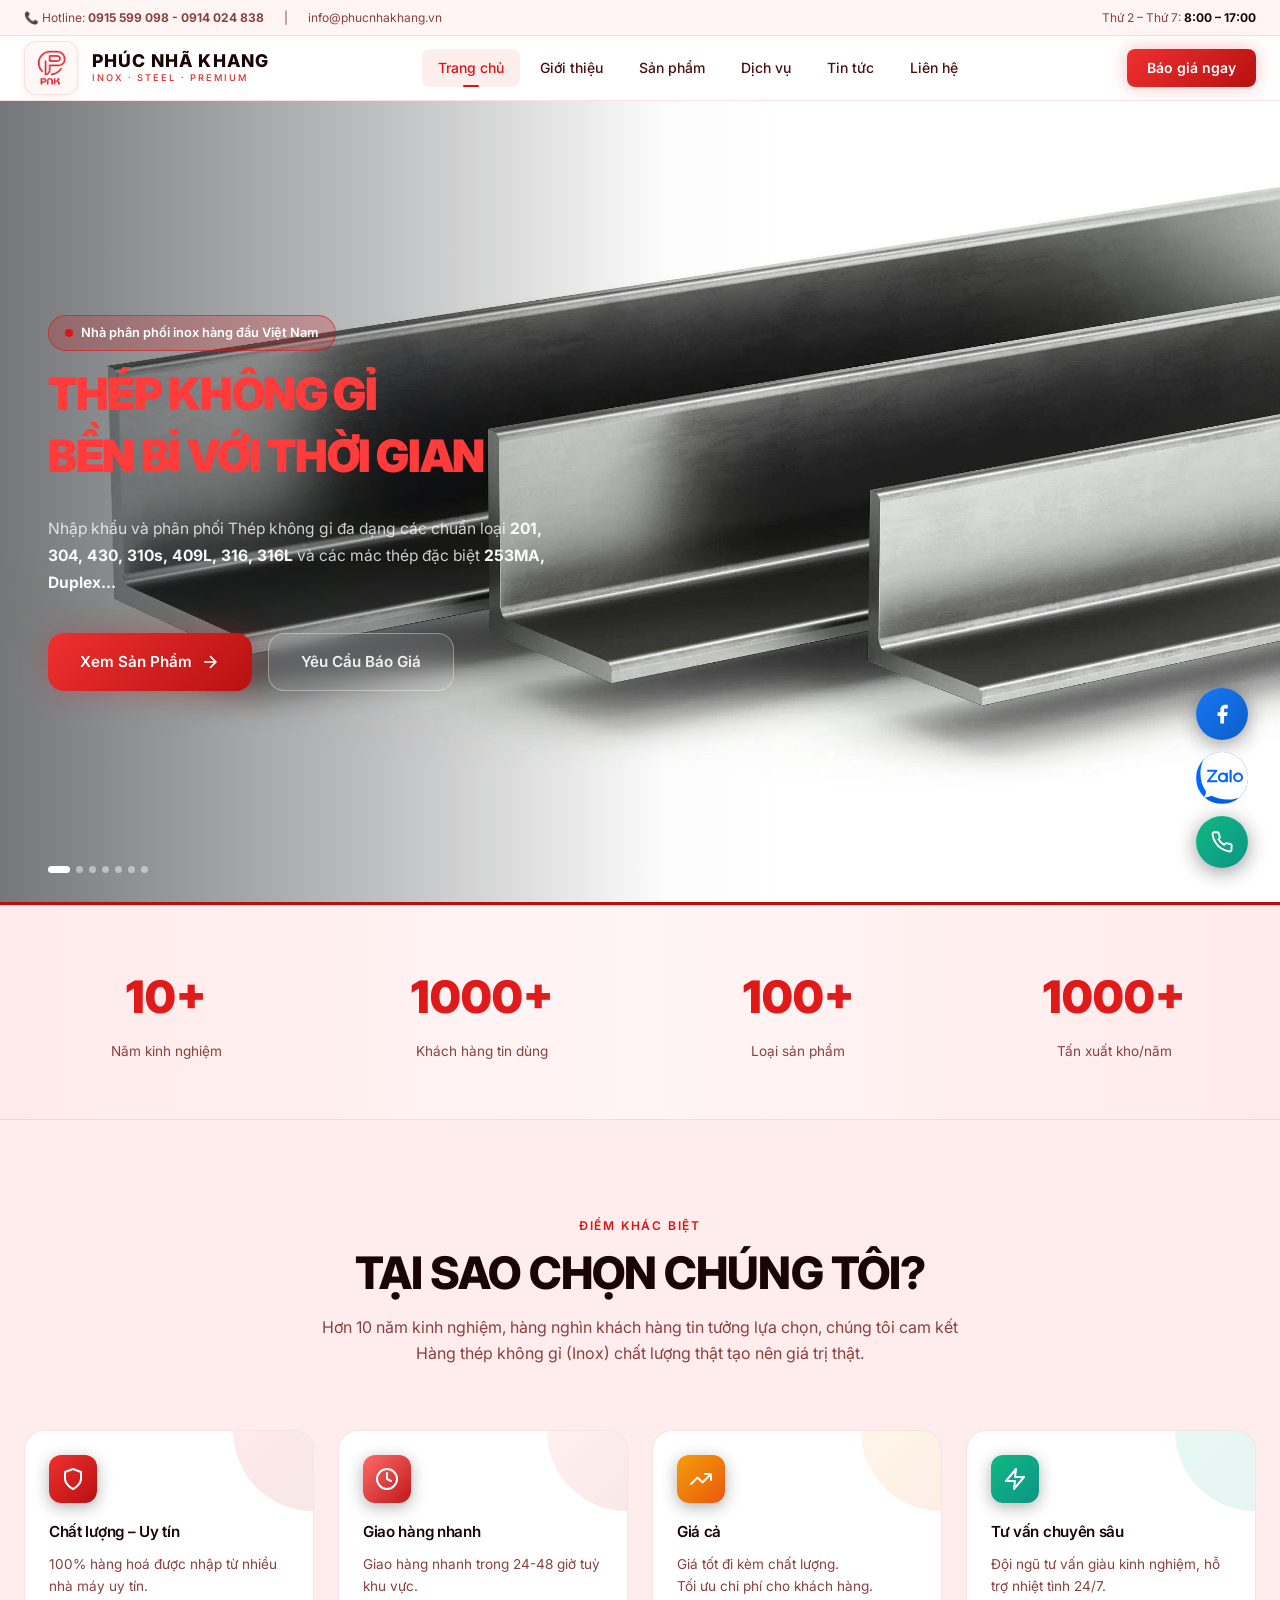
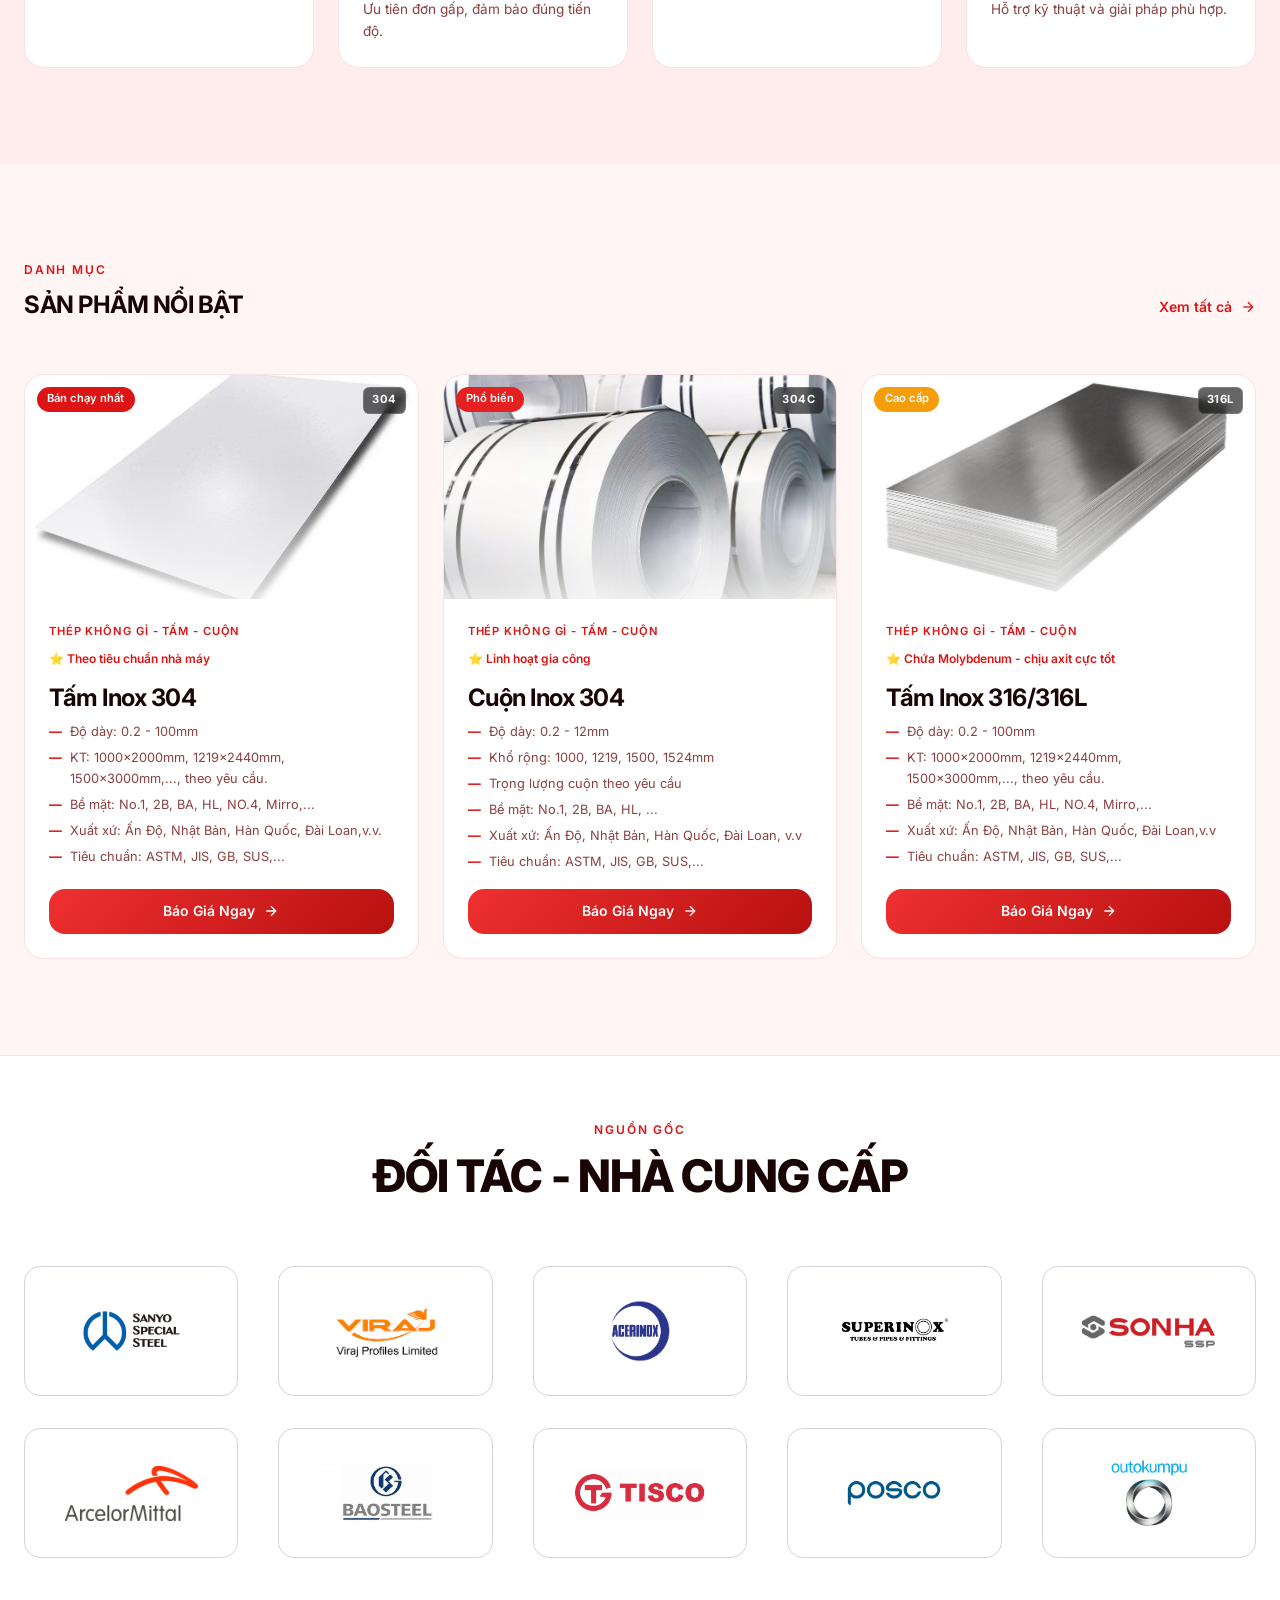
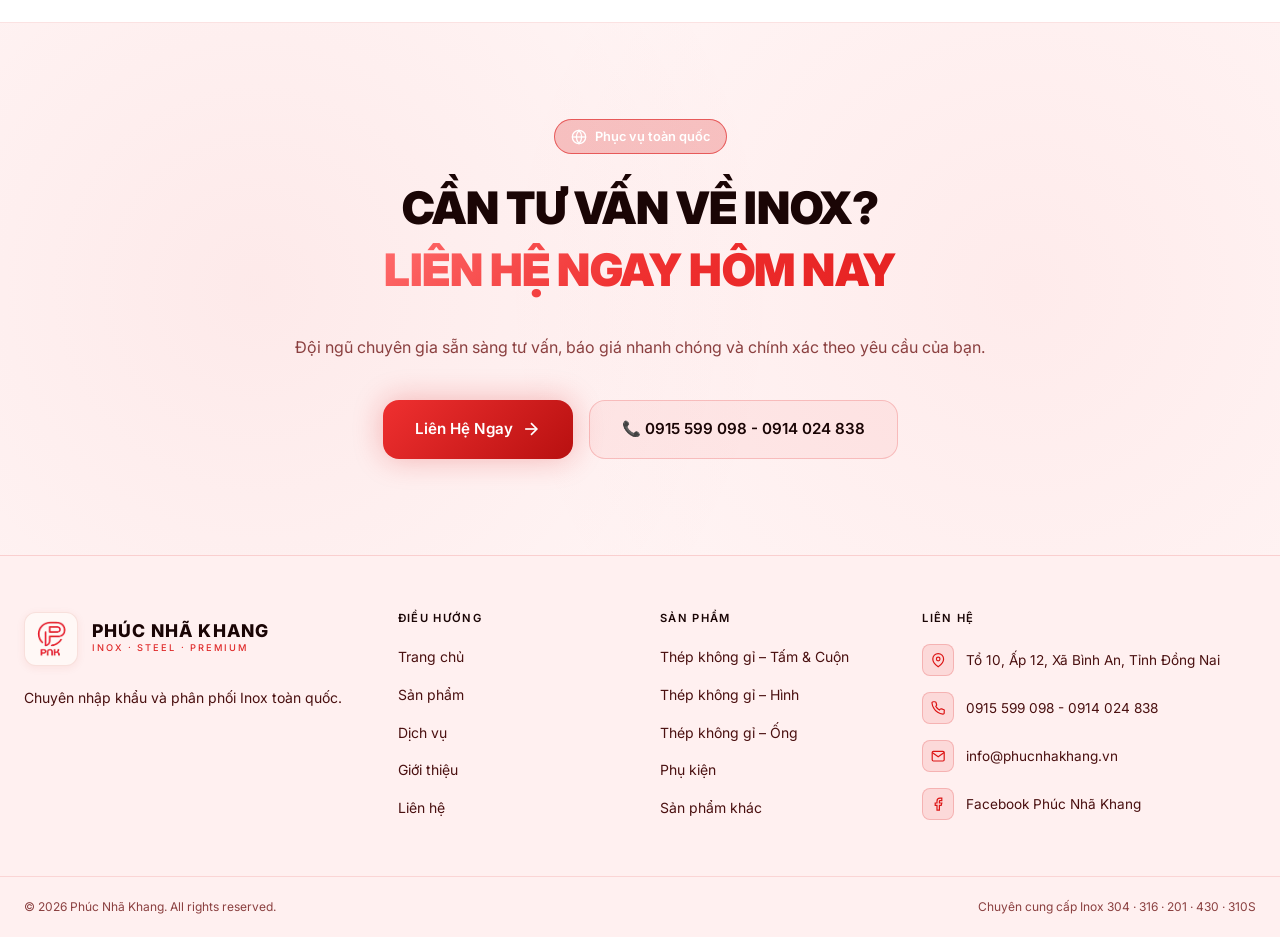
==== commit 584716ca: "refactor: remove unused slide images and update product specifications for accuracy" ====
--- a/index.html
+++ b/index.html
@@ -258,13 +258,6 @@
 
             <div class="hero__slide">
               <img
-                src="/assets/img/slide/slide7.png"
-                alt="Inox 304 316 nhập khẩu chính hãng"
-                loading="lazy"
-              />
-            </div>
-            <div class="hero__slide">
-              <img
                 src="/assets/img/slide/slide2.png"
                 alt="Ống inox Phúc Nhã Khang"
                 loading="lazy"
@@ -285,13 +278,7 @@
                 loading="lazy"
               />
             </div>
-            <div class="hero__slide">
-              <img
-                src="/assets/img/slide/slide4.png"
-                alt="Inox tấm cuộn hình ống phân phối toàn quốc"
-                loading="lazy"
-              />
-            </div>
+
             <div class="hero__slide">
               <img
                 src="/assets/img/slide/slide9.png"
@@ -413,20 +400,6 @@
               role="tab"
               aria-selected="false"
               aria-label="Slide 7"
-            ></button>
-            <button
-              class="hero__dot"
-              data-idx="7"
-              role="tab"
-              aria-selected="false"
-              aria-label="Slide 8"
-            ></button>
-            <button
-              class="hero__dot"
-              data-idx="8"
-              role="tab"
-              aria-selected="false"
-              aria-label="Slide 9"
             ></button>
           </div>
         </div>
--- a/css/style.css
+++ b/css/style.css
@@ -536,11 +536,11 @@
   align-items: center;
   gap: 0.5rem;
   padding: 0.4rem 1rem;
-  background: rgba(220, 20, 20, 0.08);
-  border: 1px solid rgba(220, 20, 20, 0.2);
-  color: var(--fire-500);
+  background: rgba(220, 20, 20, 0.22);
+  border: 1px solid rgba(220, 20, 20, 0.6);
+  color: #fff;
   font-size: 0.8rem;
-  font-weight: 500;
+  font-weight: 600;
   border-radius: 9999px;
 }
 .badge__dot {
@@ -608,15 +608,10 @@
   background:
     linear-gradient(
       to right,
-      rgba(5, 7, 12, 0.80) 0%,
-      rgba(5, 7, 12, 0.55) 40%,
-      rgba(5, 7, 12, 0.15) 68%,
-      transparent 100%
-    ),
-    linear-gradient(
-      to top,
-      rgba(5, 7, 12, 0.60) 0%,
-      transparent 45%
+      rgba(5, 7, 12, 0.55) 0%,
+      rgba(5, 7, 12, 0.25) 30%,
+      rgba(5, 7, 12, 0.01) 52%,
+      transparent 62%
     );
 }
 
@@ -627,12 +622,14 @@
   z-index: 3;
   display: flex;
   align-items: center;
-  padding: 2rem max(3rem, calc((100vw - 1280px) / 2 + 3rem));
+  justify-content: flex-start;
+  padding: 2rem 0 2rem 3rem;
 }
 .hero__content {
   position: relative;
   z-index: 2;
-  max-width: 560px;
+  max-width: 520px;
+  width: 45%;
 }
 
 /* ─ Text styles (white over image) ──────────────────────── */
@@ -649,6 +646,7 @@
   color: #ff3b3b;
   position: relative;
   padding-bottom: 0.35em;
+  white-space: nowrap;
 }
 .hero__title-sub {
   display: block;
@@ -796,26 +794,38 @@
 /* ─ Responsive ──────────────────────────────────────────── */
 @media (max-width: 960px) {
   .hero {
-    height: 85vw;
-    min-height: 420px;
-    max-height: 640px;
+    height: auto;
+    min-height: 580px;
+    max-height: none;
   }
   .hero__content-wrap {
-    align-items: flex-end;
-    padding-bottom: 5.5rem;
-    padding-left: 1.75rem;
-    padding-right: 1.75rem;
-    padding-top: 0;
+    align-items: flex-start;
+    padding-top: 4rem;
+    padding-bottom: 7rem;
+    padding-left: 1.25rem;
+    padding-right: 1.25rem;
   }
   .hero__content {
-    max-width: 100%;
+    max-width: 88%;
+    width: 88%;
   }
   .hero__title {
-    font-size: clamp(1.5rem, 5vw, 2rem);
+    font-size: clamp(1.75rem, 7vw, 2.4rem);
   }
   .hero__subtitle {
-    font-size: 0.875rem;
+    font-size: 0.95rem;
     margin-bottom: 1.5rem;
+  }
+  .hero__cta {
+    flex-direction: column;
+    align-items: flex-start;
+  }
+  .hero__cta .btn-primary,
+  .hero__cta .btn-outline {
+    width: 100%;
+    justify-content: center;
+    font-size: 1rem;
+    padding: 0.9rem 1.5rem;
   }
   .hero__slide-footer {
     left: 1.75rem;
@@ -827,10 +837,16 @@
   .hero__overlay {
     background:
       linear-gradient(
+        to right,
+        rgba(5, 7, 12, 0.78) 0%,
+        rgba(5, 7, 12, 0.50) 45%,
+        rgba(5, 7, 12, 0.10) 70%,
+        transparent 100%
+      ),
+      linear-gradient(
         to top,
-        rgba(5, 7, 12, 0.85) 0%,
-        rgba(5, 7, 12, 0.40) 55%,
-        transparent 100%
+        rgba(5, 7, 12, 0.50) 0%,
+        transparent 45%
       );
   }
 }
@@ -900,8 +916,9 @@
 .page-hero__desc {
   font-size: 1.05rem;
   color: var(--text-500);
-  max-width: 42rem;
+  max-width: 60rem;
   margin: 0 auto;
+  white-space: nowrap;
 }
 
 /* ── Stats band ─────────────────────────────────────────────── */
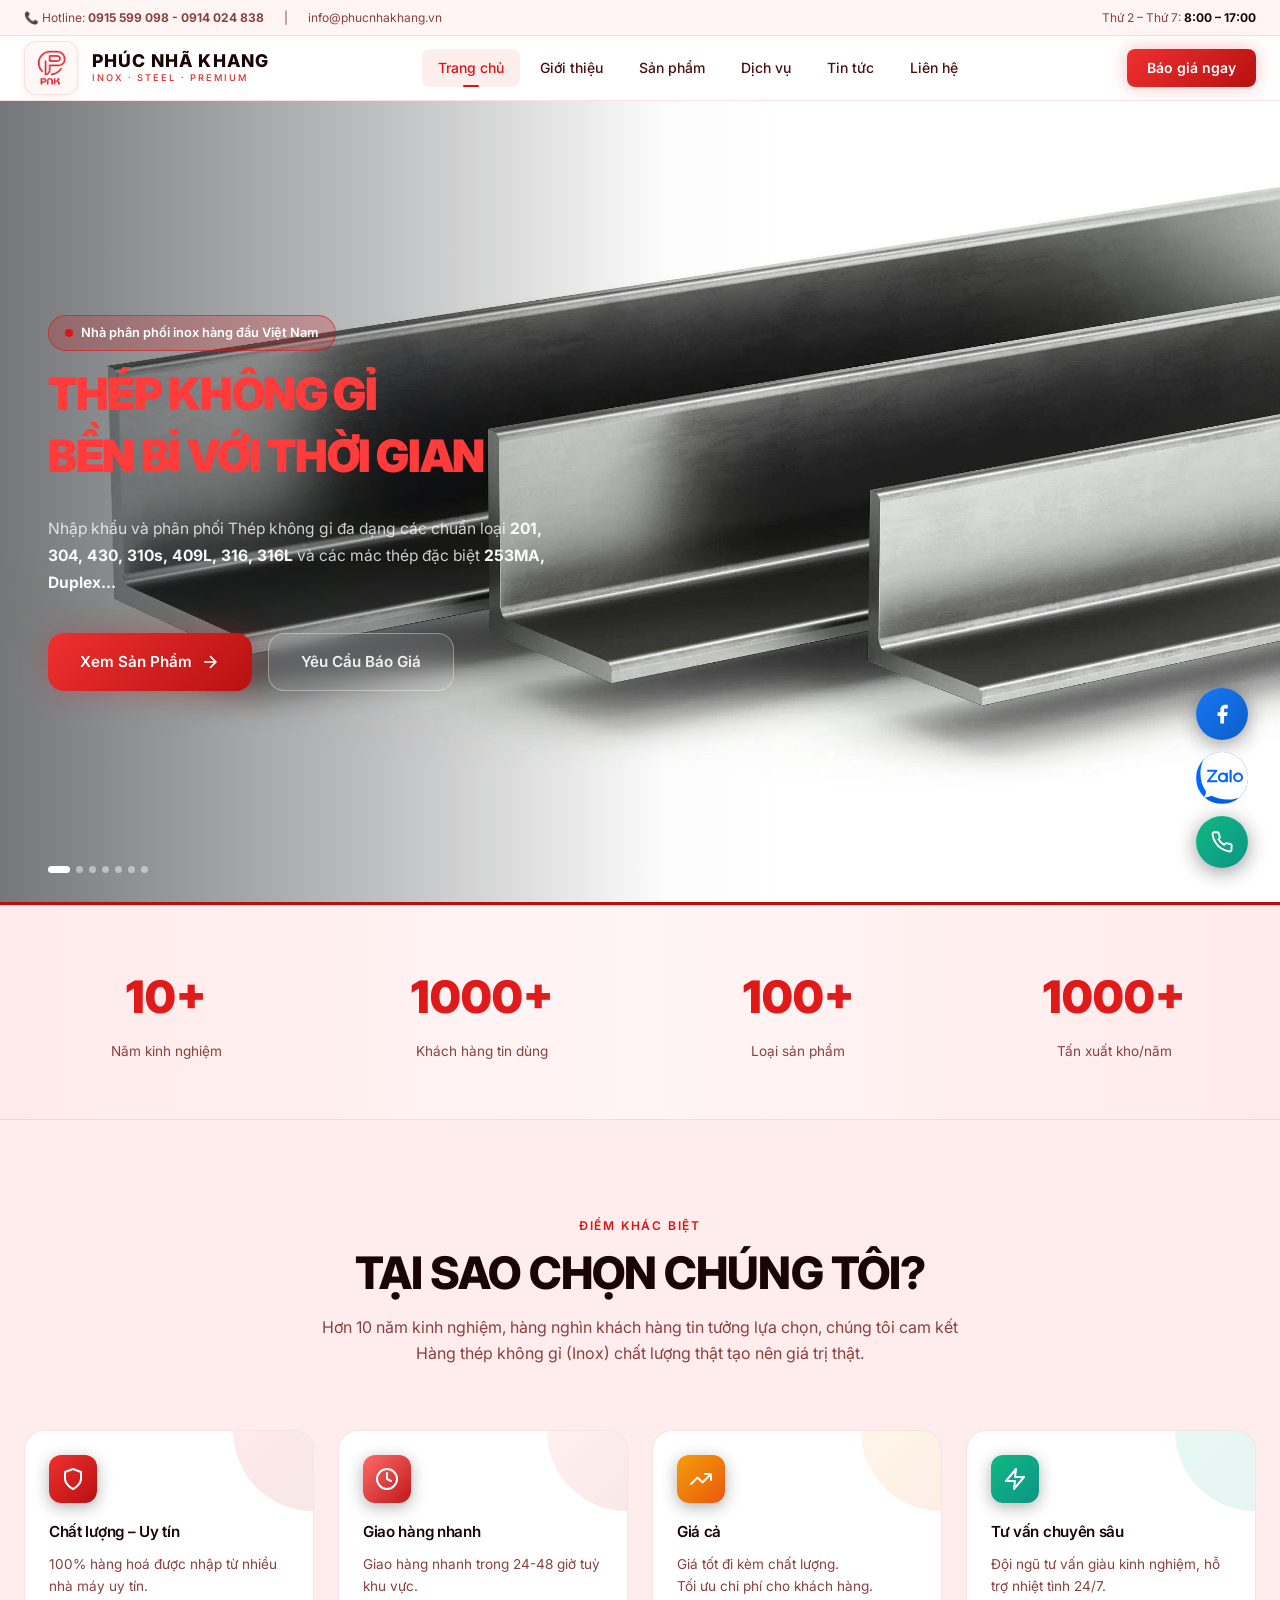
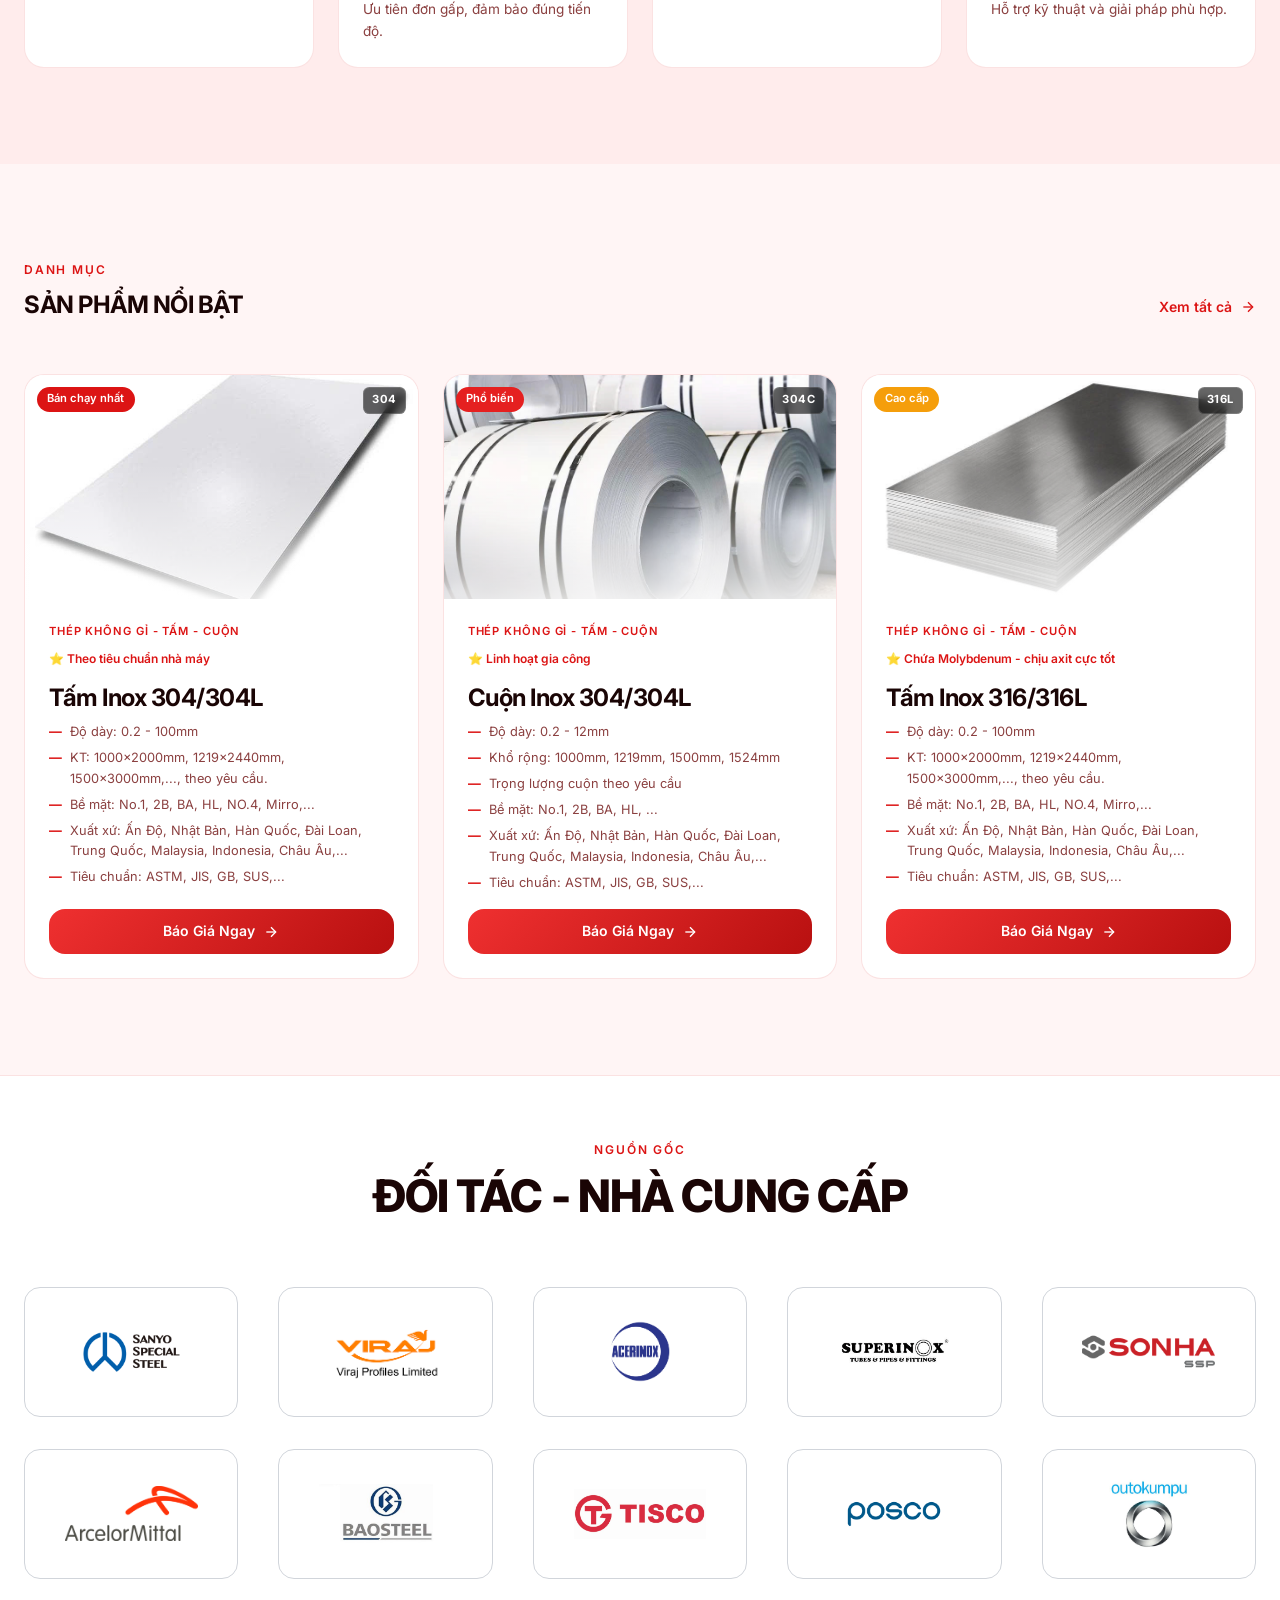
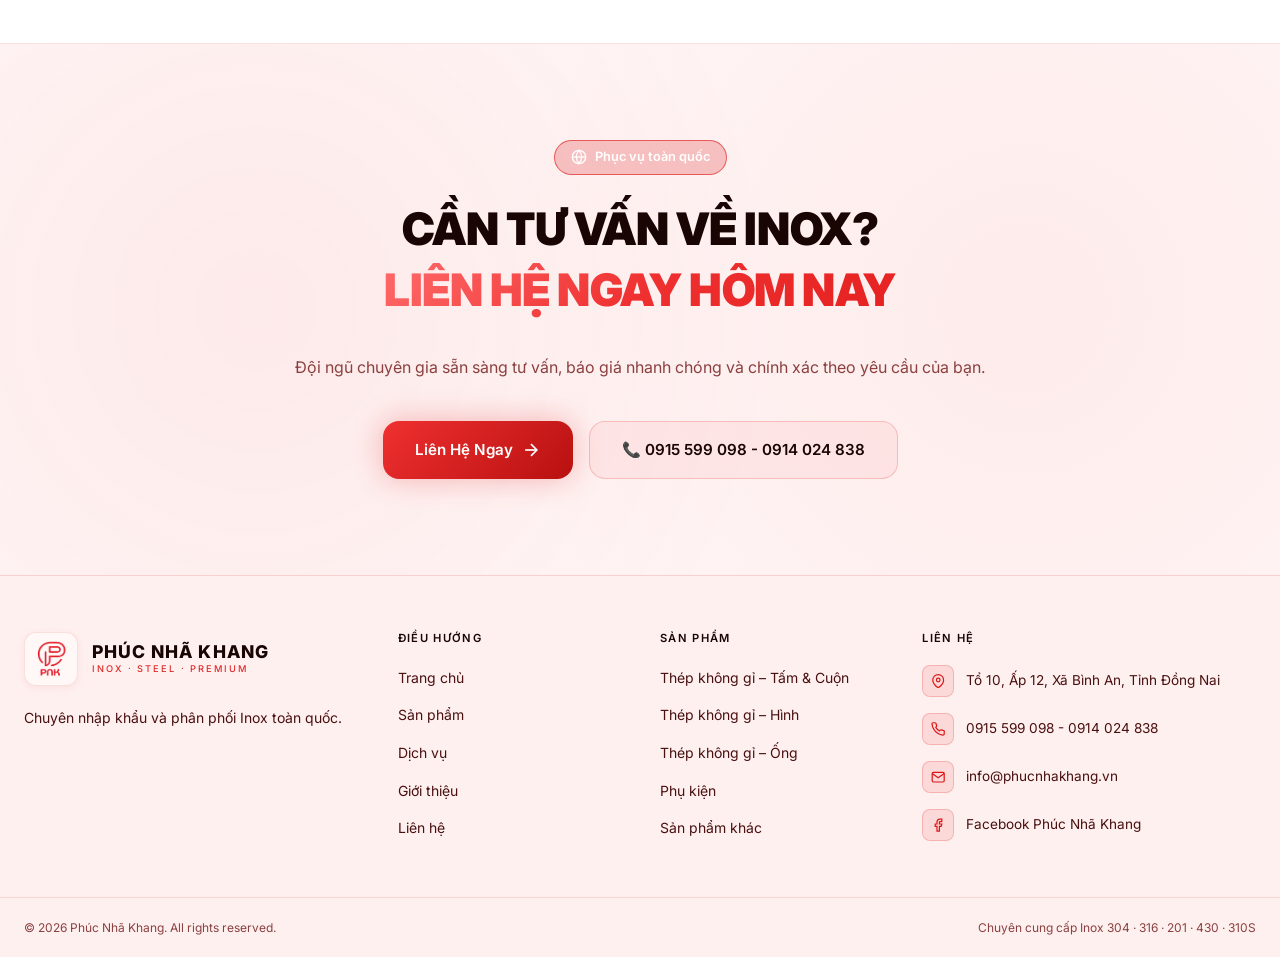
==== commit e9d1386a: "fix: update product names to include 304L variant for accuracy" ====
--- a/index.html
+++ b/index.html
@@ -621,14 +621,17 @@
                 <p class="product-detail-card__highlight">
                   ⭐ Theo tiêu chuẩn nhà máy
                 </p>
-                <h2 itemprop="name">Tấm Inox 304</h2>
+                <h2 itemprop="name">Tấm Inox 304/304L</h2>
                 <ul class="product-detail-card__specs" aria-label="Thông số">
                   <li itemprop="description">Độ dày: 0.2 - 100mm</li>
                   <li>
                     KT: 1000x2000mm, 1219x2440mm, 1500x3000mm,..., theo yêu cầu.
                   </li>
                   <li>Bề mặt: No.1, 2B, BA, HL, NO.4, Mirro,...</li>
-                  <li>Xuất xứ: Ấn Độ, Nhật Bản, Hàn Quốc, Đài Loan,v.v.</li>
+                  <li>
+                    Xuất xứ: Ấn Độ, Nhật Bản, Hàn Quốc, Đài Loan, Trung Quốc,
+                    Malaysia, Indonesia, Châu Âu,...
+                  </li>
                   <li>Tiêu chuẩn: ASTM, JIS, GB, SUS,...</li>
                 </ul>
                 <a
@@ -683,13 +686,16 @@
                 <p class="product-detail-card__highlight">
                   ⭐ Linh hoạt gia công
                 </p>
-                <h2 itemprop="name">Cuộn Inox 304</h2>
+                <h2 itemprop="name">Cuộn Inox 304/304L</h2>
                 <ul class="product-detail-card__specs" aria-label="Thông số">
                   <li itemprop="description">Độ dày: 0.2 - 12mm</li>
-                  <li>Khổ rộng: 1000, 1219, 1500, 1524mm</li>
+                  <li>Khổ rộng: 1000mm, 1219mm, 1500mm, 1524mm</li>
                   <li>Trọng lượng cuộn theo yêu cầu</li>
                   <li>Bề mặt: No.1, 2B, BA, HL, ...</li>
-                  <li>Xuất xứ: Ấn Độ, Nhật Bản, Hàn Quốc, Đài Loan, v.v</li>
+                  <li>
+                    Xuất xứ: Ấn Độ, Nhật Bản, Hàn Quốc, Đài Loan, Trung Quốc,
+                    Malaysia, Indonesia, Châu Âu,...
+                  </li>
                   <li>Tiêu chuẩn: ASTM, JIS, GB, SUS,...</li>
                 </ul>
                 <a
@@ -751,7 +757,10 @@
                     KT: 1000x2000mm, 1219x2440mm, 1500x3000mm,..., theo yêu cầu.
                   </li>
                   <li>Bề mặt: No.1, 2B, BA, HL, NO.4, Mirro,...</li>
-                  <li>Xuất xứ: Ấn Độ, Nhật Bản, Hàn Quốc, Đài Loan,v.v</li>
+                  <li>
+                    Xuất xứ: Ấn Độ, Nhật Bản, Hàn Quốc, Đài Loan, Trung Quốc,
+                    Malaysia, Indonesia, Châu Âu,...
+                  </li>
                   <li>Tiêu chuẩn: ASTM, JIS, GB, SUS,...</li>
                 </ul>
                 <a
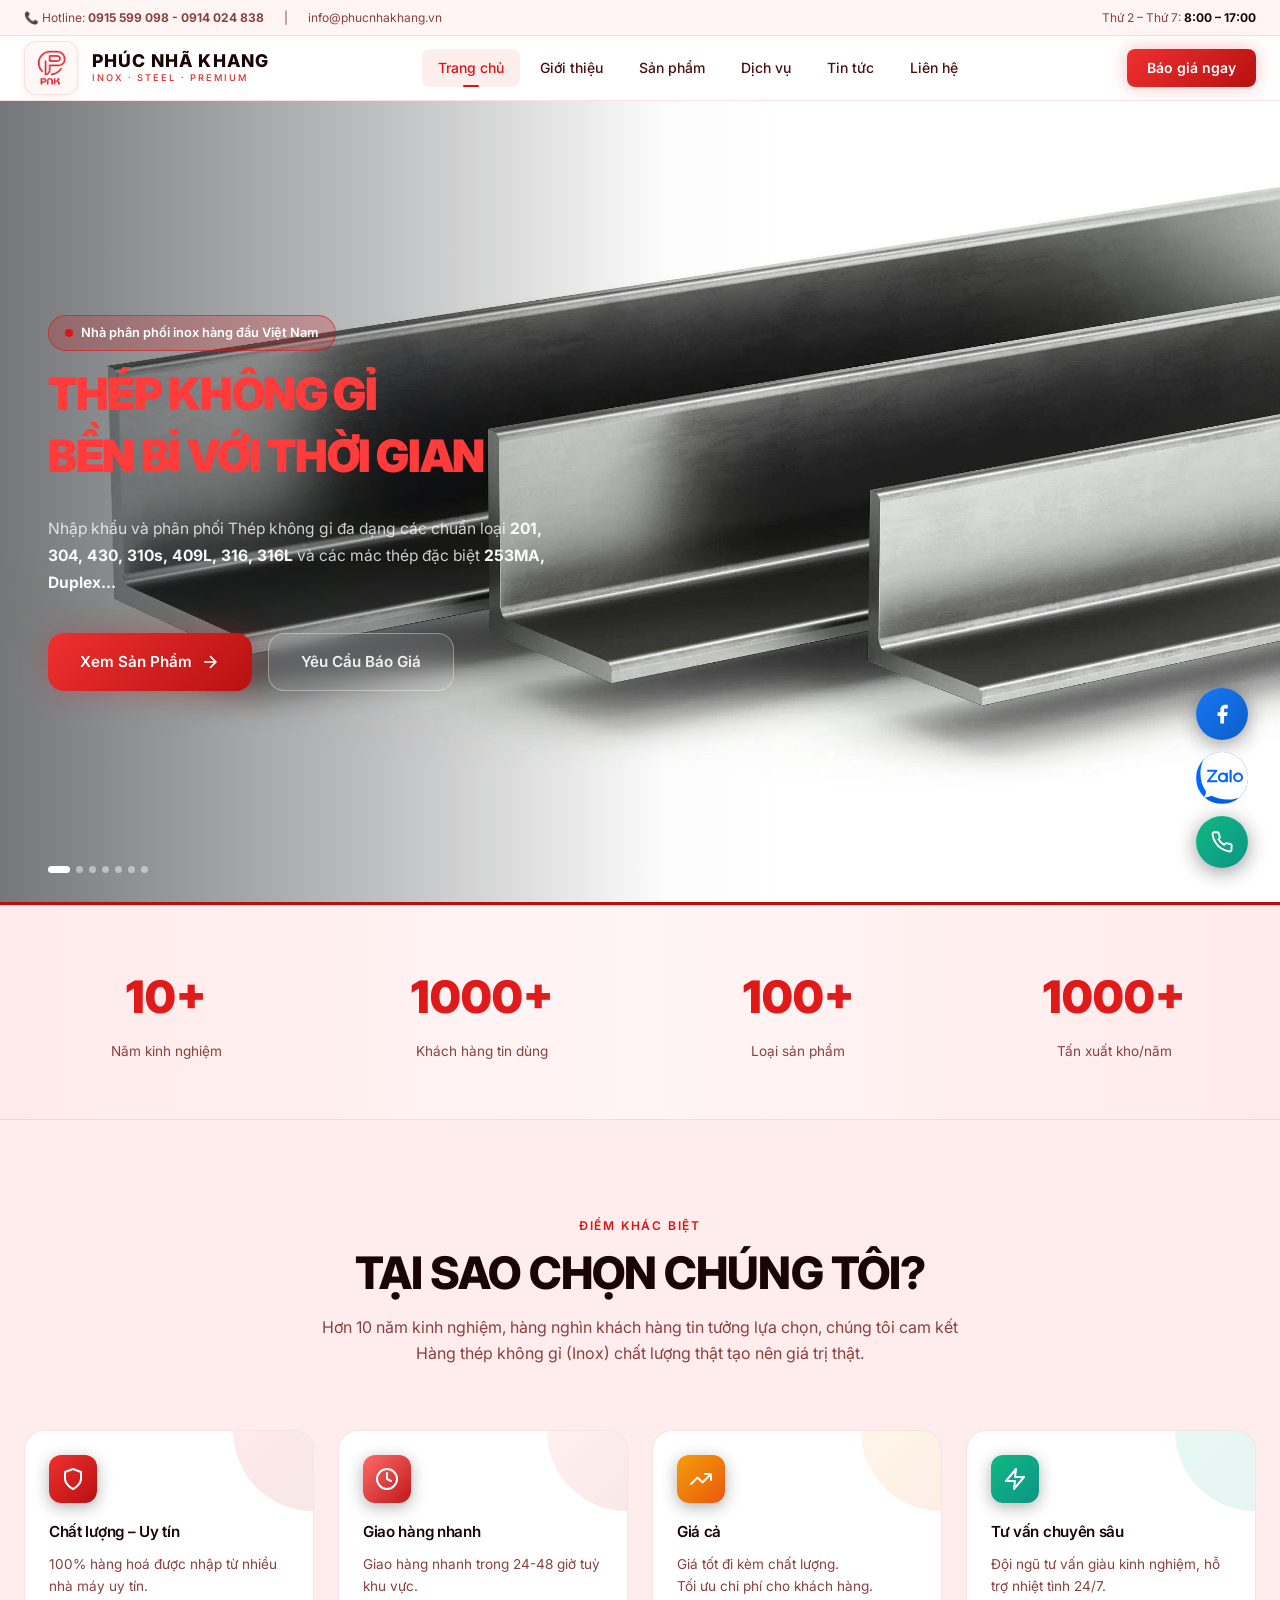
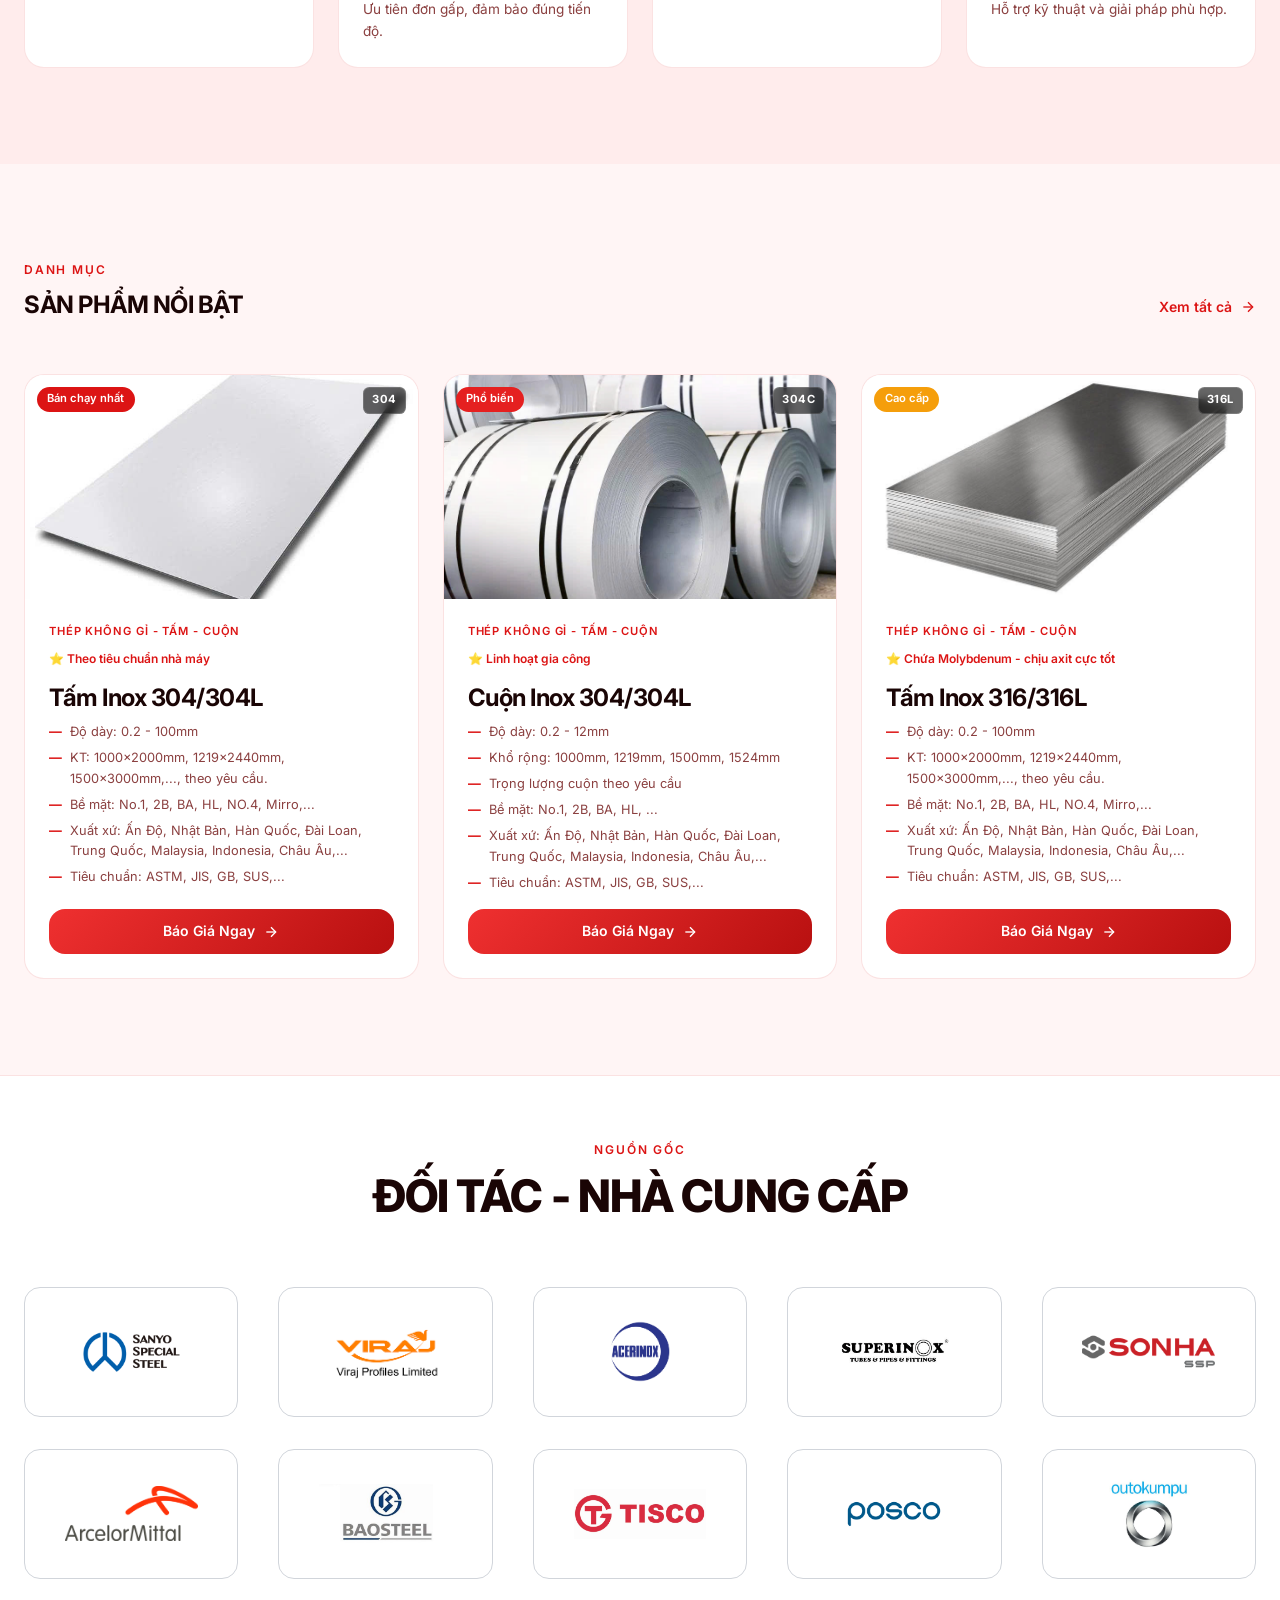
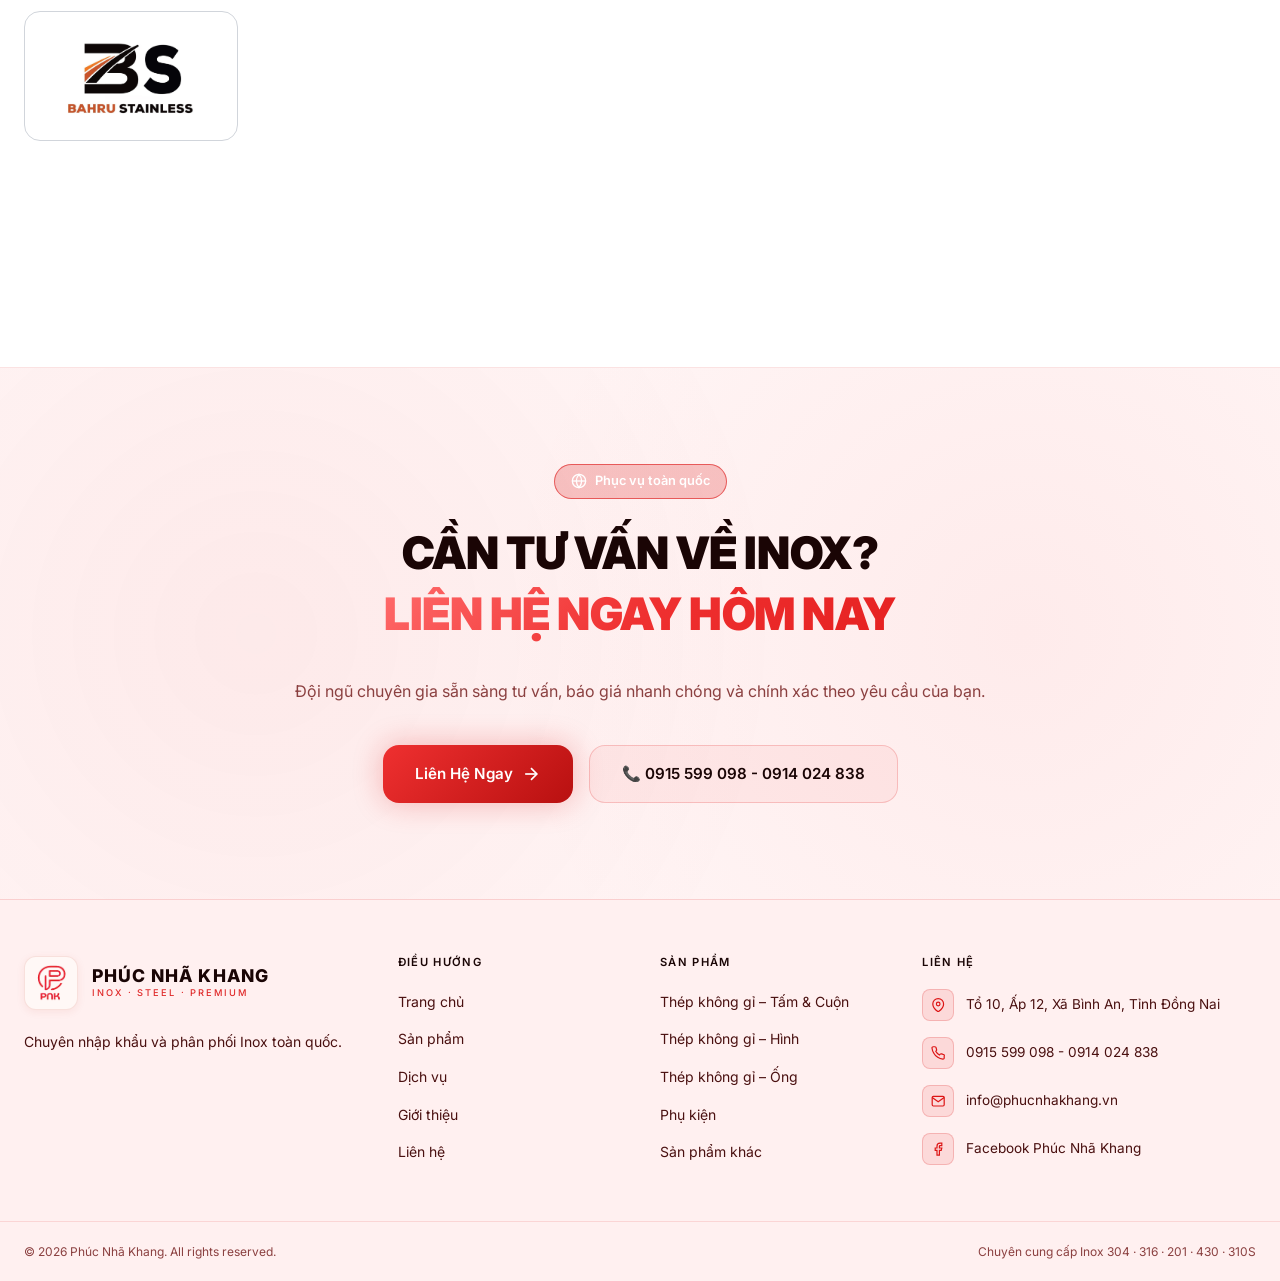
==== commit 5cbc3127: "feat: add supplier logos and update CSS for improved layout" ====
--- a/index.html
+++ b/index.html
@@ -906,6 +906,83 @@
                 loading="lazy"
               />
             </div>
+            <div
+              class="supplier-logo-item fade-up"
+              data-delay="0.5"
+              role="listitem"
+            >
+              <img
+                src="/assets/img/supplier/bahru.png"
+                alt="Bahru Stainless"
+                loading="lazy"
+              />
+            </div>
+            <div
+              class="supplier-logo-item fade-up"
+              data-delay="0.55"
+              role="listitem"
+            >
+              <img
+                src="/assets/img/supplier/columbus.png"
+                alt="Columbus Stainless"
+                loading="lazy"
+              />
+            </div>
+            <div
+              class="supplier-logo-item logo-zoom fade-up"
+              data-delay="0.6"
+              role="listitem"
+            >
+              <img
+                src="/assets/img/supplier/dai-duong.png"
+                alt="Inox Đại Dương"
+                loading="lazy"
+              />
+            </div>
+            <div
+              class="supplier-logo-item fade-up"
+              data-delay="0.65"
+              role="listitem"
+            >
+              <img
+                src="/assets/img/supplier/hoang-vu-inox.png"
+                alt="Hoàng Vũ Inox"
+                loading="lazy"
+              />
+            </div>
+            <div
+              class="supplier-logo-item fade-up"
+              data-delay="0.7"
+              role="listitem"
+            >
+              <img
+                src="/assets/img/supplier/inox-hoang-anh.png"
+                alt="Inox Hoàng Anh"
+                loading="lazy"
+              />
+            </div>
+            <div
+              class="supplier-logo-item logo-zoom fade-up"
+              data-delay="0.75"
+              role="listitem"
+            >
+              <img
+                src="/assets/img/supplier/nam-phat.png"
+                alt="Nam Phát"
+                loading="lazy"
+              />
+            </div>
+            <div
+              class="supplier-logo-item fade-up"
+              data-delay="0.8"
+              role="listitem"
+            >
+              <img
+                src="/assets/img/supplier/tsingshan.png.jpg"
+                alt="Tsingshan"
+                loading="lazy"
+              />
+            </div>
           </div>
         </div>
       </section>
--- a/css/style.css
+++ b/css/style.css
@@ -1127,11 +1127,6 @@
 .product-card__img-overlay {
   position: absolute;
   inset: 0;
-  background: linear-gradient(
-    to top,
-    rgba(255, 255, 255, 0.85) 0%,
-    transparent 60%
-  );
 }
 .product-card__grade {
   position: absolute;
@@ -1282,6 +1277,10 @@
   height: auto;
   object-fit: contain;
   display: block;
+}
+.supplier-logo-item.logo-zoom img {
+  max-width: 95%;
+  max-height: 110px;
 }
 
 /* ── CTA section ────────────────────────────────────────────── */
@@ -1418,11 +1417,6 @@
 .product-detail-card__img-overlay {
   position: absolute;
   inset: 0;
-  background: linear-gradient(
-    to top,
-    rgba(255, 255, 255, 0.85) 0%,
-    transparent 60%
-  );
 }
 .product-detail-card__body {
   padding: 1.5rem;
@@ -2982,12 +2976,6 @@
 .sv-card__img-overlay {
   position: absolute;
   inset: 0;
-  background: linear-gradient(
-    to top,
-    rgba(255, 255, 255, 0.9) 0%,
-    rgba(255, 245, 245, 0.4) 50%,
-    transparent 100%
-  );
 }
 .sv-card__number {
   position: absolute;
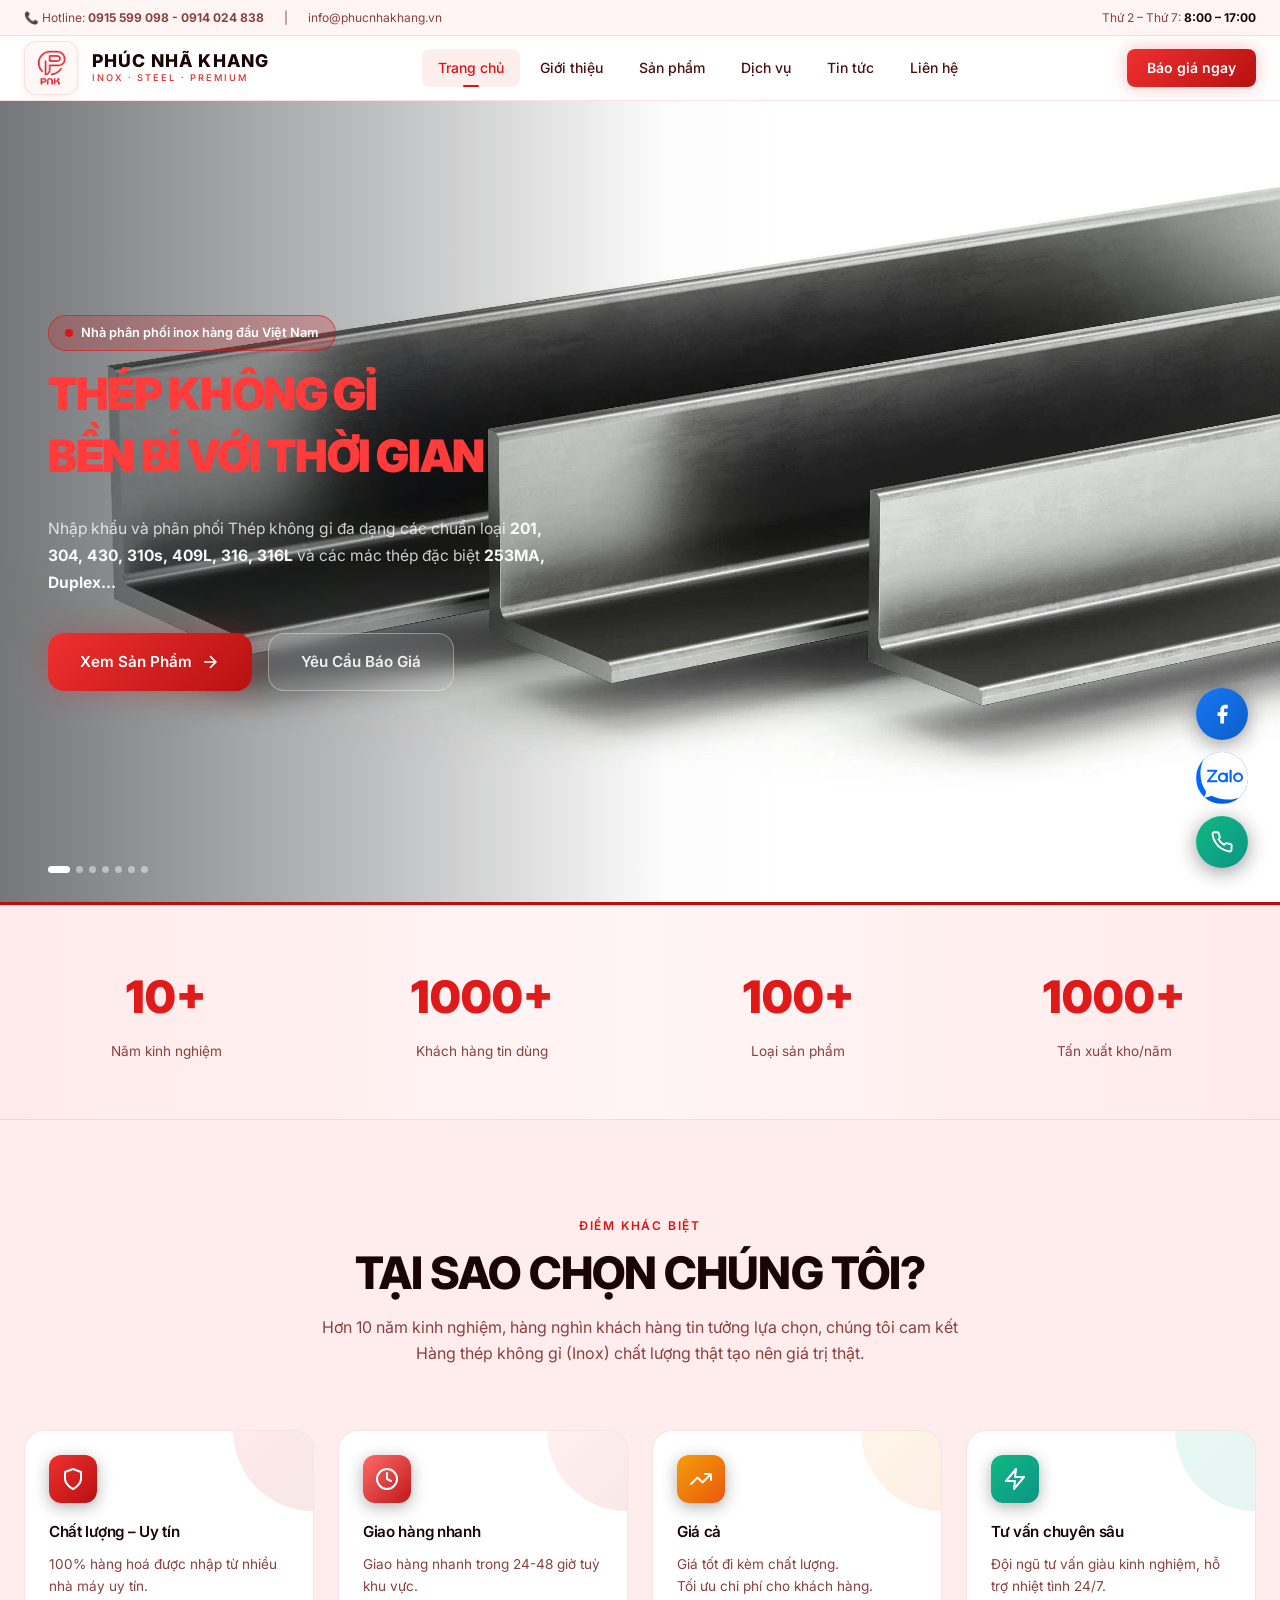
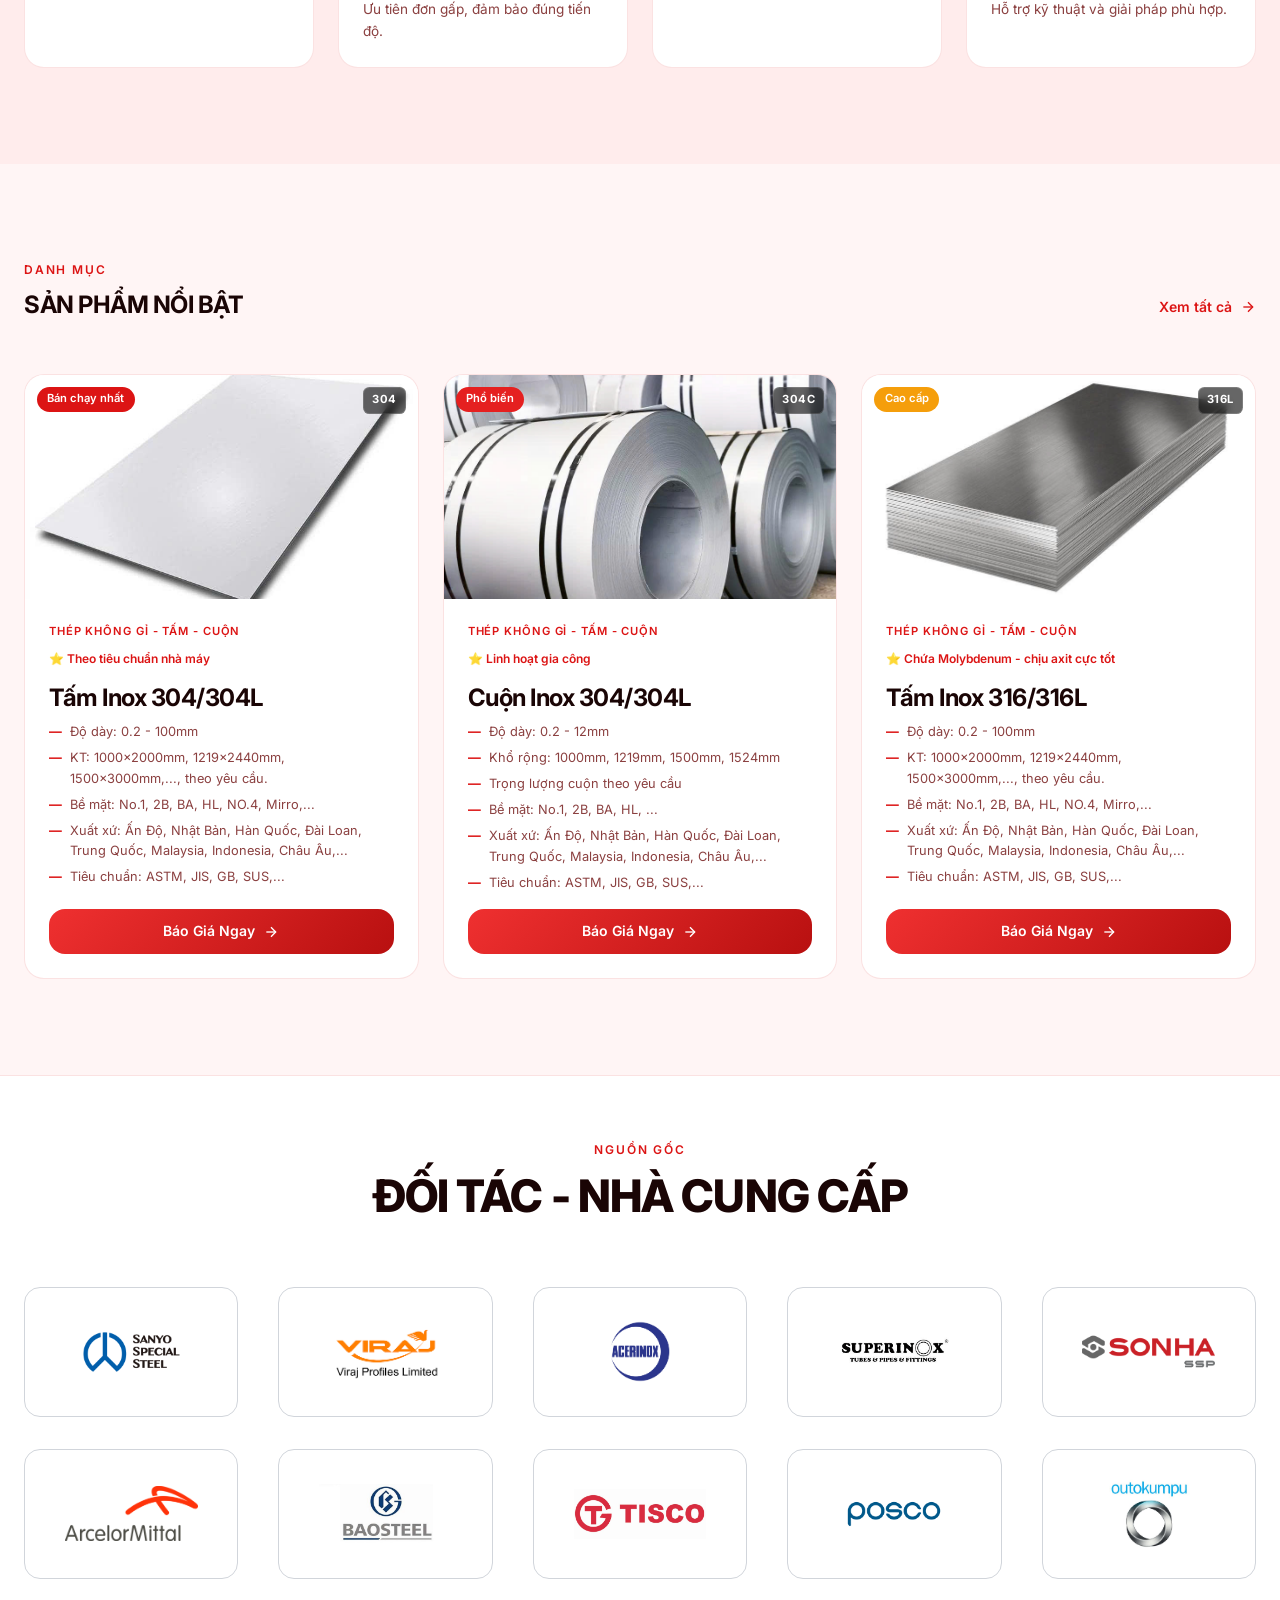
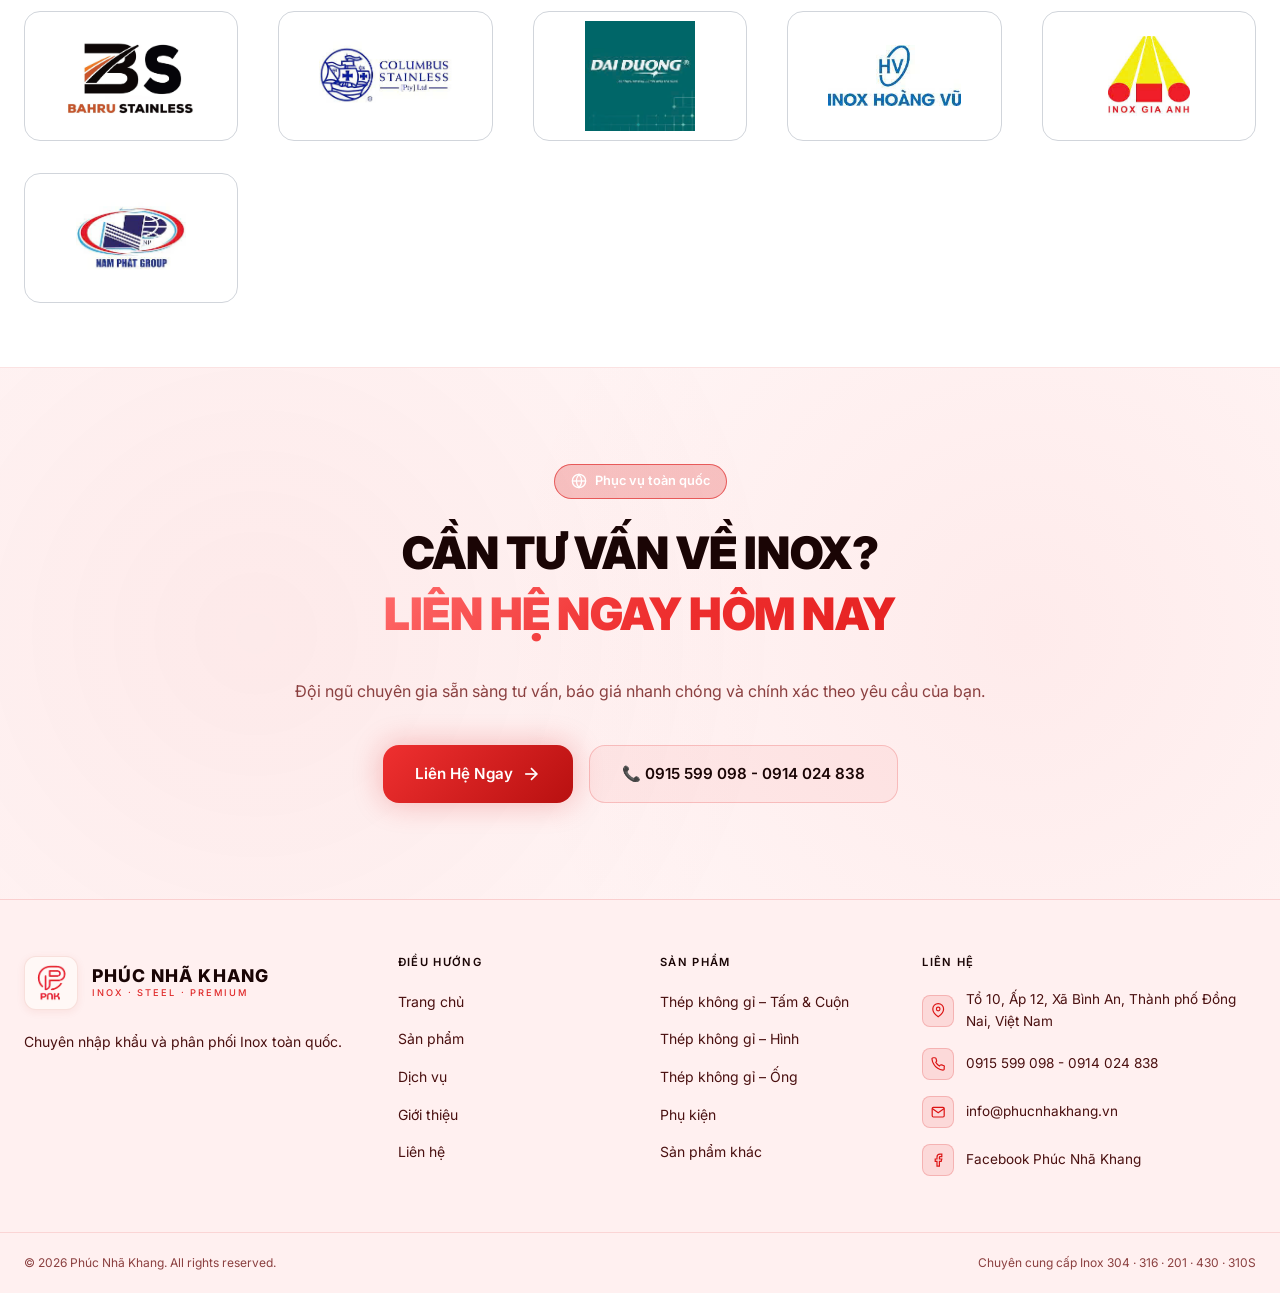
==== commit 9b4412bb: "fix(address): update address details for consistency across multiple pages" ====
--- a/index.html
+++ b/index.html
@@ -75,7 +75,7 @@
           "@type": "PostalAddress",
           "streetAddress": "Tổ 10, Ấp 12, Xã Bình An",
           "addressLocality": "",
-          "addressRegion": "Tỉnh Đồng Nai",
+          "addressRegion": "Thành phố Đồng Nai, Việt Nam",
           "addressCountry": "VN"
         },
         "geo": {
@@ -1135,7 +1135,7 @@
                     <circle cx="12" cy="10" r="3" />
                   </svg>
                 </div>
-                <span>Tổ 10, Ấp 12, Xã Bình An, Tỉnh Đồng Nai</span>
+                <span>Tổ 10, Ấp 12, Xã Bình An, Thành phố Đồng Nai, Việt Nam</span>
               </li>
               <li class="footer-contact-item">
                 <div class="footer-contact-item__icon" aria-hidden="true">
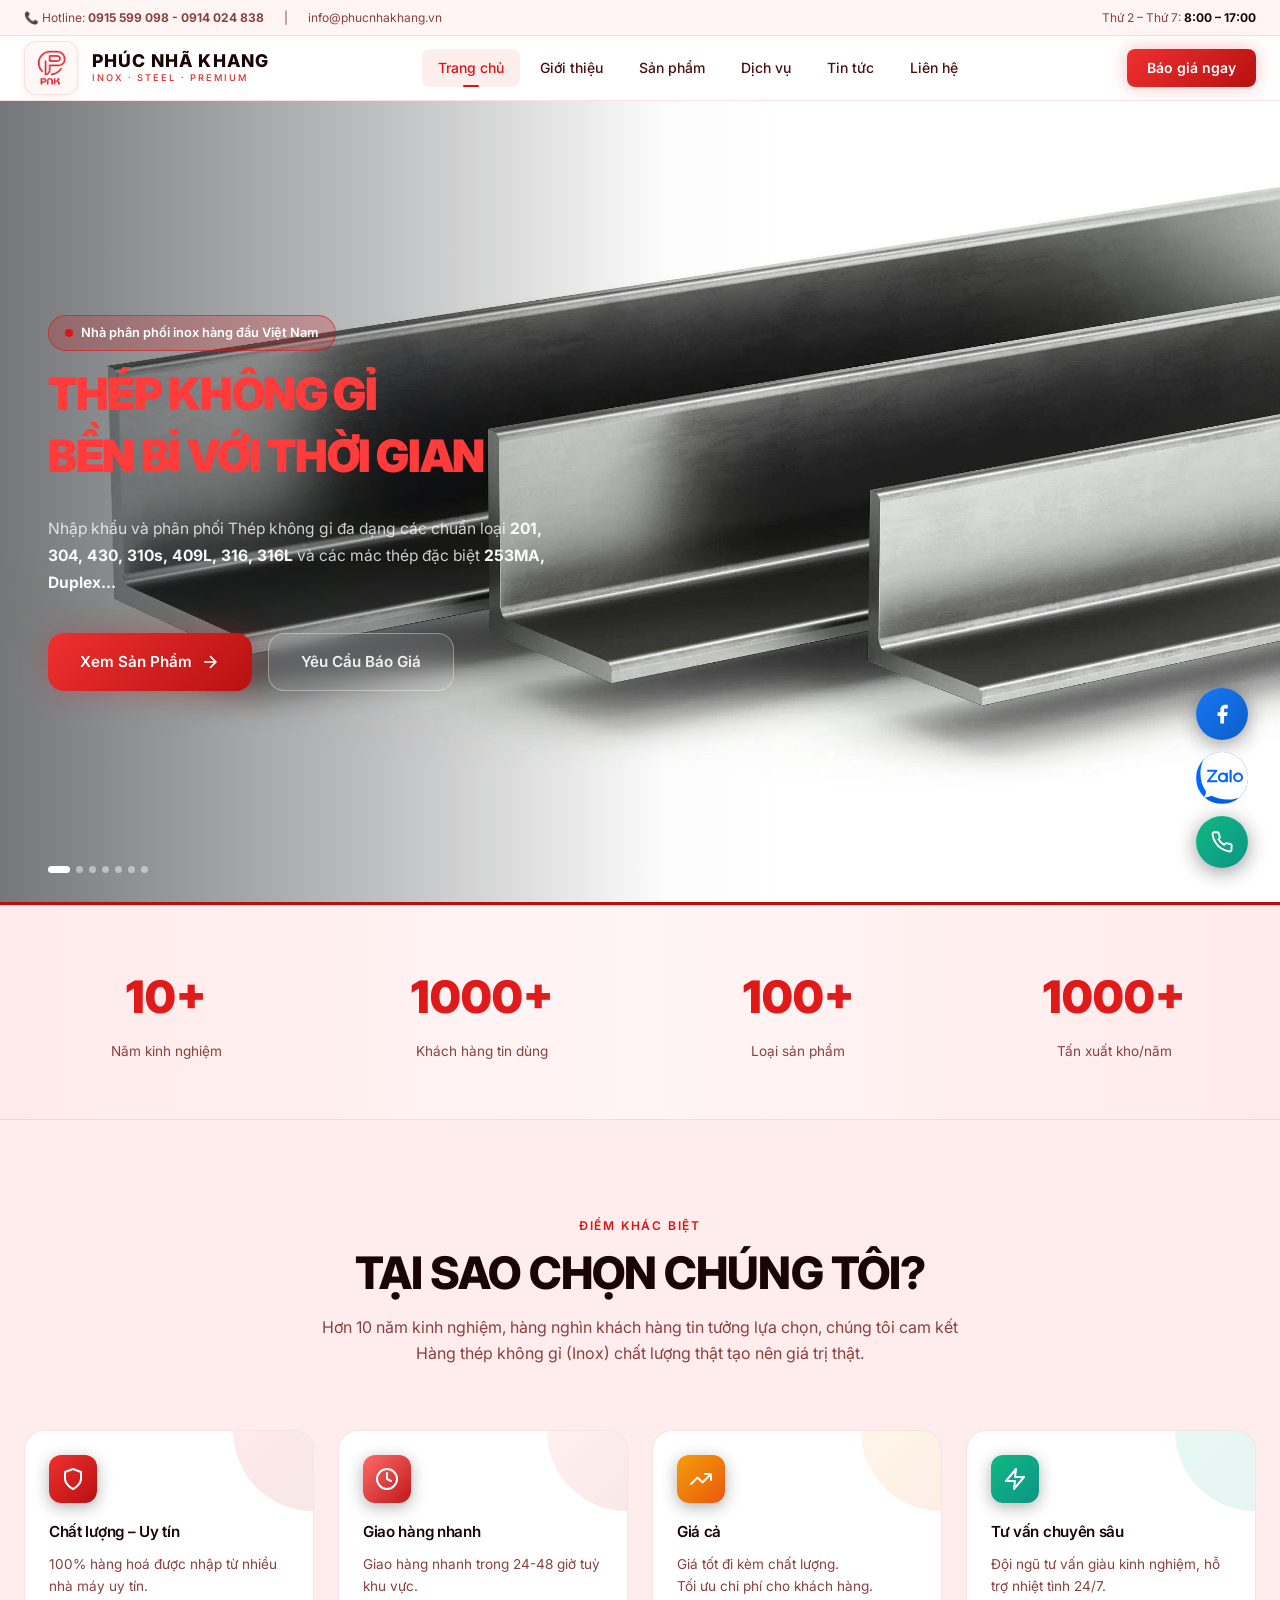
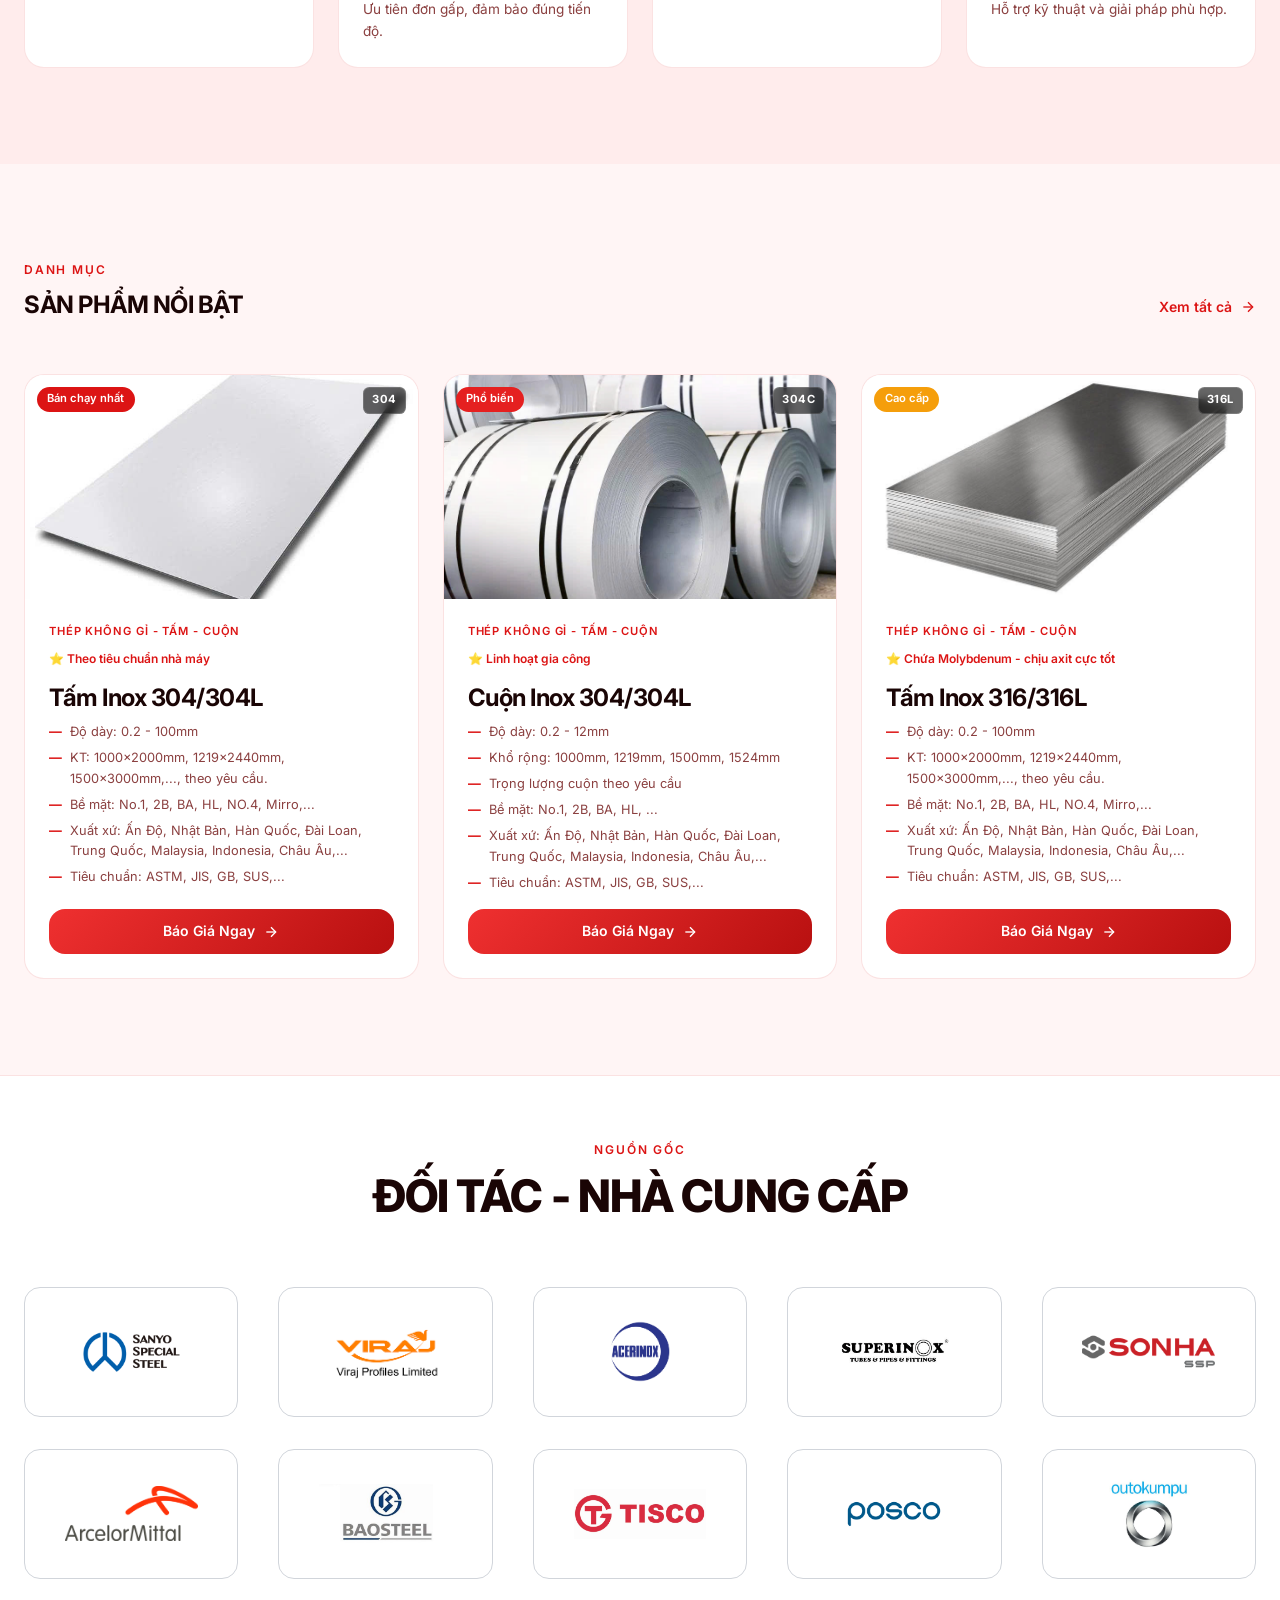
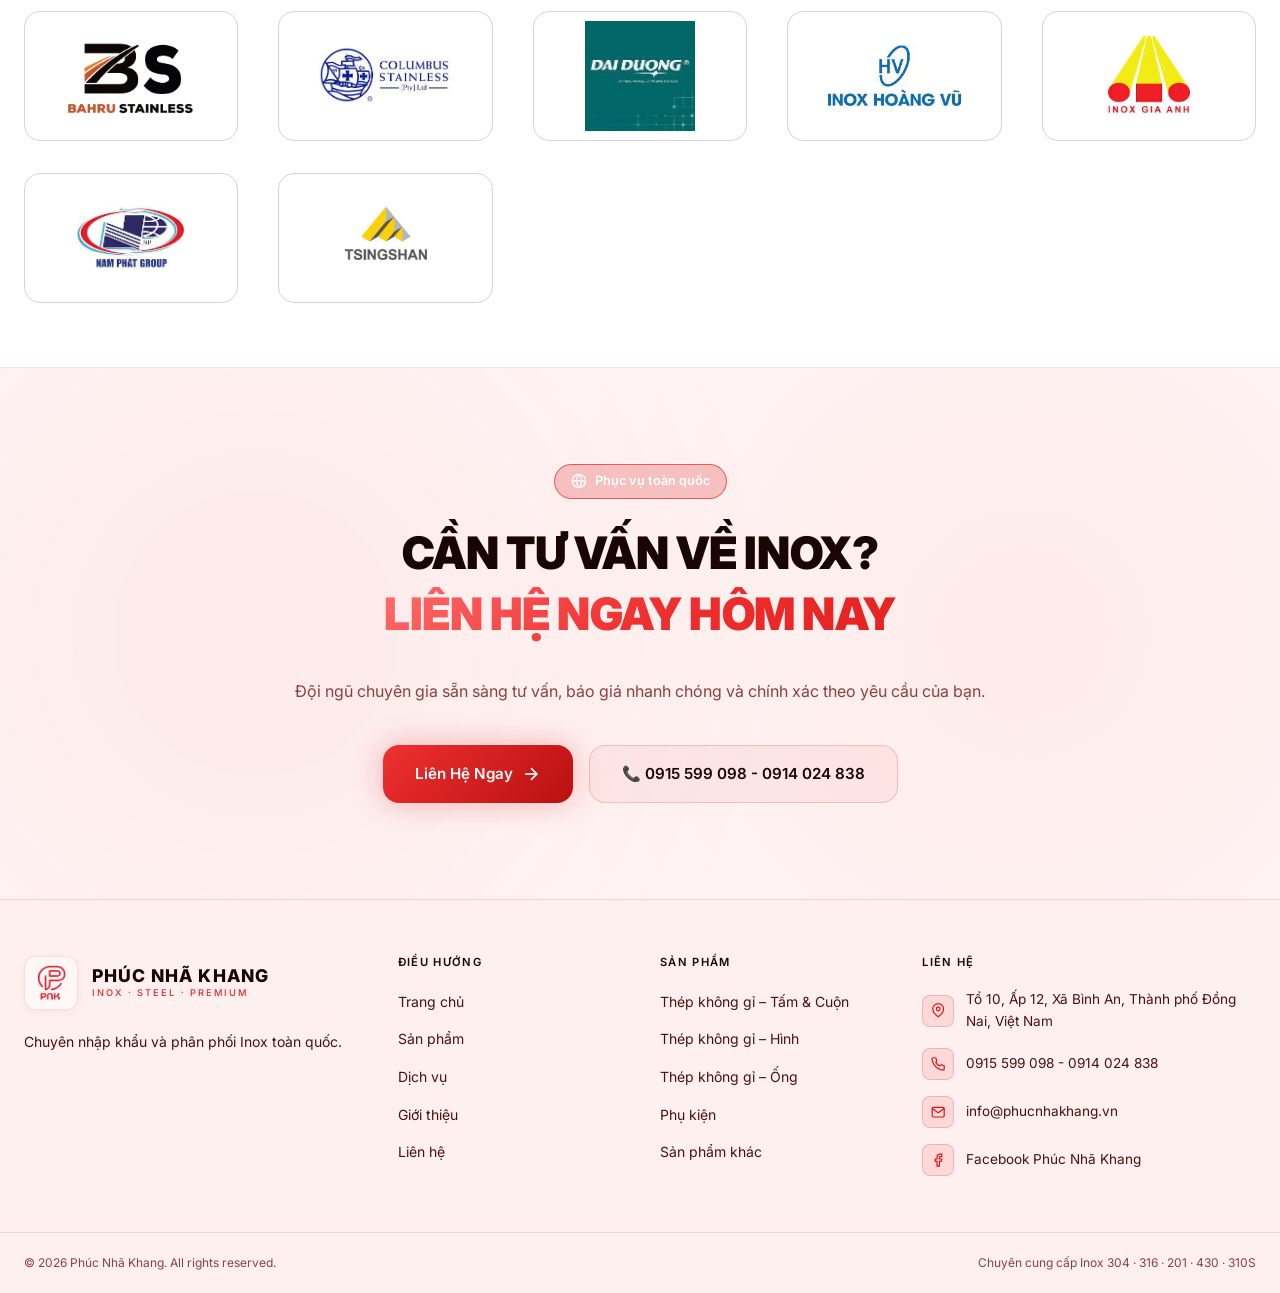
==== commit fd400ed0: "update GA" ====
--- a/index.html
+++ b/index.html
@@ -1,6 +1,19 @@
 <!doctype html>
 <html lang="vi" prefix="og: https://ogp.me/ns#">
   <head>
+    <script async src="https://pagead2.googlesyndication.com/pagead/js/adsbygoogle.js?client=ca-pub-5685883682552725"
+     crossorigin="anonymous"></script>
+    <!-- Google tag (gtag.js) -->
+    <script async src="https://www.googletagmanager.com/gtag/js?id=G-MB4MPDRBQJ"></script>
+    <script>
+      window.dataLayer = window.dataLayer || [];
+      function gtag() {
+        dataLayer.push(arguments);
+      }
+      gtag('js', new Date());
+
+      gtag('config', 'G-MB4MPDRBQJ');
+    </script>
     <meta charset="UTF-8" />
     <meta name="viewport" content="width=device-width, initial-scale=1.0" />
 
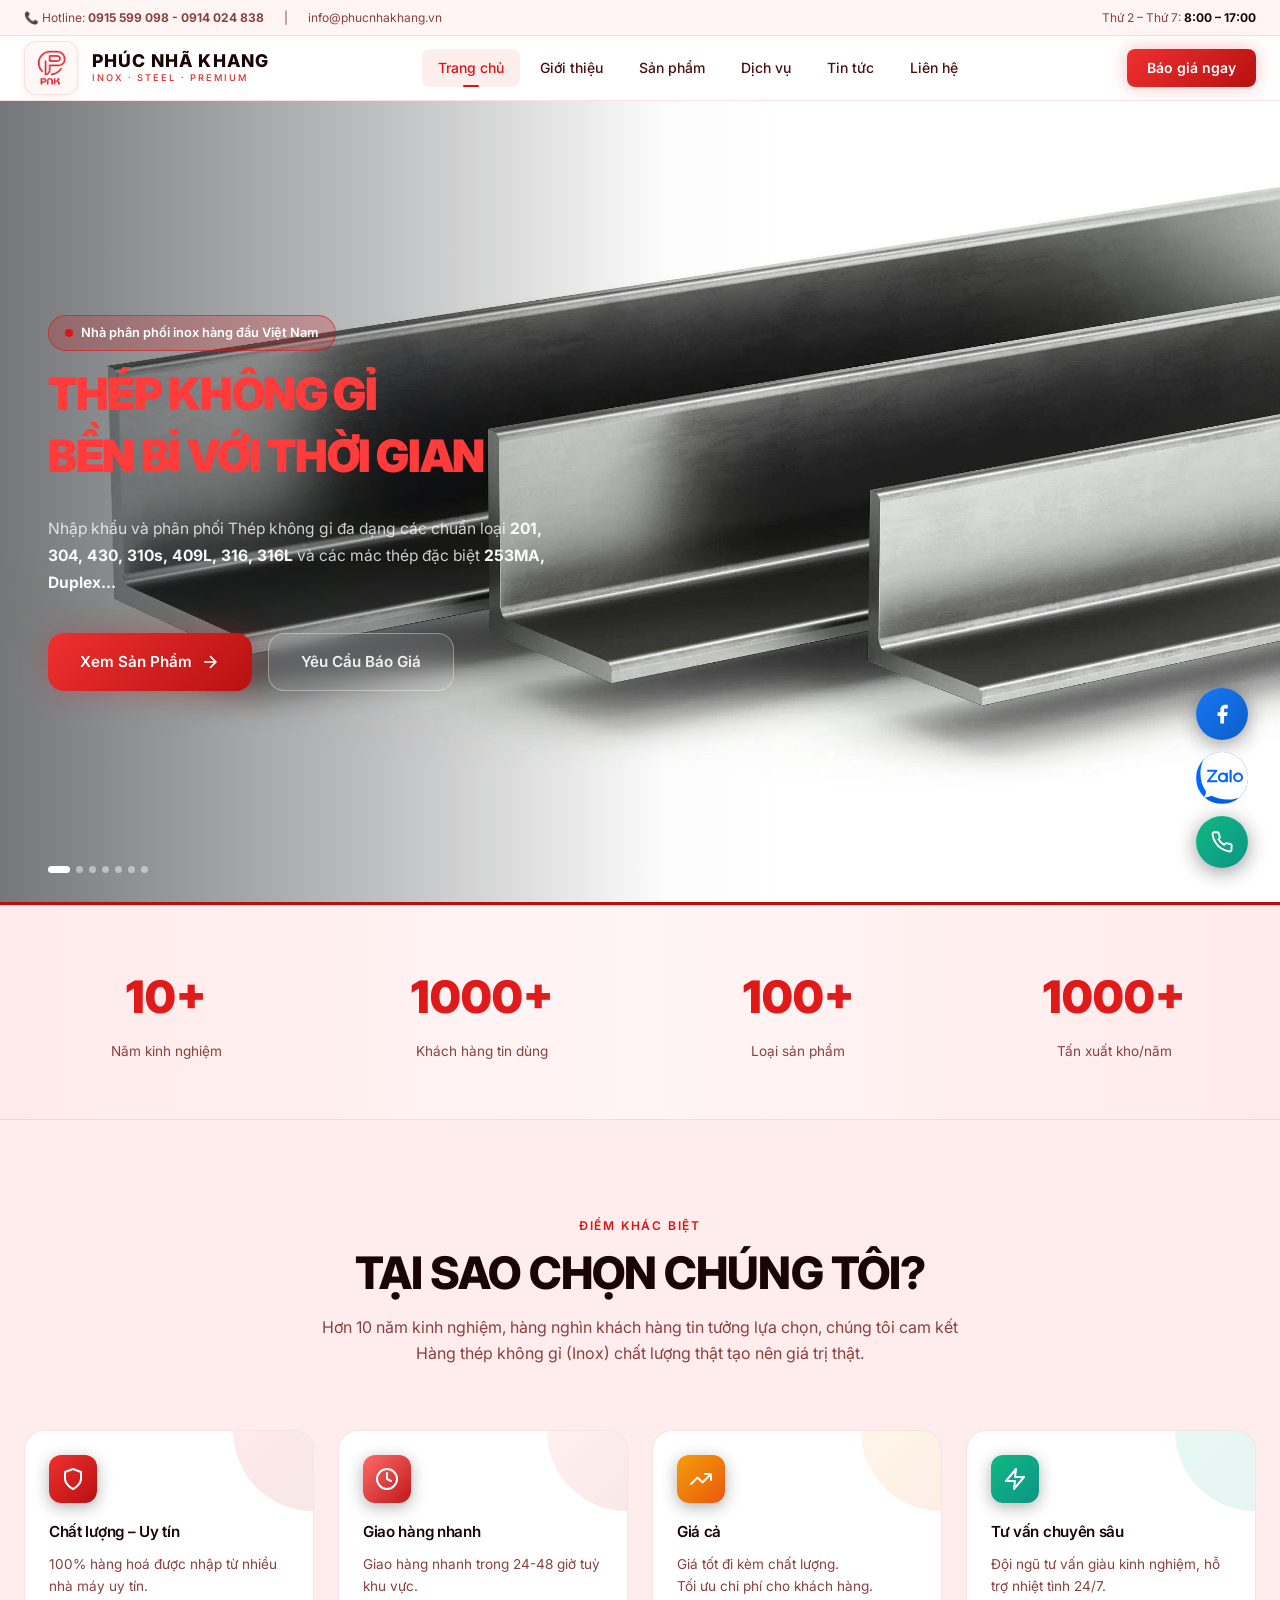
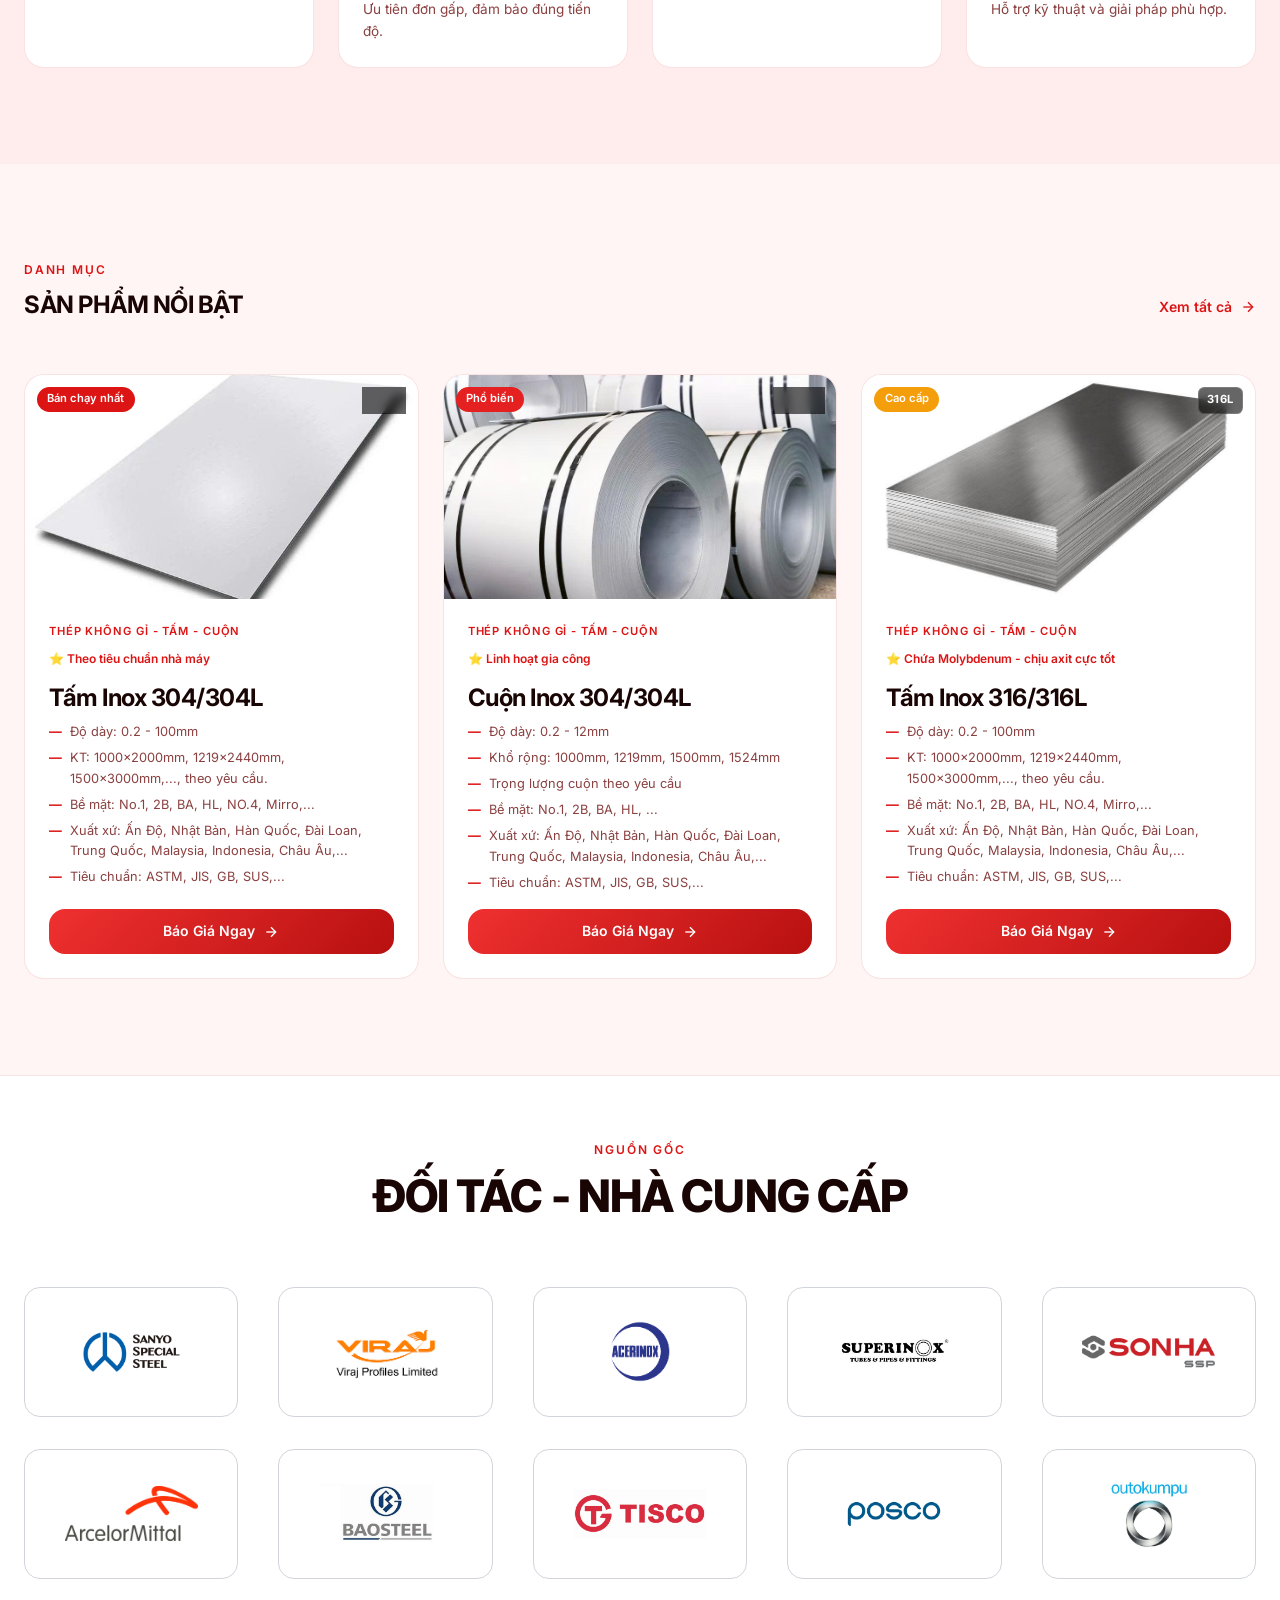
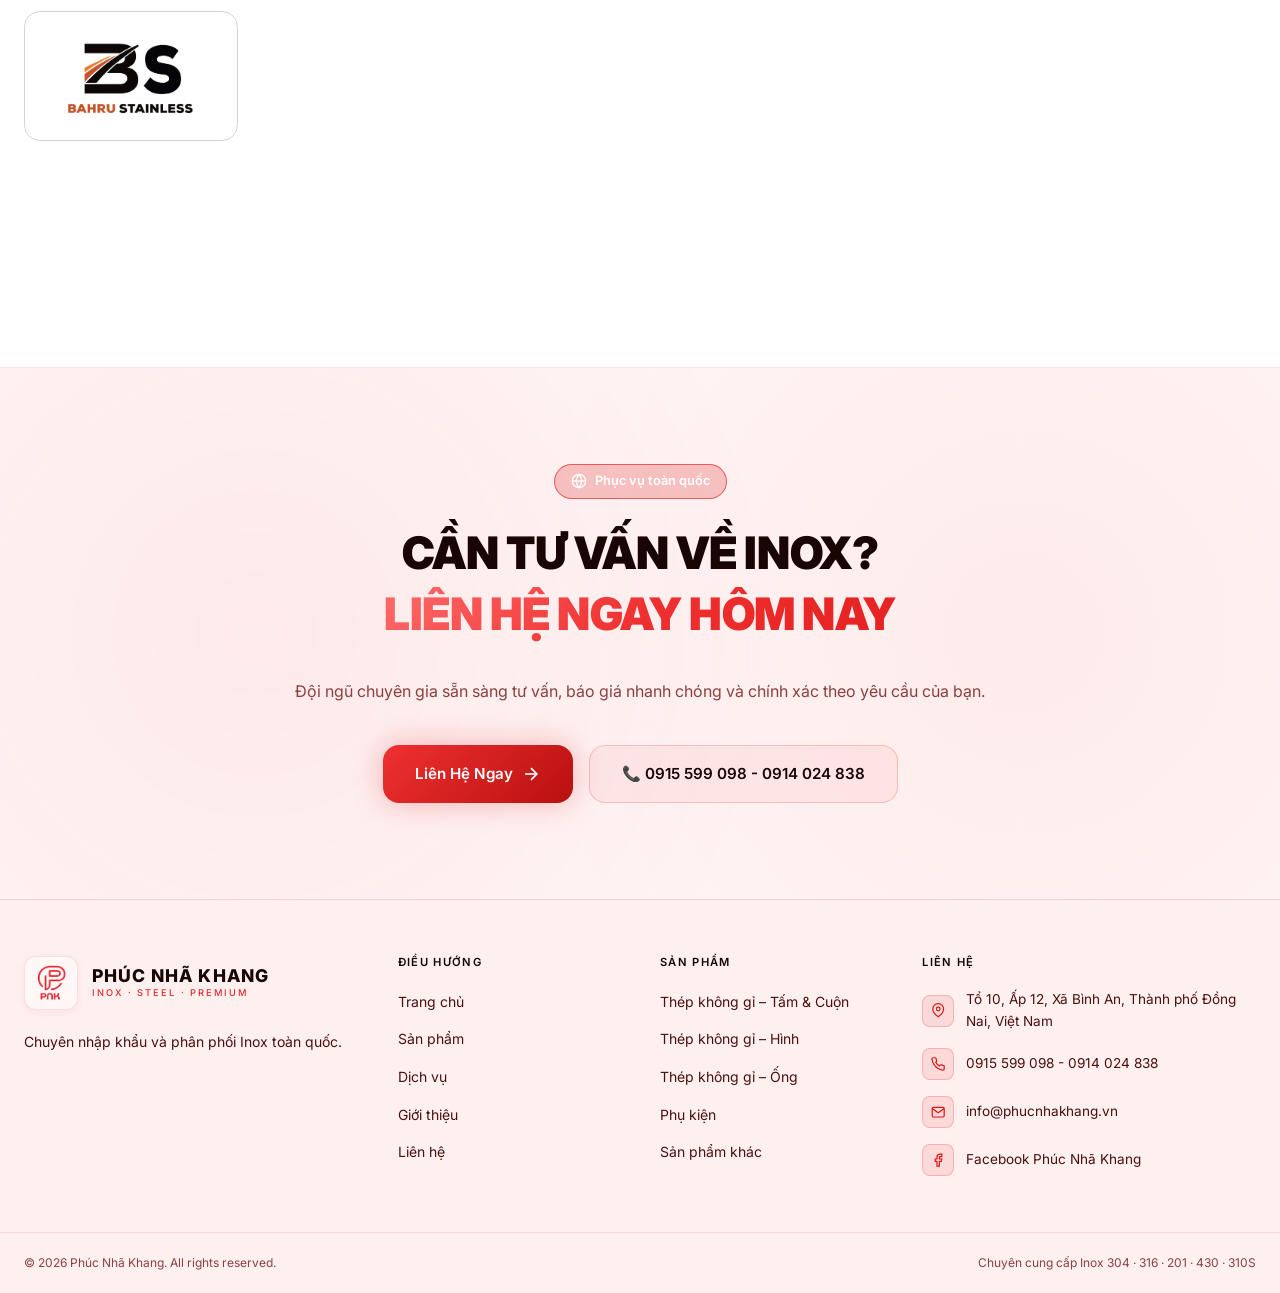
==== commit 5ff41789: "update ads" ====
--- a/index.html
+++ b/index.html
@@ -1,6 +1,7 @@
 <!doctype html>
 <html lang="vi" prefix="og: https://ogp.me/ns#">
   <head>
+    <meta name="google-adsense-account" content="ca-pub-5685883682552725">
     <script async src="https://pagead2.googlesyndication.com/pagead/js/adsbygoogle.js?client=ca-pub-5685883682552725"
      crossorigin="anonymous"></script>
     <!-- Google tag (gtag.js) -->
